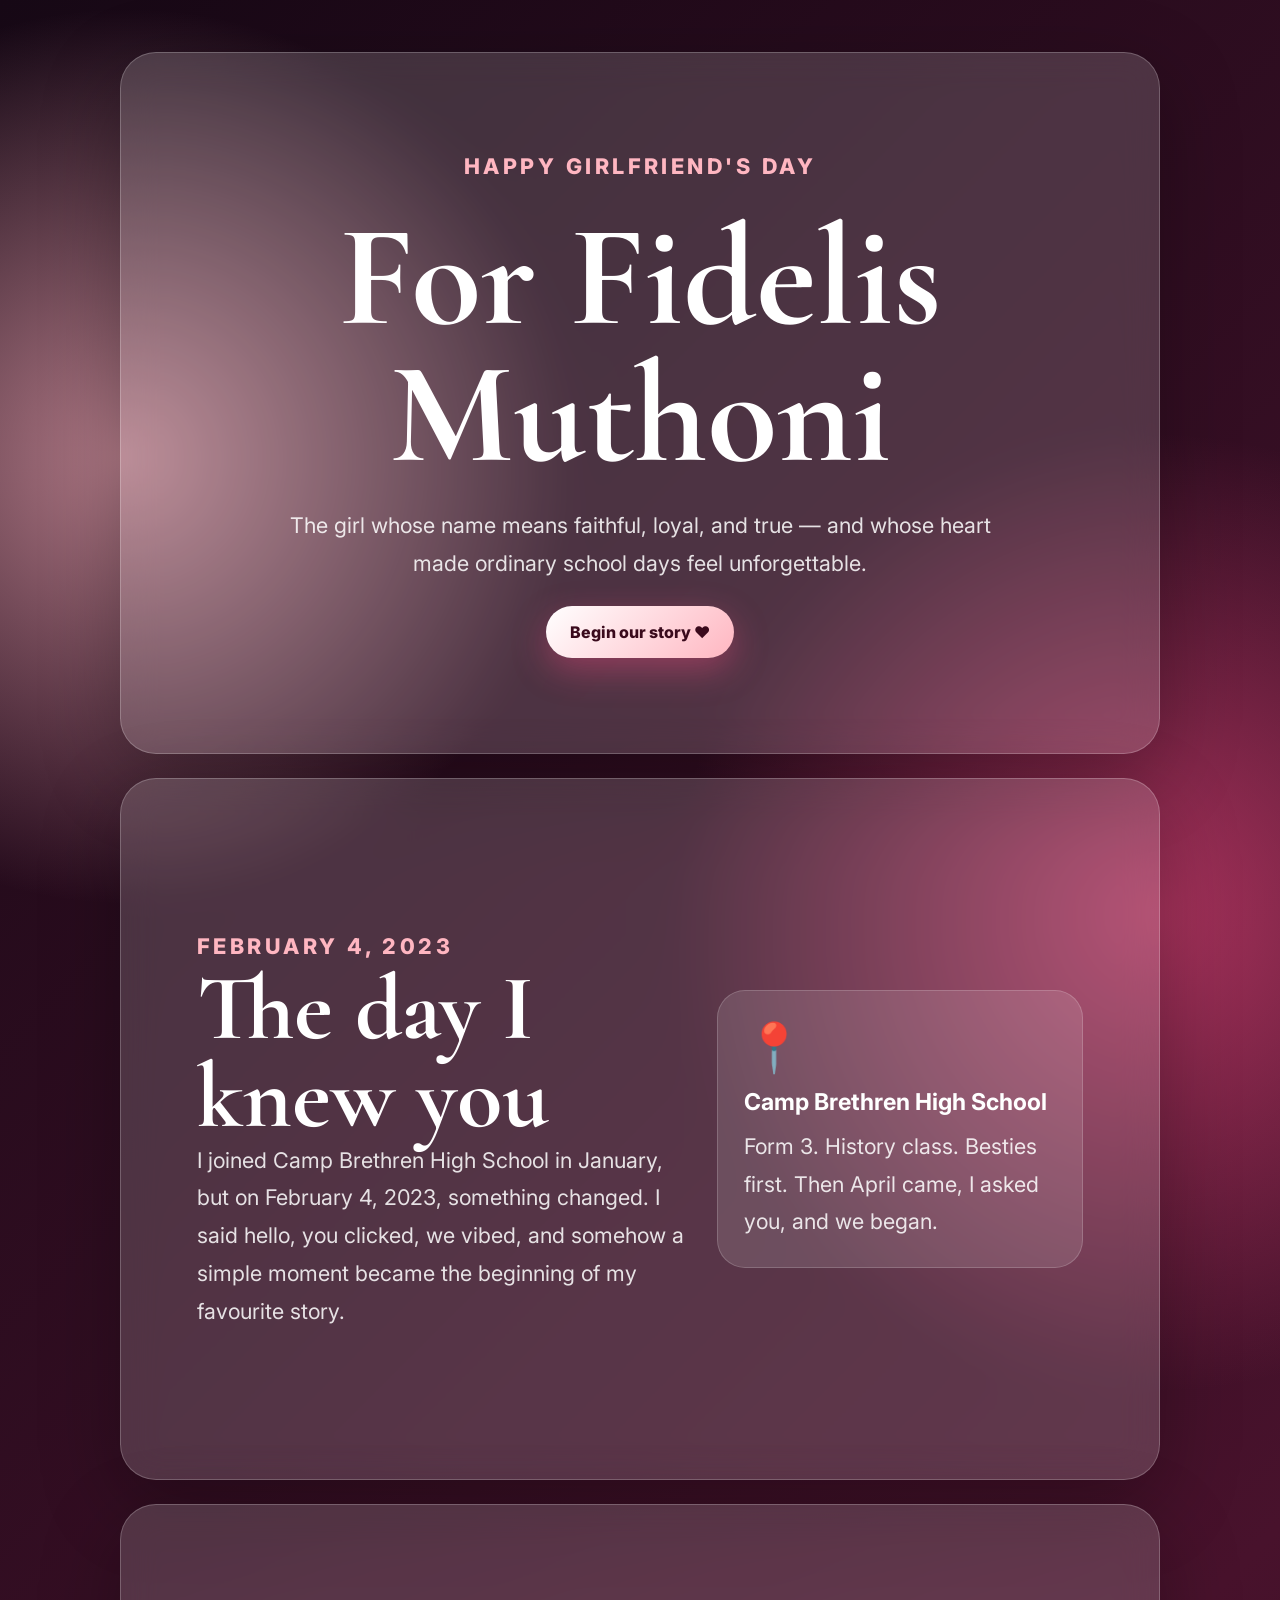
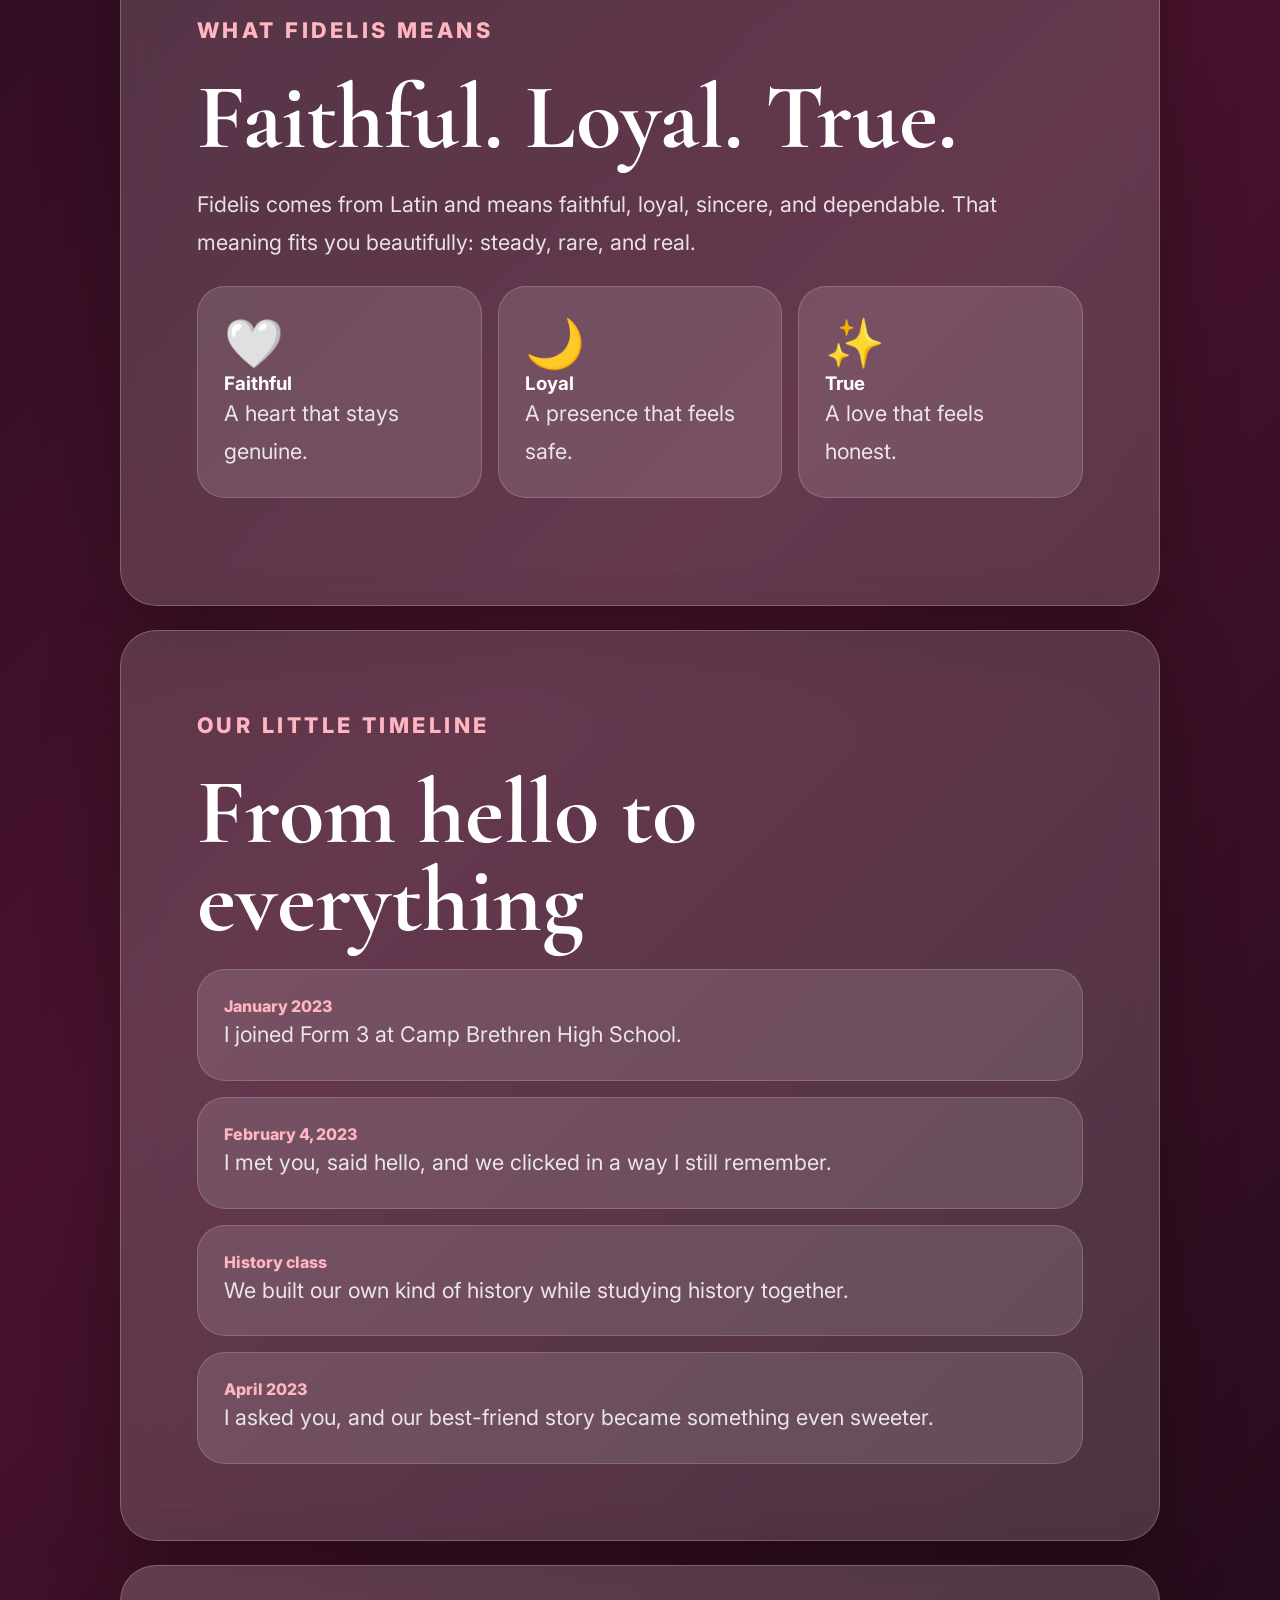
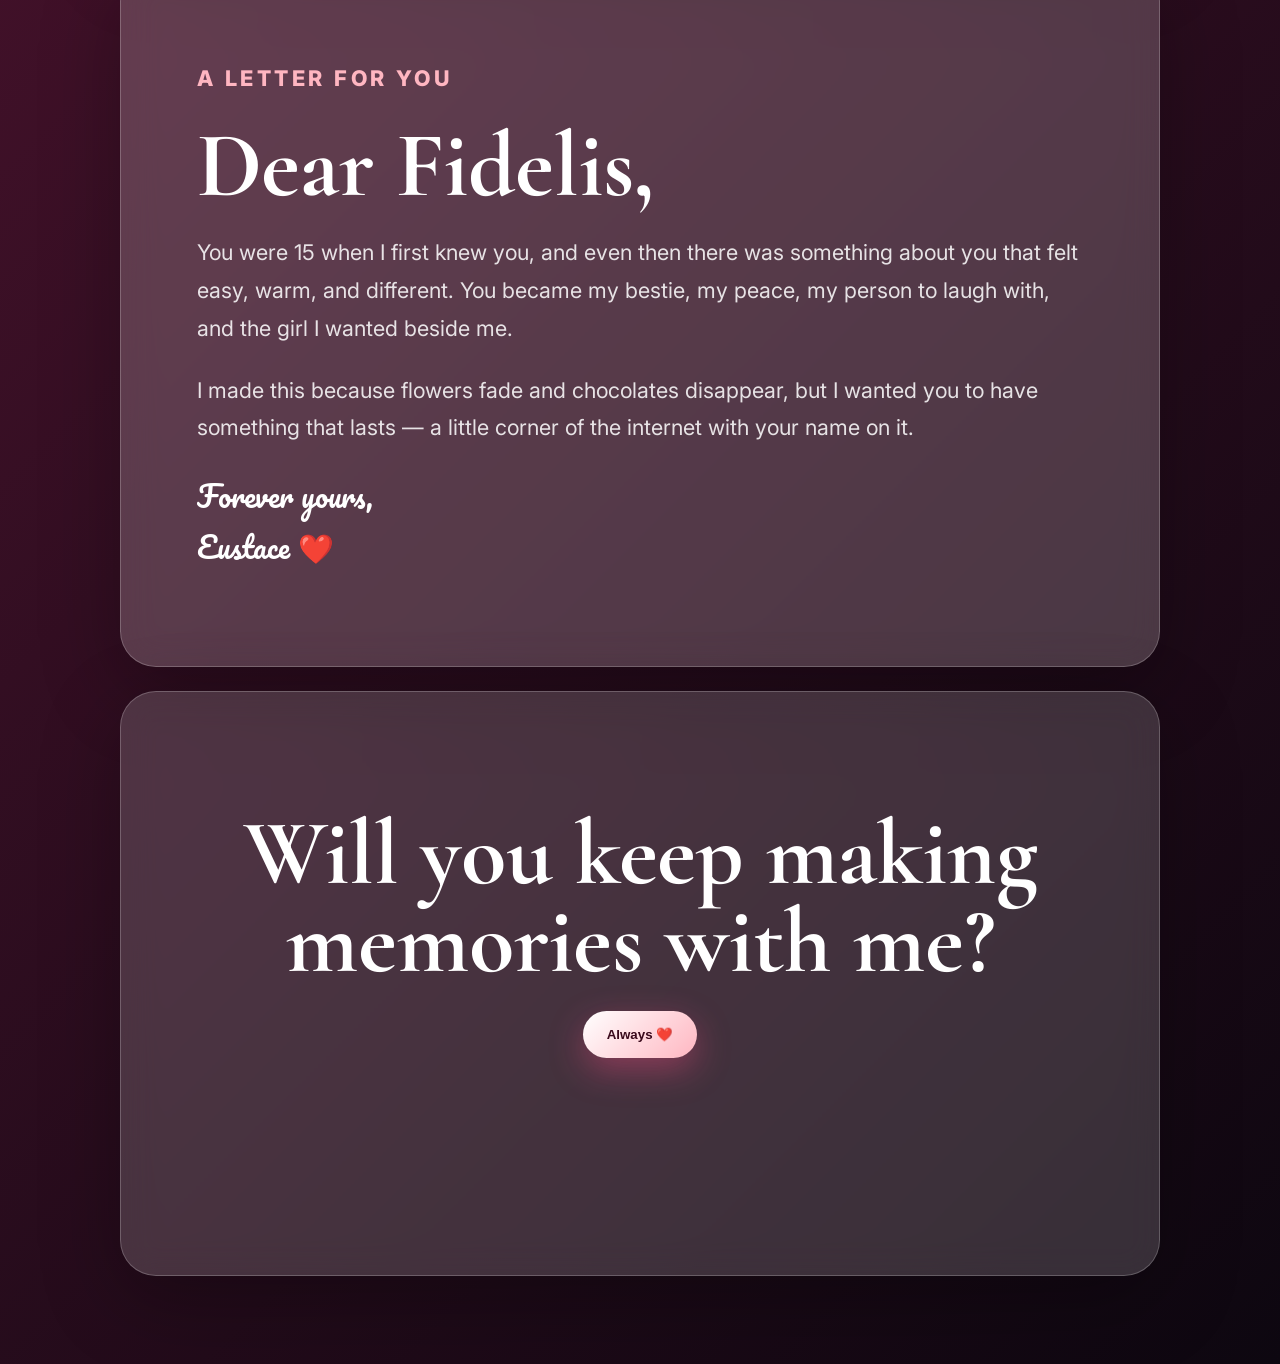
==== index.html @ 43a8127e "Merge branch 'main' into codex/generate-personalized-girlfriend-s-day-website-s1wvva" ====
<!DOCTYPE html>
<html lang="en">
<head>
  <meta charset="UTF-8" />
  <meta name="viewport" content="width=device-width, initial-scale=1.0" />
  <title>For Fidelis Muthoni ❤️</title>
  <link rel="preconnect" href="https://fonts.googleapis.com">
  <link rel="preconnect" href="https://fonts.gstatic.com" crossorigin>
  <link href="https://fonts.googleapis.com/css2?family=Cormorant+Garamond:wght@500;700&family=Inter:wght@400;600;800&family=Pacifico&display=swap" rel="stylesheet">
  <link rel="stylesheet" href="style.css" />
</head>
<body>
  <div class="hearts" aria-hidden="true"></div>

  <main>
    <section class="hero panel">
      <p class="eyebrow">Happy Girlfriend's Day</p>
      <h1>For Fidelis Muthoni</h1>
      <p class="subtitle">The girl whose name means faithful, loyal, and true — and whose heart made ordinary school days feel unforgettable.</p>
      <a class="button" href="#story">Begin our story ❤️</a>
    </section>

    <section id="story" class="panel split">
      <div>
        <p class="eyebrow">February 4, 2023</p>
        <h2>The day I knew you</h2>
        <p>I joined Camp Brethren High School in January, but on February 4, 2023, something changed. I said hello, you clicked, we vibed, and somehow a simple moment became the beginning of my favourite story.</p>
      </div>
      <div class="memory-card">
        <span>📍</span>
        <strong>Camp Brethren High School</strong>
        <p>Form 3. History class. Besties first. Then April came, I asked you, and we began.</p>
      </div>
    </section>

    <section class="panel">
      <p class="eyebrow">What Fidelis means</p>
      <h2>Faithful. Loyal. True.</h2>
      <p>Fidelis comes from Latin and means faithful, loyal, sincere, and dependable. That meaning fits you beautifully: steady, rare, and real.</p>
      <div class="meaning-grid">
        <article><span>🤍</span><h3>Faithful</h3><p>A heart that stays genuine.</p></article>
        <article><span>🌙</span><h3>Loyal</h3><p>A presence that feels safe.</p></article>
        <article><span>✨</span><h3>True</h3><p>A love that feels honest.</p></article>
      </div>
    </section>

    <section class="panel timeline">
      <p class="eyebrow">Our little timeline</p>
      <h2>From hello to everything</h2>
      <div class="timeline-list">
        <article><time>January 2023</time><p>I joined Form 3 at Camp Brethren High School.</p></article>
        <article><time>February 4, 2023</time><p>I met you, said hello, and we clicked in a way I still remember.</p></article>
        <article><time>History class</time><p>We built our own kind of history while studying history together.</p></article>
        <article><time>April 2023</time><p>I asked you, and our best-friend story became something even sweeter.</p></article>
      </div>
    </section>

    <section class="panel letter">
      <p class="eyebrow">A letter for you</p>
      <h2>Dear Fidelis,</h2>
      <p>You were 15 when I first knew you, and even then there was something about you that felt easy, warm, and different. You became my bestie, my peace, my person to laugh with, and the girl I wanted beside me.</p>
      <p>I made this because flowers fade and chocolates disappear, but I wanted you to have something that lasts — a little corner of the internet with your name on it.</p>
      <p class="signature">Forever yours,<br>Eustace ❤️</p>
    </section>

    <section class="panel final">
      <h2>Will you keep making memories with me?</h2>
      <button id="surprise" class="button">Always ❤️</button>
      <p id="surpriseText" class="hidden">Happy Girlfriend's Day, Fidelis. Thank you for being faithful, beautiful, funny, and unforgettable. I love you.</p>
    </section>
  </main>

  <script src="script.js"></script>
</body>
</html>
---- style.css ----
:root {
  --pink: #ff4f87;
  --blush: #ffb6c1;
  --cream: #fff0f5;
  --ink: #201018;
  --glass: rgba(255, 255, 255, 0.16);
}

* { box-sizing: border-box; }
html { scroll-behavior: smooth; }
body {
  margin: 0;
  min-height: 100vh;
  font-family: Inter, system-ui, sans-serif;
  color: white;
  background:
    radial-gradient(circle at 10% 10%, rgba(255, 182, 193, .65), transparent 28rem),
    radial-gradient(circle at 90% 20%, rgba(255, 79, 135, .55), transparent 30rem),
    linear-gradient(135deg, #160815, #48122c 48%, #0d0710);
  overflow-x: hidden;
}

main { width: min(1040px, calc(100% - 32px)); margin: auto; padding: 28px 0 64px; }
.panel {
  min-height: 78vh;
  display: grid;
  align-content: center;
  gap: 24px;
  margin: 24px 0;
  padding: clamp(28px, 7vw, 76px);
  border: 1px solid rgba(255,255,255,.22);
  border-radius: 36px;
  background: var(--glass);
  box-shadow: 0 24px 80px rgba(0,0,0,.28);
  backdrop-filter: blur(18px);
}

.hero { text-align: center; }
.eyebrow { color: var(--blush); font-weight: 800; text-transform: uppercase; letter-spacing: .16em; }
h1, h2 { font-family: "Cormorant Garamond", serif; line-height: .95; margin: 0; }
h1 { font-size: clamp(4rem, 13vw, 9rem); }
h2 { font-size: clamp(2.6rem, 8vw, 5.8rem); }
h3, p { margin: 0; }
p { font-size: clamp(1.05rem, 2.4vw, 1.35rem); line-height: 1.75; color: rgba(255,255,255,.86); }
.subtitle { max-width: 760px; margin: auto; }
.button {
  justify-self: center;
  border: 0;
  border-radius: 999px;
  padding: 16px 24px;
  color: #3a0a1c;
  background: linear-gradient(135deg, white, var(--blush));
  font-weight: 800;
  text-decoration: none;
  box-shadow: 0 12px 34px rgba(255,79,135,.38);
  cursor: pointer;
}
.split { grid-template-columns: 1.15fr .85fr; align-items: center; }
.memory-card, .meaning-grid article, .timeline-list article {
  padding: 26px;
  border-radius: 28px;
  background: rgba(255,255,255,.12);
  border: 1px solid rgba(255,255,255,.18);
}
.memory-card span, .meaning-grid span { font-size: 3rem; }
.memory-card strong { display: block; margin: 12px 0; font-size: 1.45rem; }
.meaning-grid { display: grid; grid-template-columns: repeat(3, 1fr); gap: 16px; }
.timeline-list { display: grid; gap: 16px; }
time { color: var(--blush); font-weight: 800; }
.letter { background: rgba(255,240,245,.2); }
.signature { font-family: Pacifico, cursive; font-size: 1.8rem; color: white; }
.final { text-align: center; min-height: 65vh; }
.hidden { opacity: 0; transform: translateY(18px); transition: .6s ease; }
.hidden.show { opacity: 1; transform: translateY(0); }
.heart {
  position: fixed;
  top: -40px;
  color: rgba(255,255,255,.75);
  animation: fall linear forwards;
  pointer-events: none;
}
@keyframes fall { to { transform: translateY(110vh) rotate(360deg); opacity: 0; } }
.confetti {
  position: fixed;
  width: 10px;
  height: 16px;
  top: -20px;
  animation: confetti 2.8s ease-out forwards;
}
@keyframes confetti { to { transform: translateY(105vh) rotate(720deg); opacity: 0; } }

@media (max-width: 760px) {
  main { width: min(100% - 20px, 1040px); padding-top: 10px; }
  .panel { border-radius: 26px; min-height: 84vh; }
  .split, .meaning-grid { grid-template-columns: 1fr; }
}
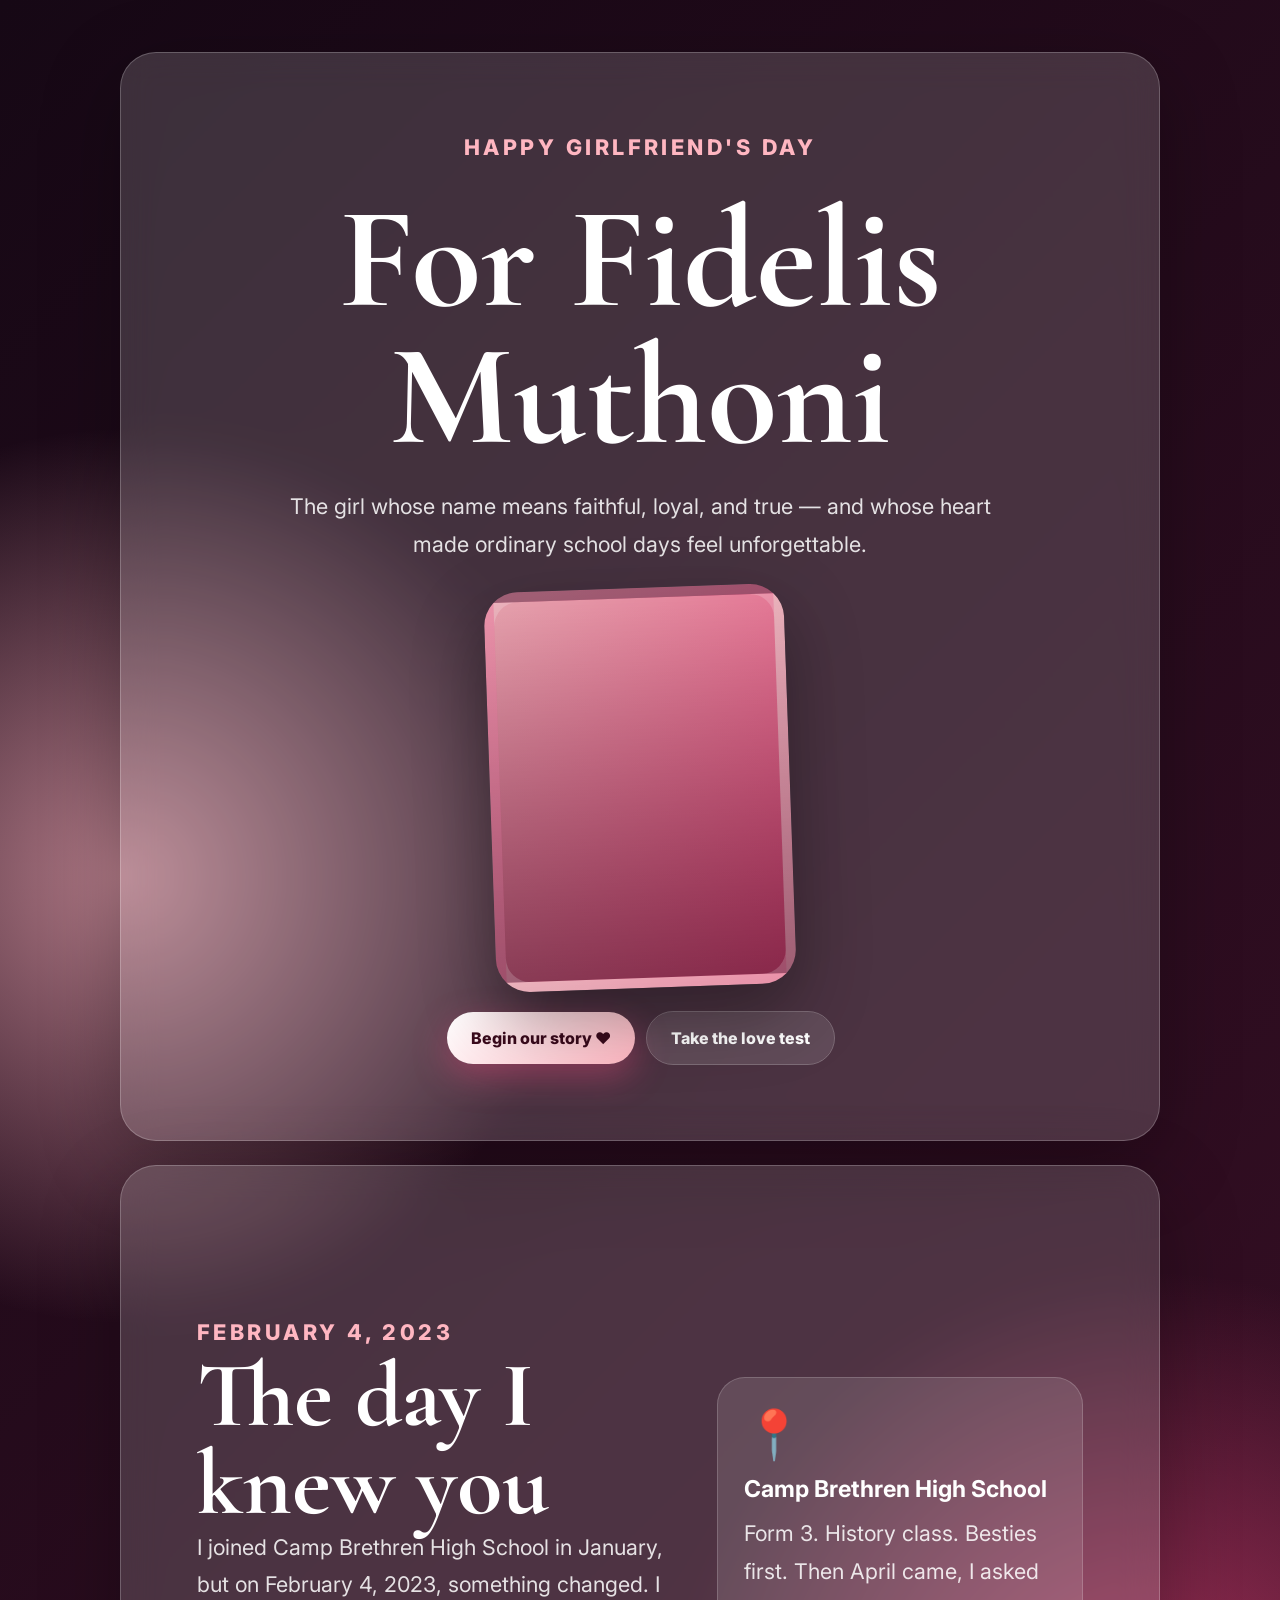
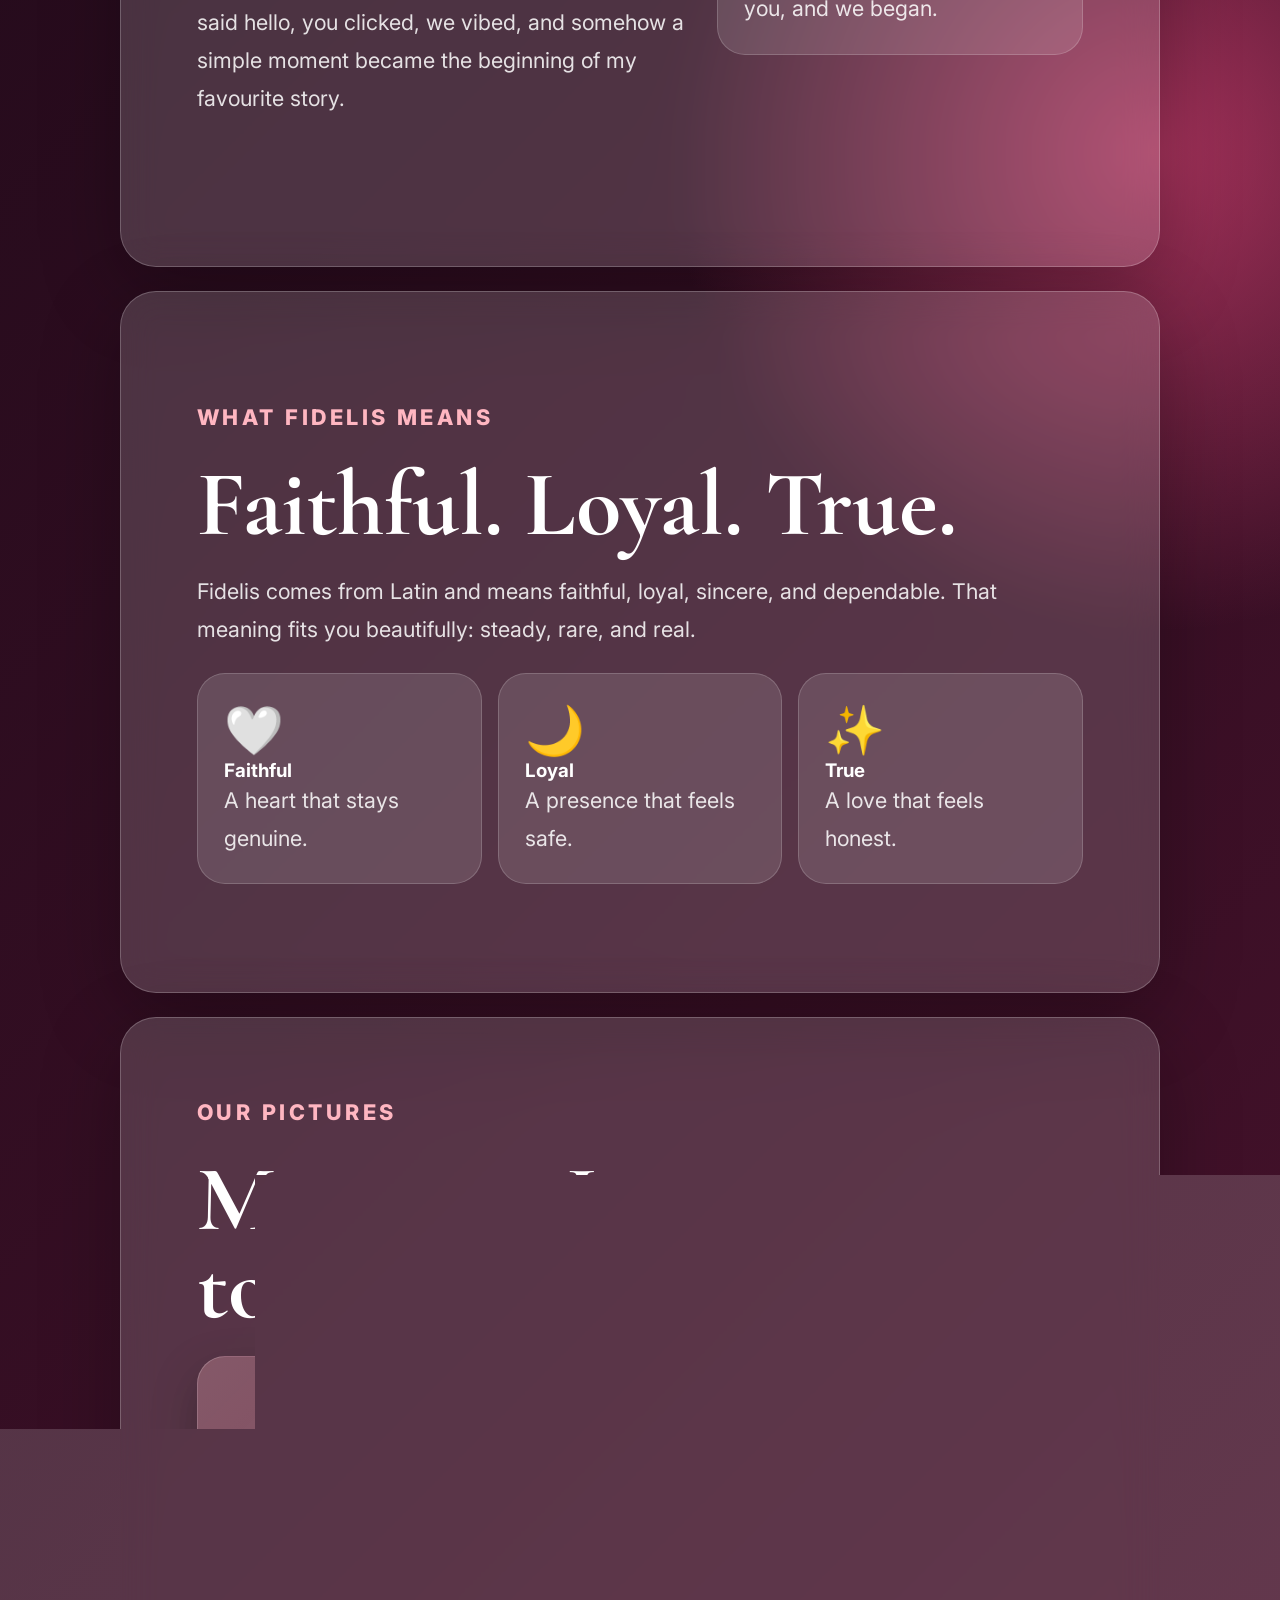
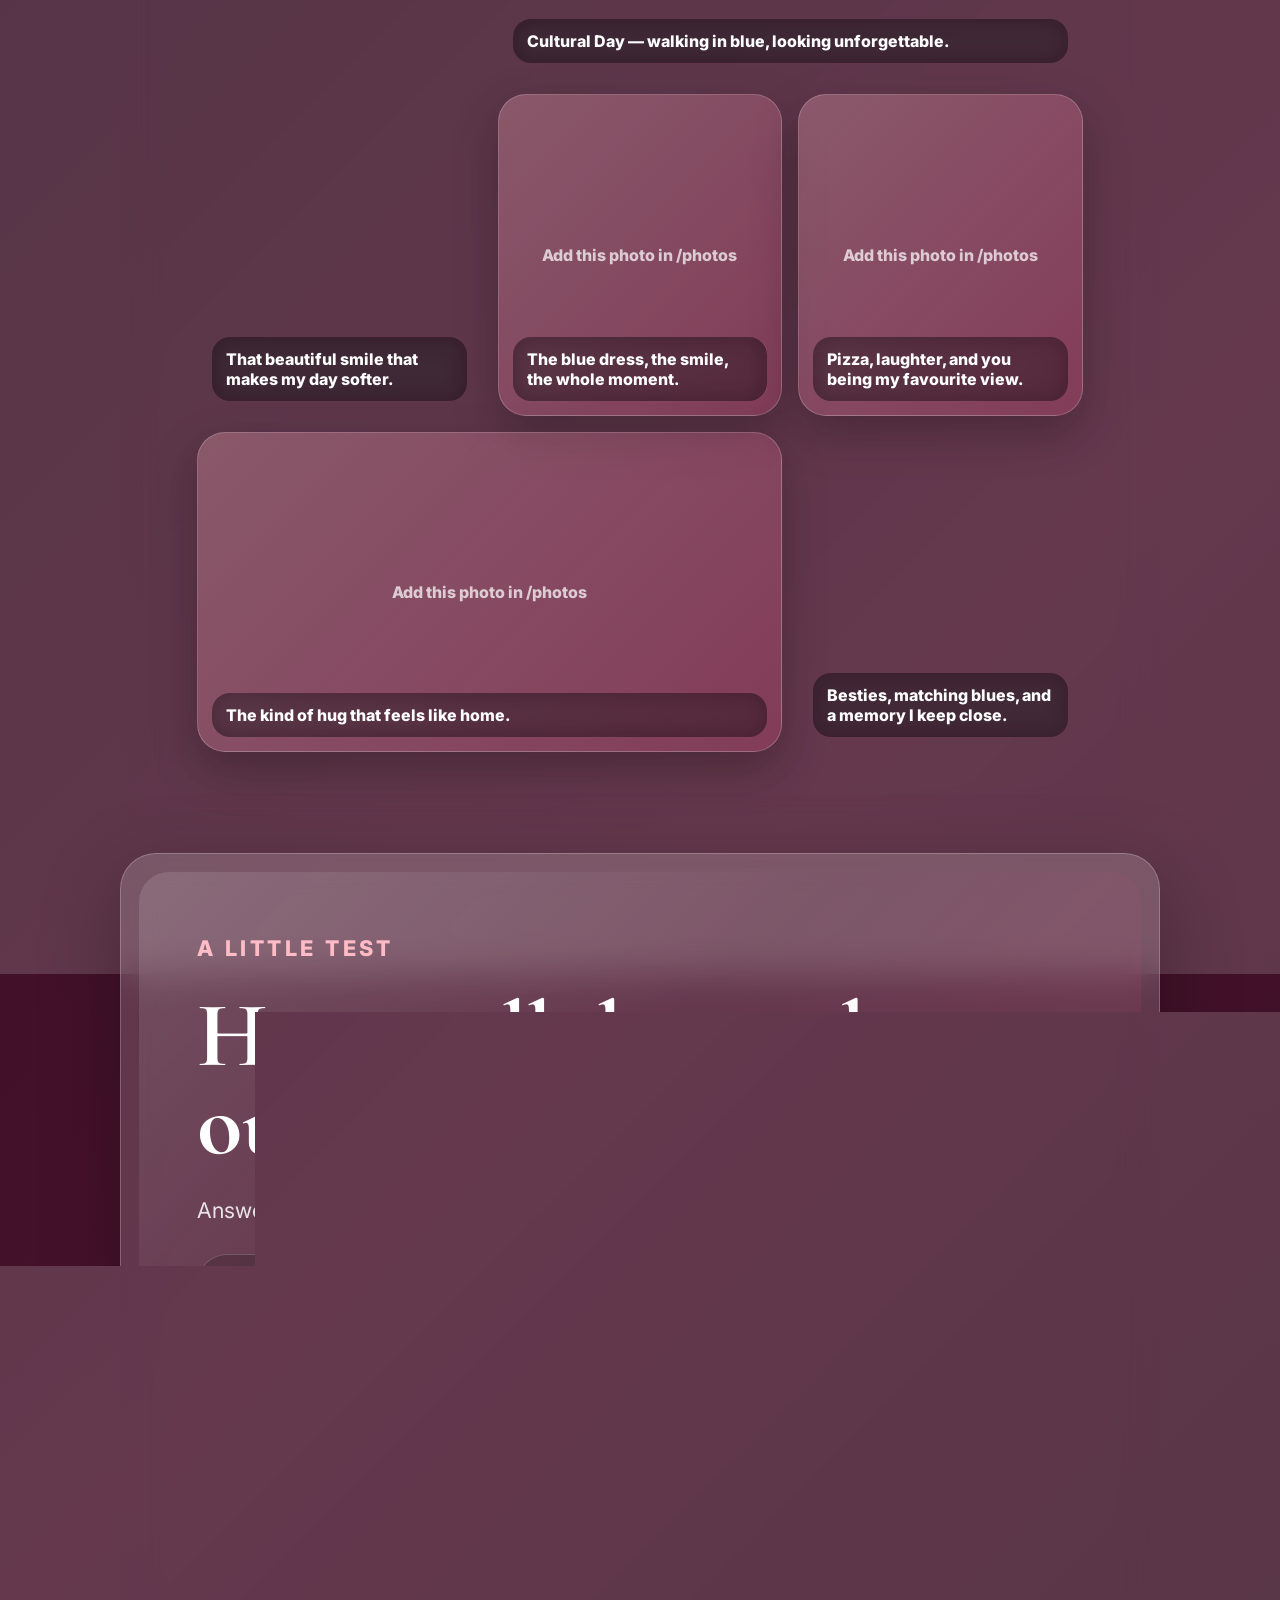
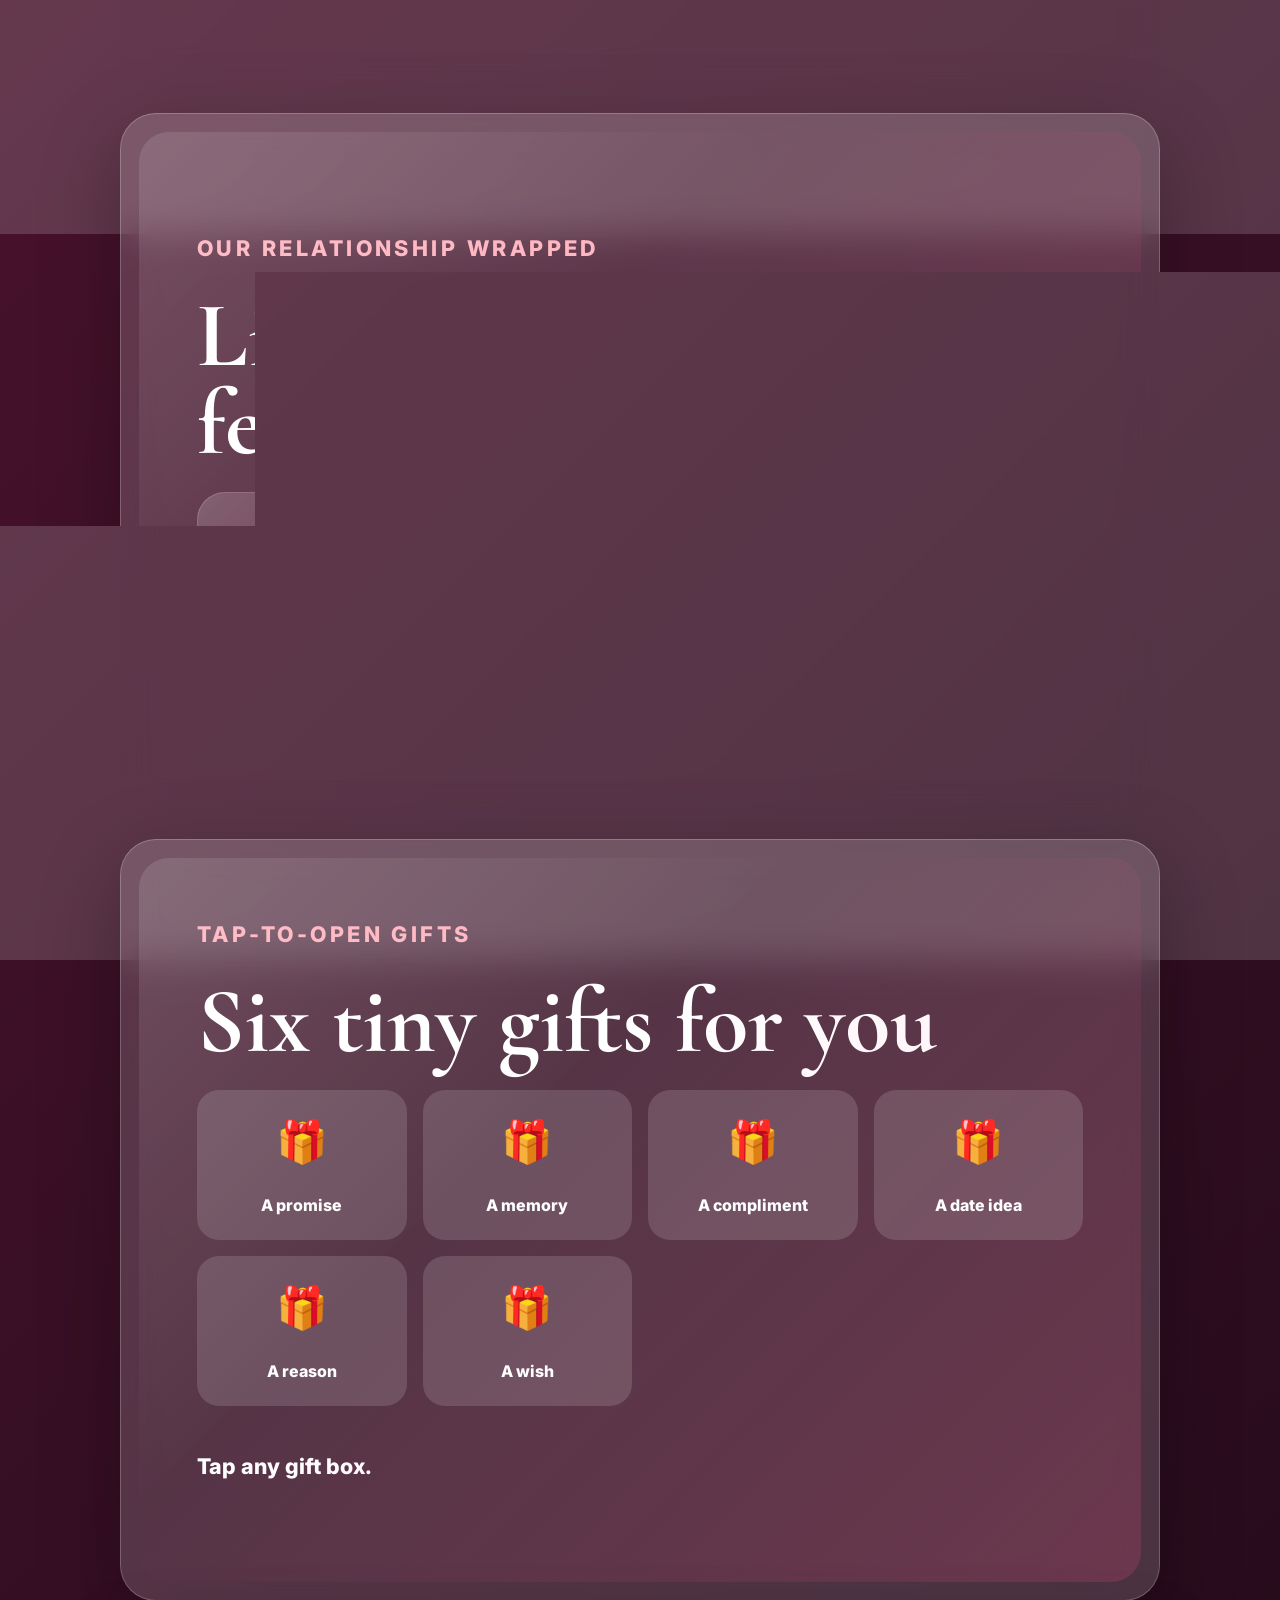
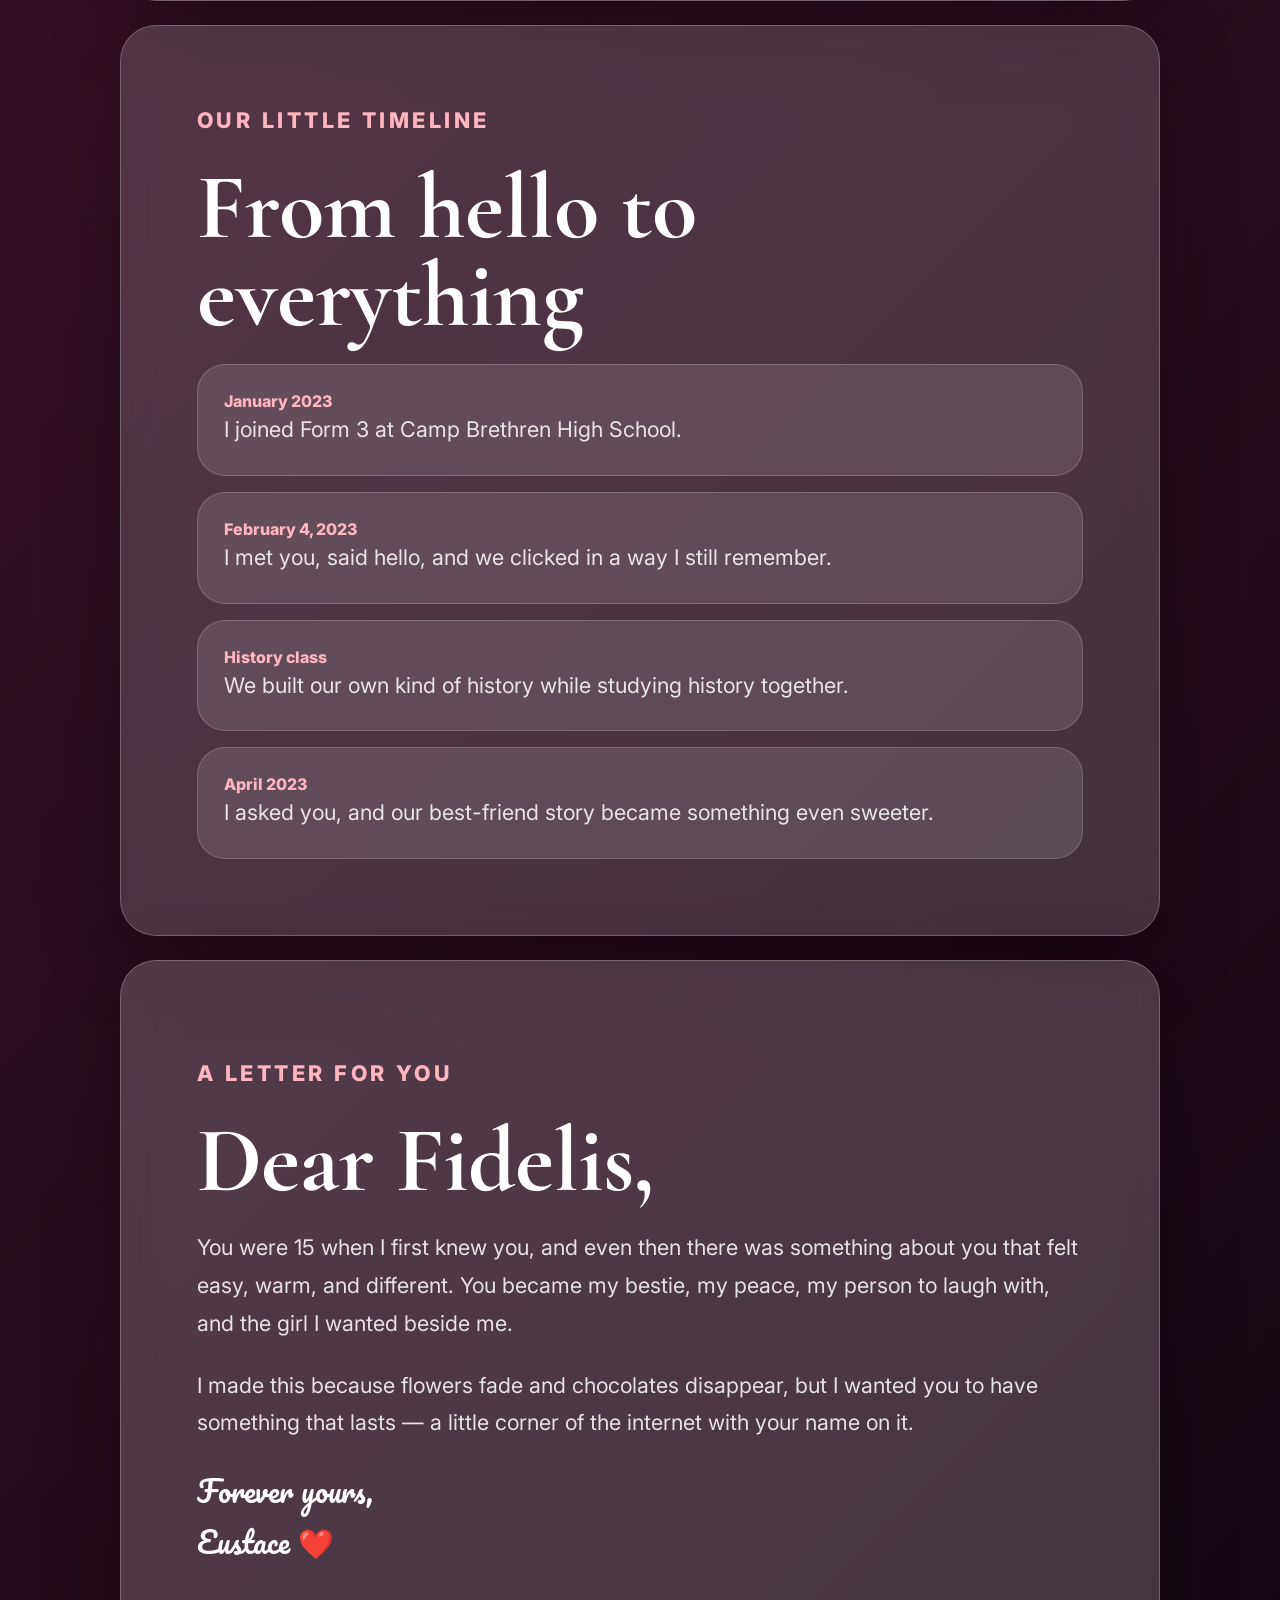
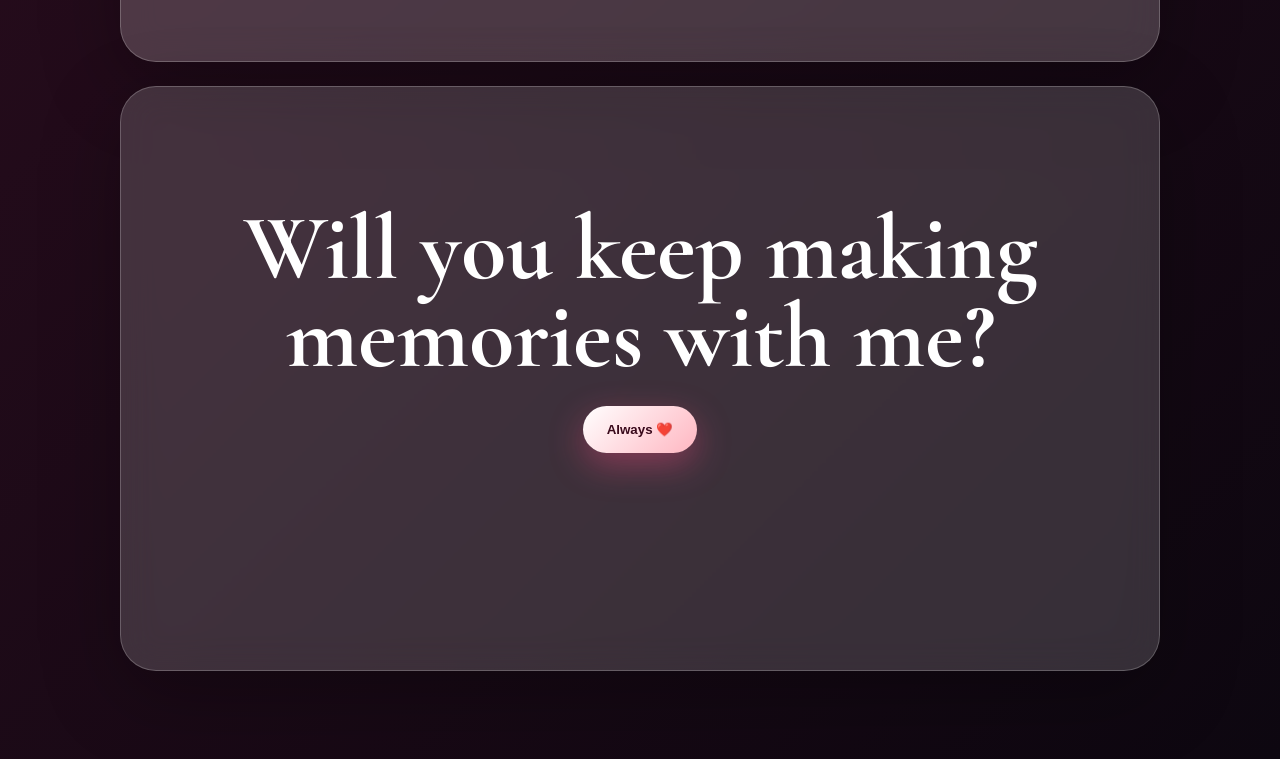
==== commit 818455e5: "Modernize tribute with love test and gifts" ====
--- a/index.html
+++ b/index.html
@@ -17,7 +17,11 @@
       <p class="eyebrow">Happy Girlfriend's Day</p>
       <h1>For Fidelis Muthoni</h1>
       <p class="subtitle">The girl whose name means faithful, loyal, and true — and whose heart made ordinary school days feel unforgettable.</p>
-      <a class="button" href="#story">Begin our story ❤️</a>
+      <div class="hero-photo" role="img" aria-label="A framed favourite photo of Fidelis"></div>
+      <div class="hero-actions">
+        <a class="button" href="#story">Begin our story ❤️</a>
+        <a class="button ghost" href="#love-test">Take the love test</a>
+      </div>
     </section>
 
     <section id="story" class="panel split">
@@ -42,6 +46,77 @@
         <article><span>🌙</span><h3>Loyal</h3><p>A presence that feels safe.</p></article>
         <article><span>✨</span><h3>True</h3><p>A love that feels honest.</p></article>
       </div>
+    </section>
+
+    <section class="panel gallery-panel">
+      <p class="eyebrow">Our pictures</p>
+      <h2>Moments I never want to forget</h2>
+      <div class="photo-gallery">
+        <figure class="photo-tile tall">
+          <img src="photos/fidelis-selfie.jpg" alt="Fidelis smiling in a soft selfie" loading="lazy" onerror="this.parentElement.classList.add('missing')" />
+          <figcaption>That beautiful smile that makes my day softer.</figcaption>
+        </figure>
+        <figure class="photo-tile wide">
+          <img src="photos/cultural-day-walk.jpg" alt="Fidelis walking during Cultural Day at school" loading="lazy" onerror="this.parentElement.classList.add('missing')" />
+          <figcaption>Cultural Day — walking in blue, looking unforgettable.</figcaption>
+        </figure>
+        <figure class="photo-tile">
+          <img src="photos/blue-dress-smile.jpg" alt="Fidelis in a blue dress smiling with a friend" loading="lazy" onerror="this.parentElement.classList.add('missing')" />
+          <figcaption>The blue dress, the smile, the whole moment.</figcaption>
+        </figure>
+        <figure class="photo-tile">
+          <img src="photos/pizza-date.jpg" alt="Fidelis smiling at a pizza date" loading="lazy" onerror="this.parentElement.classList.add('missing')" />
+          <figcaption>Pizza, laughter, and you being my favourite view.</figcaption>
+        </figure>
+        <figure class="photo-tile wide">
+          <img src="photos/school-hug.jpg" alt="A warm school hug" loading="lazy" onerror="this.parentElement.classList.add('missing')" />
+          <figcaption>The kind of hug that feels like home.</figcaption>
+        </figure>
+        <figure class="photo-tile">
+          <img src="photos/blue-uniforms.jpg" alt="Fidelis and Eustace smiling in blue school sweaters" loading="lazy" onerror="this.parentElement.classList.add('missing')" />
+          <figcaption>Besties, matching blues, and a memory I keep close.</figcaption>
+        </figure>
+      </div>
+    </section>
+
+    <section id="love-test" class="panel quiz-panel">
+      <p class="eyebrow">A little test</p>
+      <h2>How well do you know our story?</h2>
+      <p class="quiz-intro">Answer these tiny memories. Every correct answer unlocks a sweeter note.</p>
+      <div id="quiz" class="quiz-card" aria-live="polite">
+        <div class="quiz-topline">
+          <span id="quizStep">Question 1 of 5</span>
+          <span id="quizScore">0 memories unlocked</span>
+        </div>
+        <h3 id="questionText"></h3>
+        <div id="answerButtons" class="answer-grid"></div>
+        <p id="quizFeedback" class="quiz-feedback"></p>
+      </div>
+    </section>
+
+    <section class="panel wrapped-panel">
+      <p class="eyebrow">Our relationship wrapped</p>
+      <h2>Little numbers, big feelings</h2>
+      <div class="wrapped-grid">
+        <article><strong>February 4, 2023</strong><span>The day I knew you</span></article>
+        <article><strong>April 2023</strong><span>The month we began</span></article>
+        <article><strong>History</strong><span>The class where we made our own</span></article>
+        <article><strong>Always</strong><span>The answer I hope you choose</span></article>
+      </div>
+    </section>
+
+    <section class="panel gift-panel">
+      <p class="eyebrow">Tap-to-open gifts</p>
+      <h2>Six tiny gifts for you</h2>
+      <div class="gift-grid">
+        <button class="gift" data-message="Gift 1: A promise — I will keep choosing you with patience, honesty, and love.">🎁<span>A promise</span></button>
+        <button class="gift" data-message="Gift 2: A memory — the first hello at Camp Brethren still means everything to me.">🎁<span>A memory</span></button>
+        <button class="gift" data-message="Gift 3: A compliment — your smile can change my whole day.">🎁<span>A compliment</span></button>
+        <button class="gift" data-message="Gift 4: A date idea — pizza, soft music, and a walk where we talk about our future.">🎁<span>A date idea</span></button>
+        <button class="gift" data-message="Gift 5: A reason — you make love feel like friendship, peace, and home.">🎁<span>A reason</span></button>
+        <button class="gift" data-message="Gift 6: A wish — may we keep growing, laughing, and building our story one memory at a time.">🎁<span>A wish</span></button>
+      </div>
+      <p id="giftMessage" class="gift-message">Tap any gift box.</p>
     </section>
 
     <section class="panel timeline">
--- a/style.css
+++ b/style.css
@@ -94,3 +94,178 @@
   .panel { border-radius: 26px; min-height: 84vh; }
   .split, .meaning-grid { grid-template-columns: 1fr; }
 }
+
+.hero-photo {
+  width: min(300px, 72vw);
+  aspect-ratio: 3 / 4;
+  justify-self: center;
+  border-radius: 34px;
+  border: 10px solid rgba(255,255,255,.18);
+  background:
+    linear-gradient(rgba(40, 8, 24, .12), rgba(40, 8, 24, .55)),
+    url("photos/fidelis-selfie.jpg") center / cover,
+    linear-gradient(135deg, var(--blush), var(--pink));
+  box-shadow: 0 28px 70px rgba(0,0,0,.35);
+  transform: rotate(-2deg);
+}
+
+.gallery-panel { min-height: auto; }
+.photo-gallery {
+  display: grid;
+  grid-template-columns: repeat(3, 1fr);
+  grid-auto-flow: dense;
+  gap: 16px;
+}
+.photo-tile {
+  position: relative;
+  min-height: 320px;
+  margin: 0;
+  overflow: hidden;
+  border-radius: 28px;
+  border: 1px solid rgba(255,255,255,.2);
+  background: linear-gradient(135deg, rgba(255,182,193,.28), rgba(255,79,135,.2));
+  box-shadow: 0 18px 45px rgba(0,0,0,.25);
+}
+.photo-tile.tall { grid-row: span 2; min-height: 660px; }
+.photo-tile.wide { grid-column: span 2; }
+.photo-tile img {
+  width: 100%;
+  height: 100%;
+  object-fit: cover;
+  display: block;
+  transition: transform .7s ease, filter .7s ease;
+}
+.photo-tile:hover img { transform: scale(1.06); filter: saturate(1.12); }
+.photo-tile figcaption {
+  position: absolute;
+  inset: auto 14px 14px;
+  padding: 12px 14px;
+  border-radius: 18px;
+  color: white;
+  font-weight: 800;
+  background: rgba(20, 6, 16, .56);
+  backdrop-filter: blur(12px);
+}
+.photo-tile.missing::before {
+  content: "Add this photo in /photos";
+  position: absolute;
+  inset: 0;
+  display: grid;
+  place-items: center;
+  padding: 24px;
+  text-align: center;
+  color: rgba(255,255,255,.72);
+  font-weight: 800;
+}
+.photo-tile.missing img { opacity: 0; }
+
+@media (max-width: 760px) {
+  .photo-gallery { grid-template-columns: 1fr; }
+  .photo-tile, .photo-tile.tall { min-height: 420px; }
+  .photo-tile.wide { grid-column: auto; }
+}
+
+.hero-actions {
+  display: flex;
+  flex-wrap: wrap;
+  justify-content: center;
+  gap: 12px;
+}
+.button.ghost {
+  color: white;
+  background: rgba(255,255,255,.12);
+  outline: 1px solid rgba(255,255,255,.28);
+  box-shadow: none;
+}
+.quiz-panel, .wrapped-panel, .gift-panel {
+  position: relative;
+  overflow: hidden;
+}
+.quiz-panel::before, .wrapped-panel::before, .gift-panel::before {
+  content: "";
+  position: absolute;
+  inset: 18px;
+  border-radius: 30px;
+  pointer-events: none;
+  background: linear-gradient(135deg, rgba(255,255,255,.12), transparent 38%, rgba(255,79,135,.18));
+}
+.quiz-card {
+  position: relative;
+  z-index: 1;
+  padding: clamp(20px, 4vw, 34px);
+  border-radius: 30px;
+  background: rgba(0,0,0,.18);
+  border: 1px solid rgba(255,255,255,.18);
+}
+.quiz-topline {
+  display: flex;
+  justify-content: space-between;
+  gap: 12px;
+  color: var(--blush);
+  font-weight: 800;
+  margin-bottom: 18px;
+}
+.answer-grid {
+  display: grid;
+  grid-template-columns: repeat(2, 1fr);
+  gap: 12px;
+  margin-top: 18px;
+}
+.answer-grid button, .gift {
+  border: 0;
+  border-radius: 22px;
+  padding: 16px;
+  color: white;
+  background: rgba(255,255,255,.14);
+  font: inherit;
+  font-weight: 800;
+  cursor: pointer;
+  transition: transform .25s ease, background .25s ease;
+}
+.answer-grid button:hover, .gift:hover { transform: translateY(-3px); background: rgba(255,255,255,.22); }
+.answer-grid button.correct { background: rgba(93, 214, 143, .45); }
+.answer-grid button.wrong { background: rgba(255, 99, 132, .48); }
+.quiz-feedback, .gift-message {
+  margin-top: 18px;
+  min-height: 2lh;
+  font-weight: 800;
+  color: white;
+}
+.wrapped-grid, .gift-grid {
+  display: grid;
+  grid-template-columns: repeat(4, 1fr);
+  gap: 16px;
+  position: relative;
+  z-index: 1;
+}
+.wrapped-grid article {
+  padding: 24px;
+  border-radius: 28px;
+  min-height: 170px;
+  background: linear-gradient(135deg, rgba(255,255,255,.18), rgba(255,79,135,.15));
+  border: 1px solid rgba(255,255,255,.18);
+}
+.wrapped-grid strong {
+  display: block;
+  font-family: "Cormorant Garamond", serif;
+  font-size: clamp(2rem, 4vw, 3.4rem);
+  line-height: 1;
+}
+.wrapped-grid span { display: block; margin-top: 14px; color: rgba(255,255,255,.8); }
+.gift {
+  min-height: 150px;
+  display: grid;
+  place-items: center;
+  gap: 10px;
+  font-size: 2.6rem;
+}
+.gift span { font-size: 1rem; }
+.gift.opened { background: linear-gradient(135deg, rgba(255,182,193,.5), rgba(255,79,135,.35)); }
+
+@media (max-width: 900px) {
+  .wrapped-grid, .gift-grid { grid-template-columns: repeat(2, 1fr); }
+}
+@media (max-width: 760px) {
+  .answer-grid, .wrapped-grid, .gift-grid { grid-template-columns: 1fr; }
+  .quiz-topline { flex-direction: column; }
+}
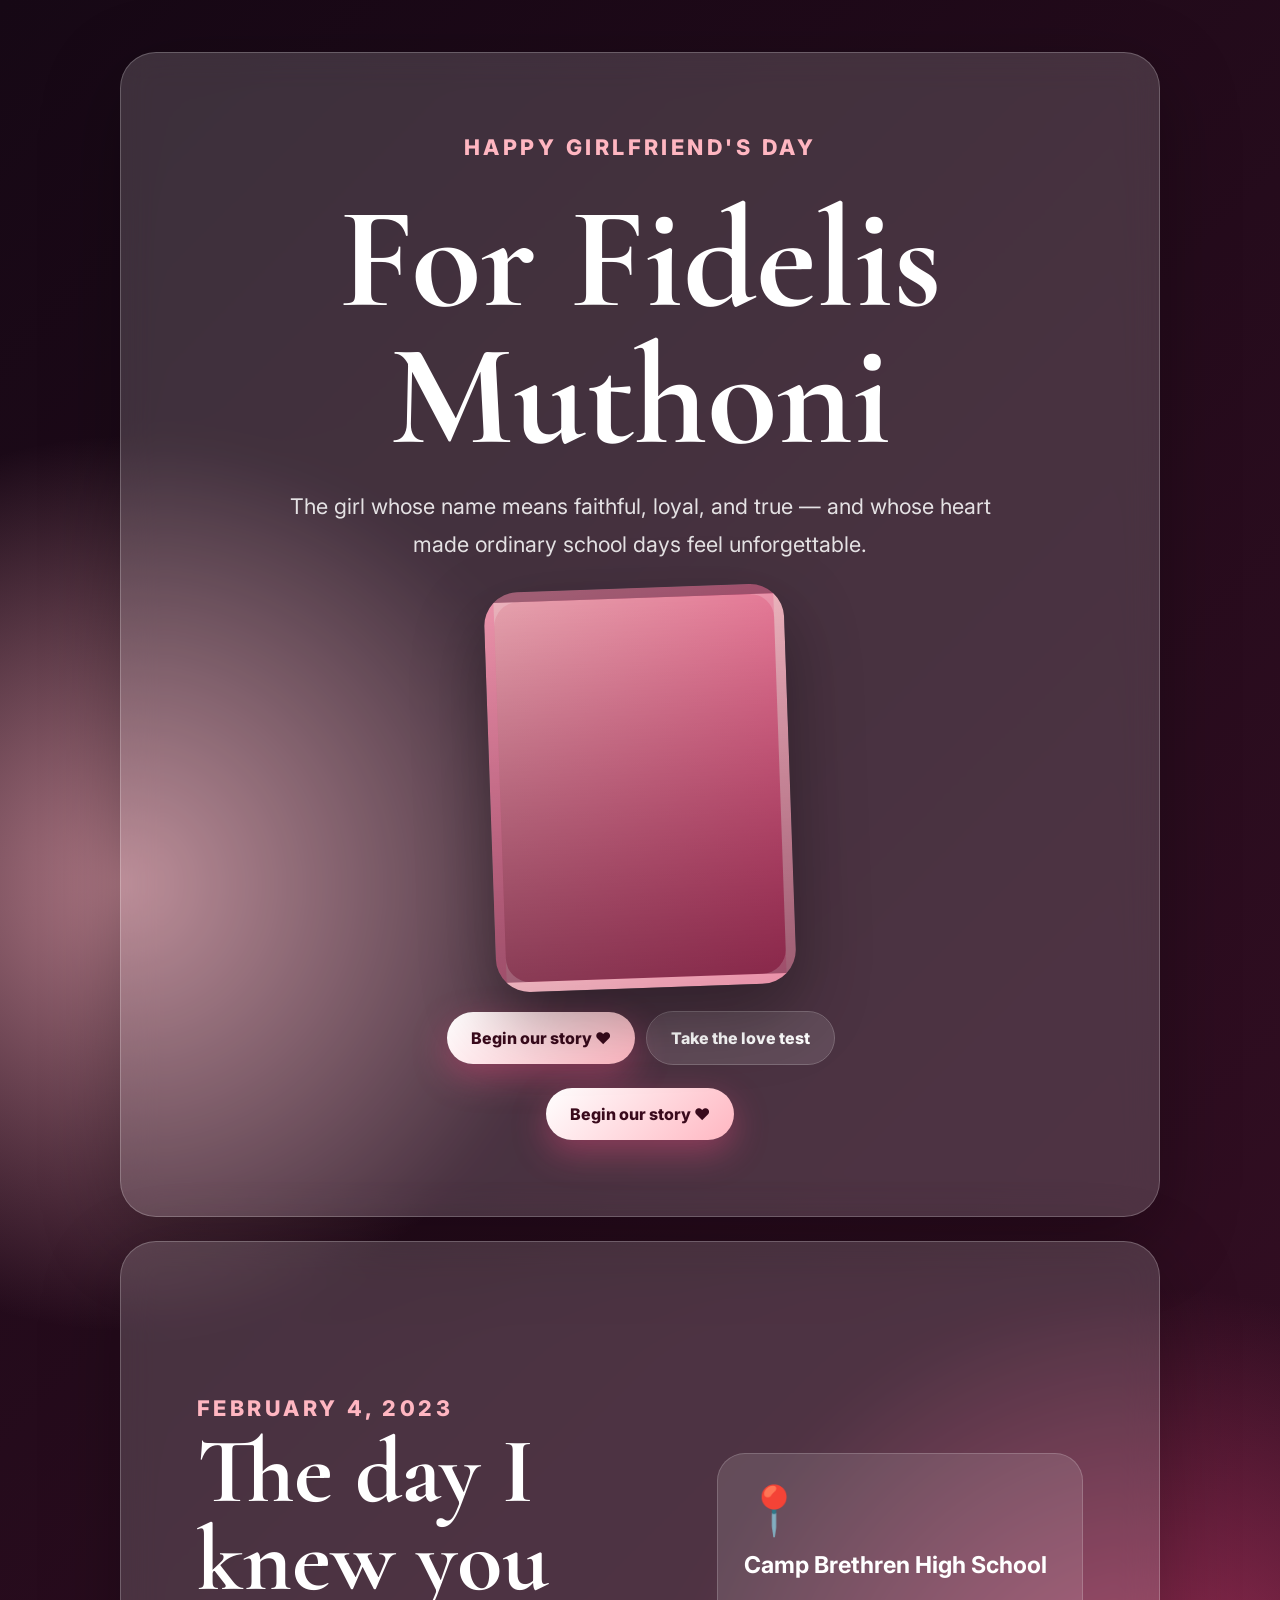
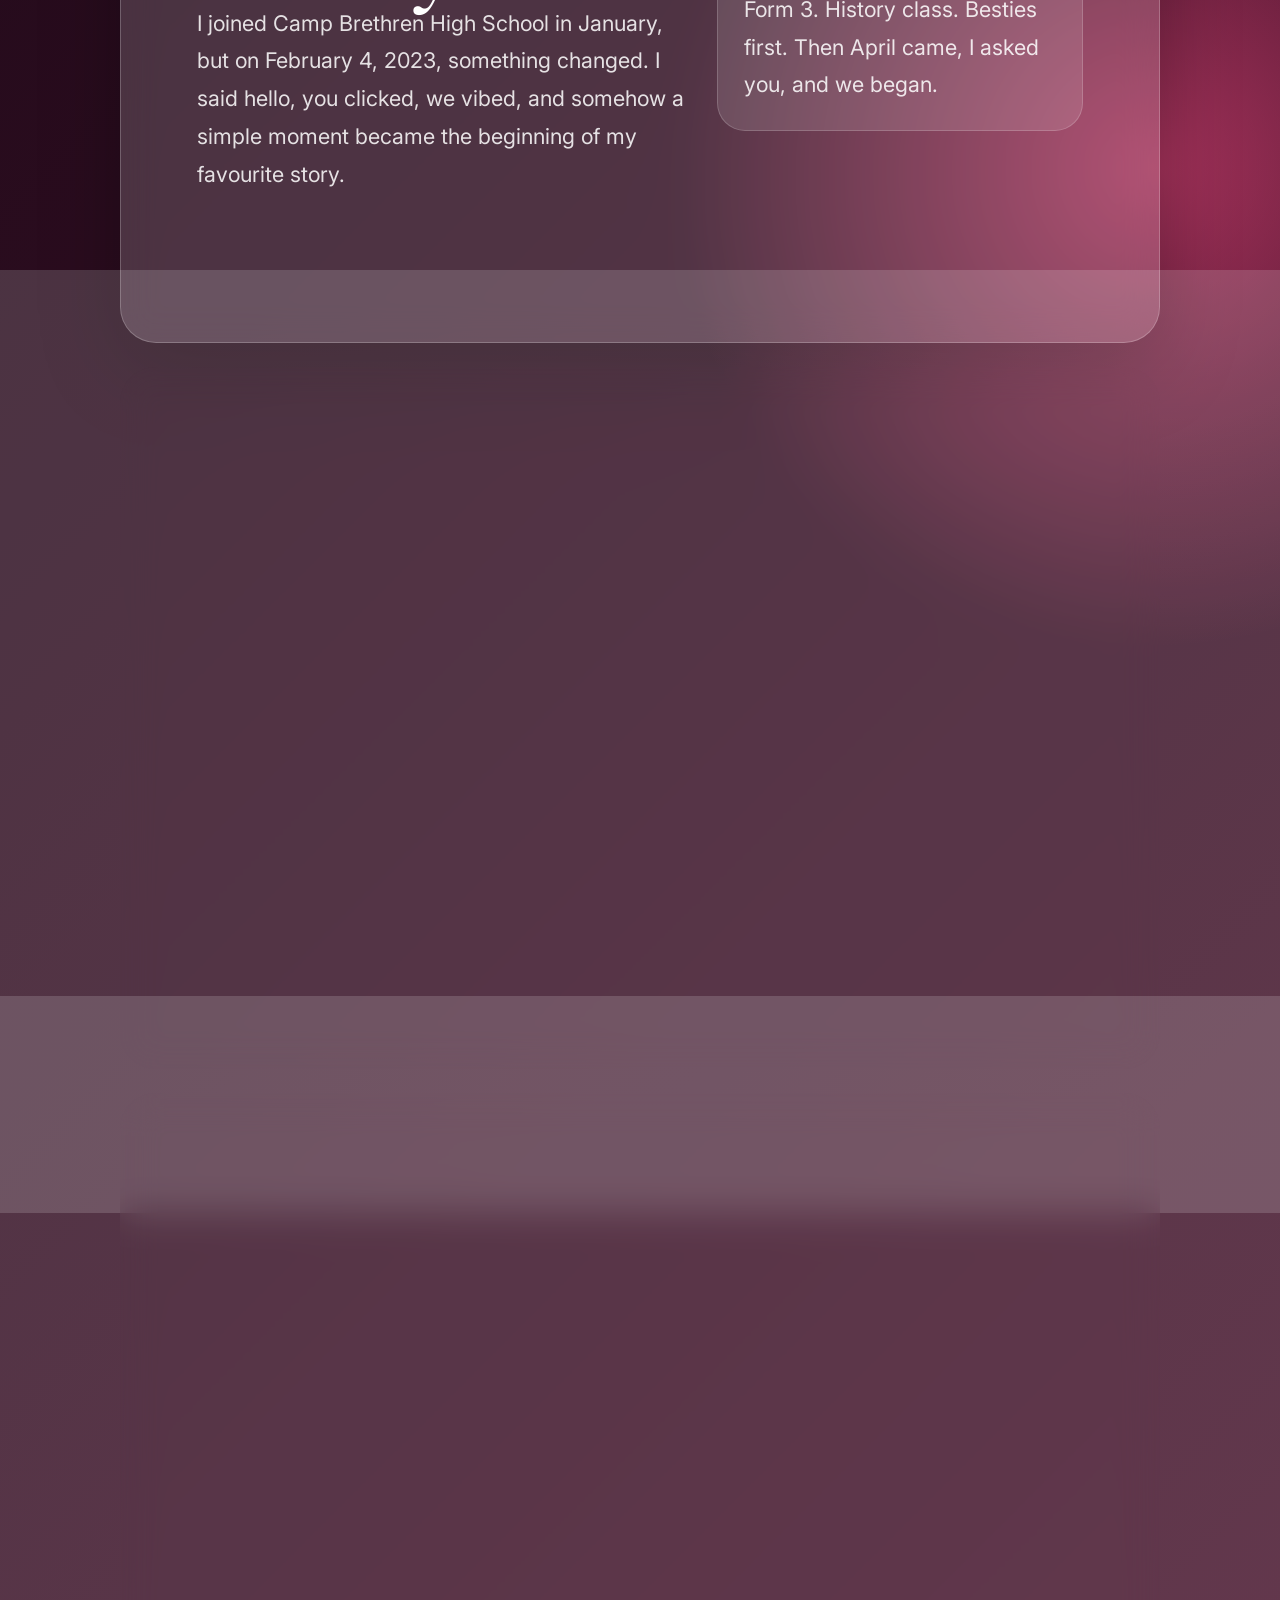
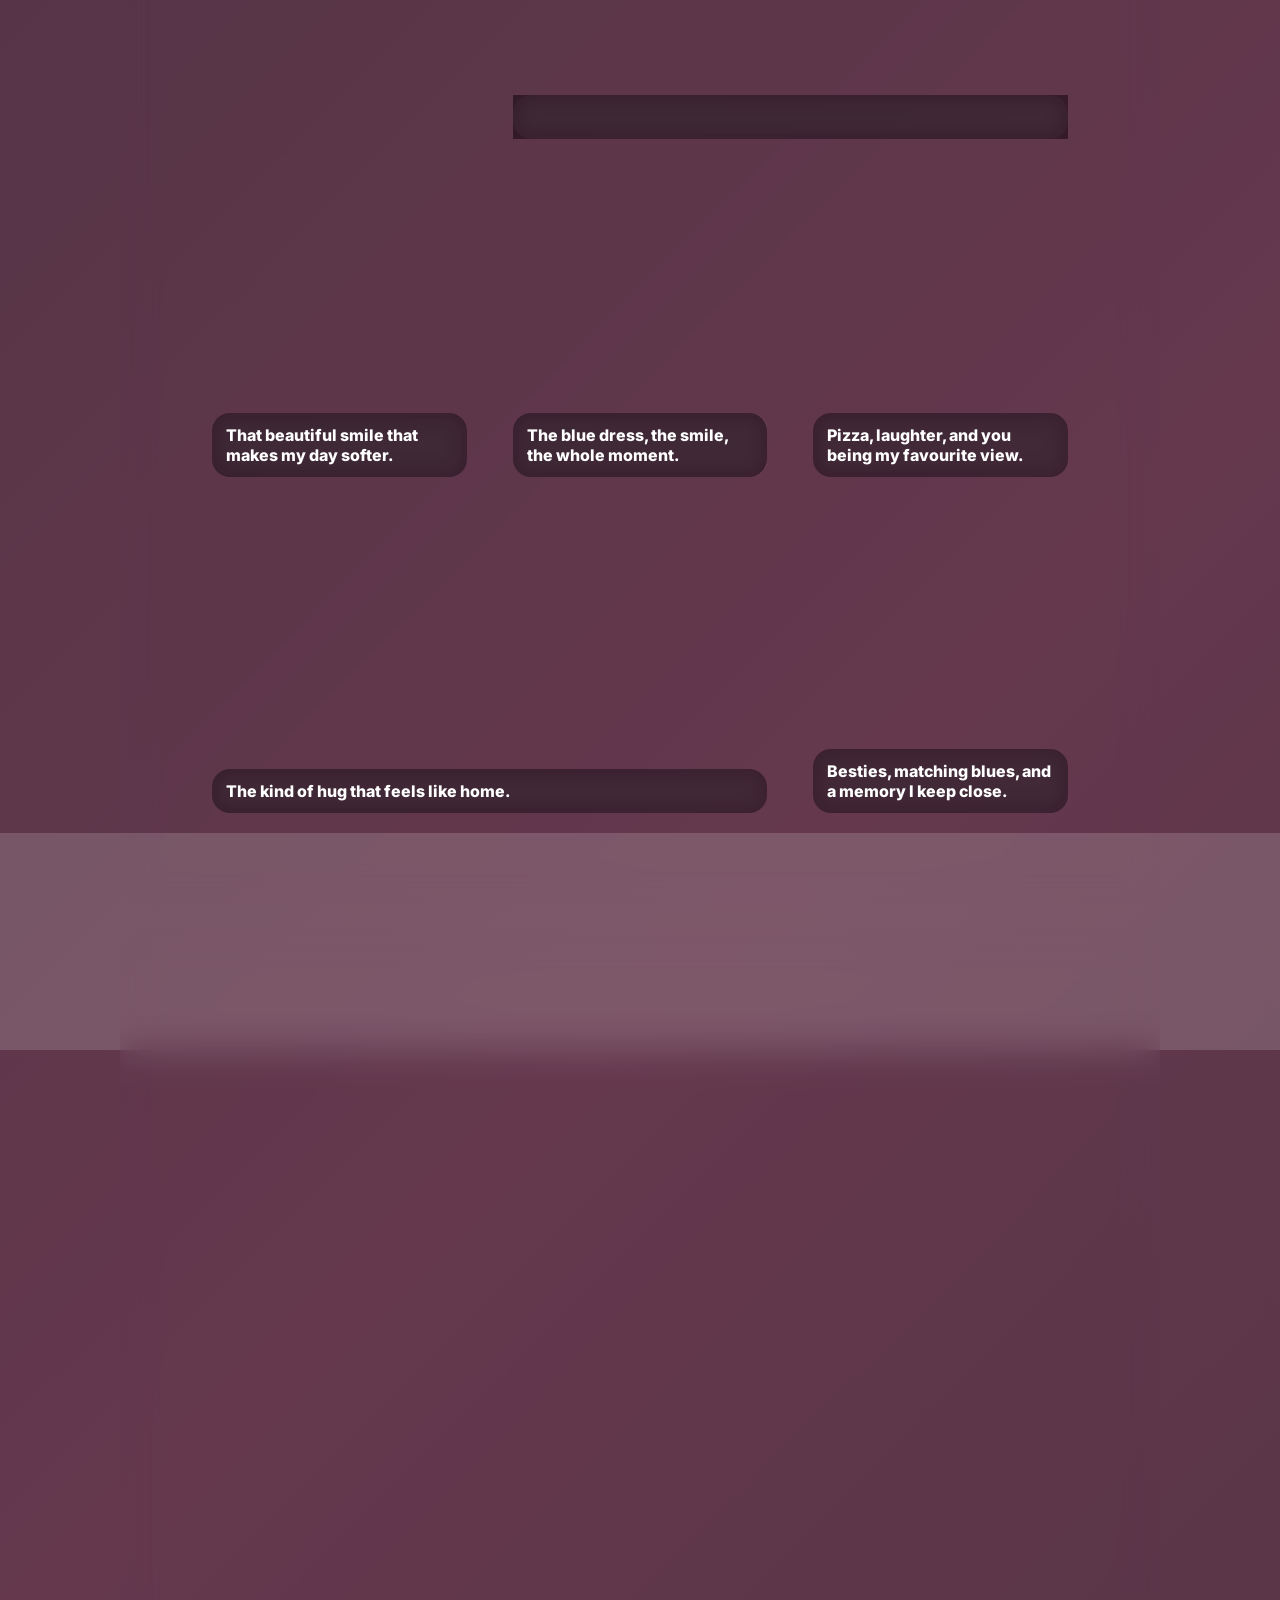
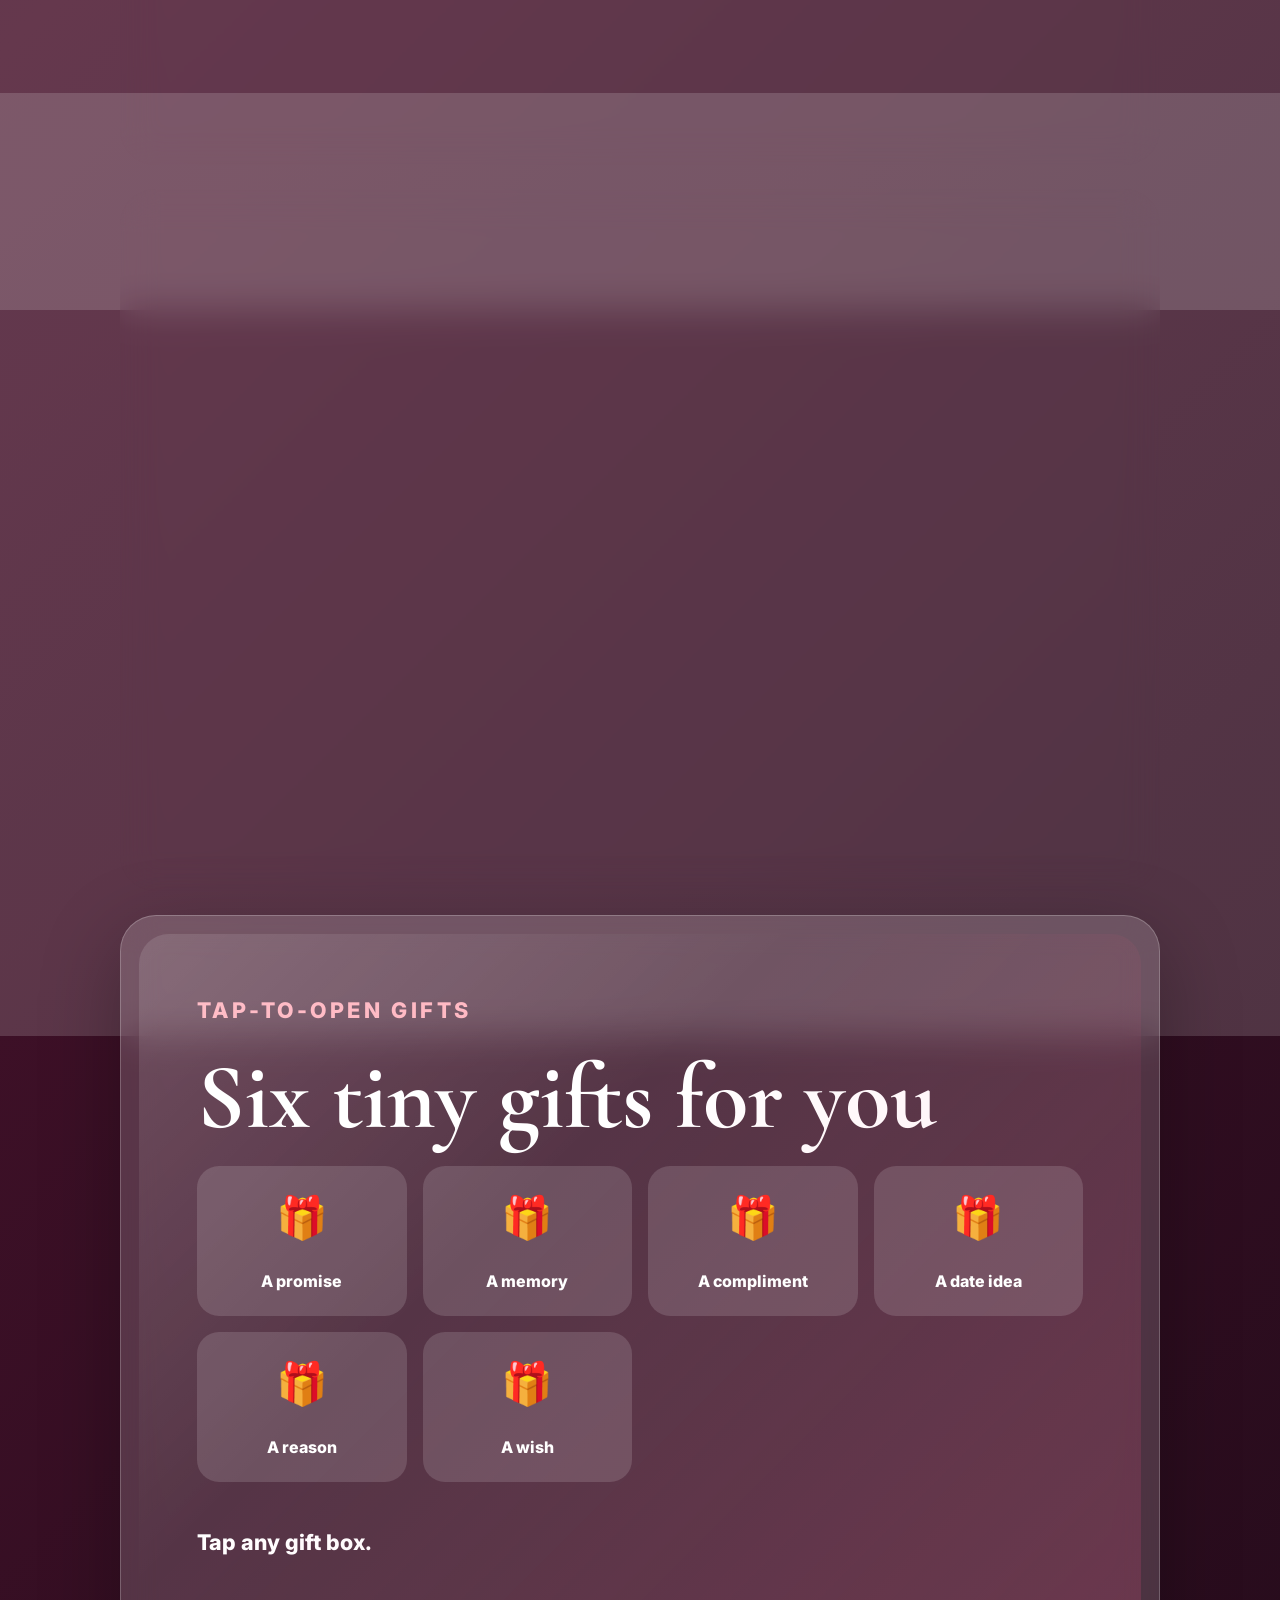
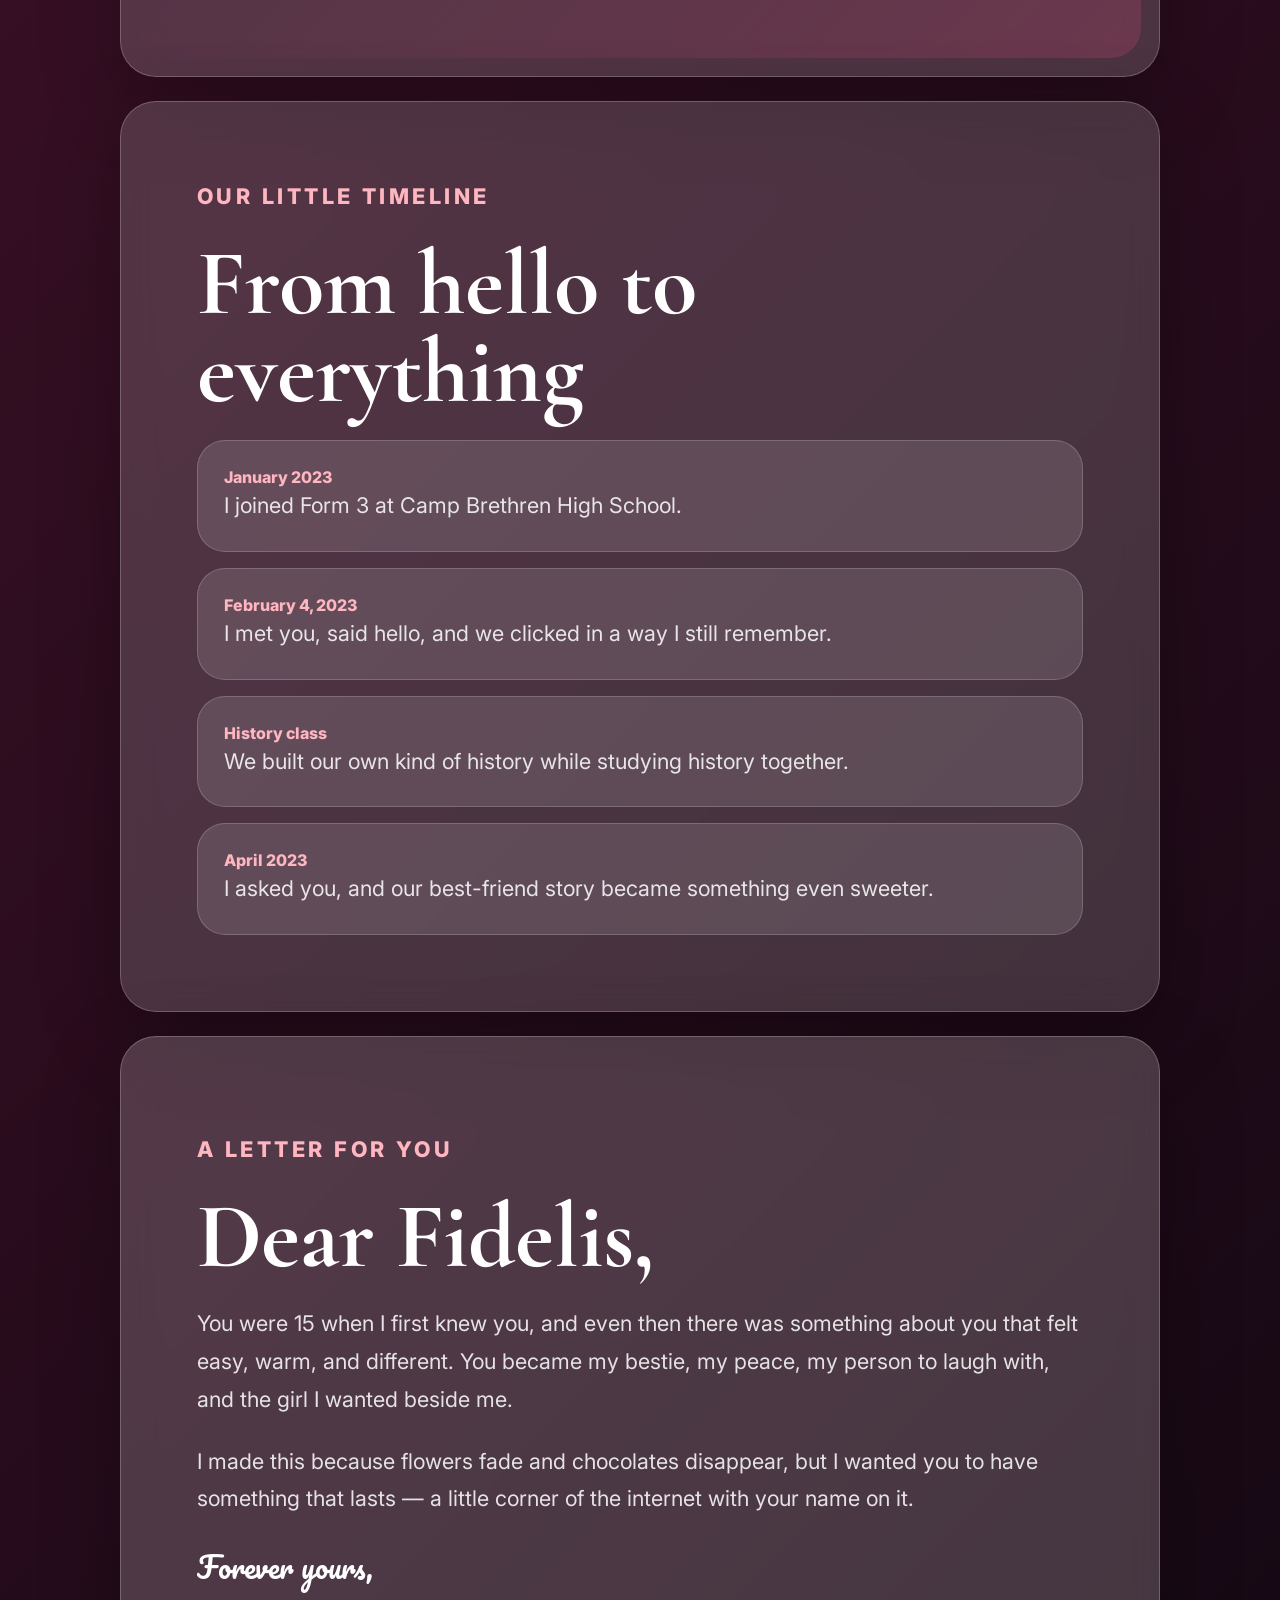
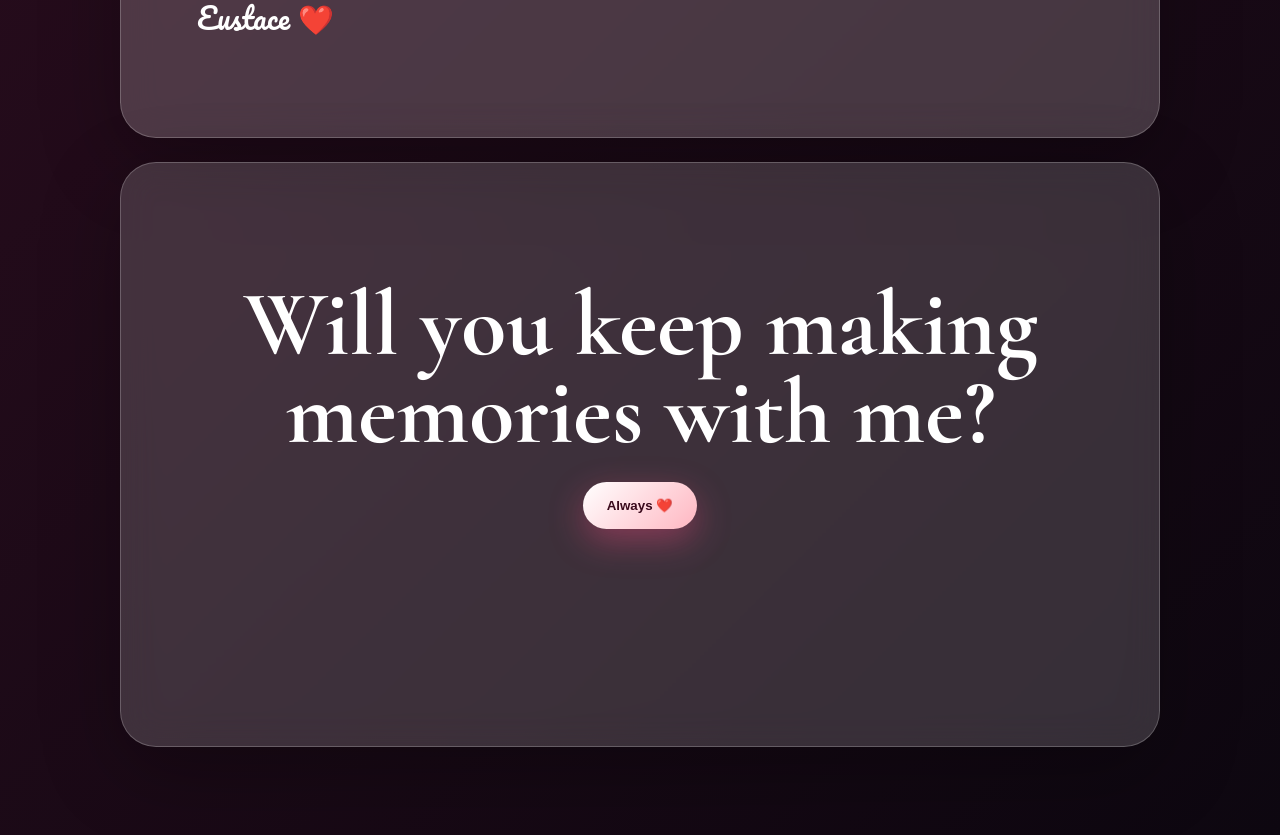
==== commit b542545a: "Merge branch 'main' into codex/generate-personalized-girlfriend-s-day-website-mdhihs" ====
--- a/index.html
+++ b/index.html
@@ -22,6 +22,7 @@
         <a class="button" href="#story">Begin our story ❤️</a>
         <a class="button ghost" href="#love-test">Take the love test</a>
       </div>
+      <a class="button" href="#story">Begin our story ❤️</a>
     </section>
 
     <section id="story" class="panel split">
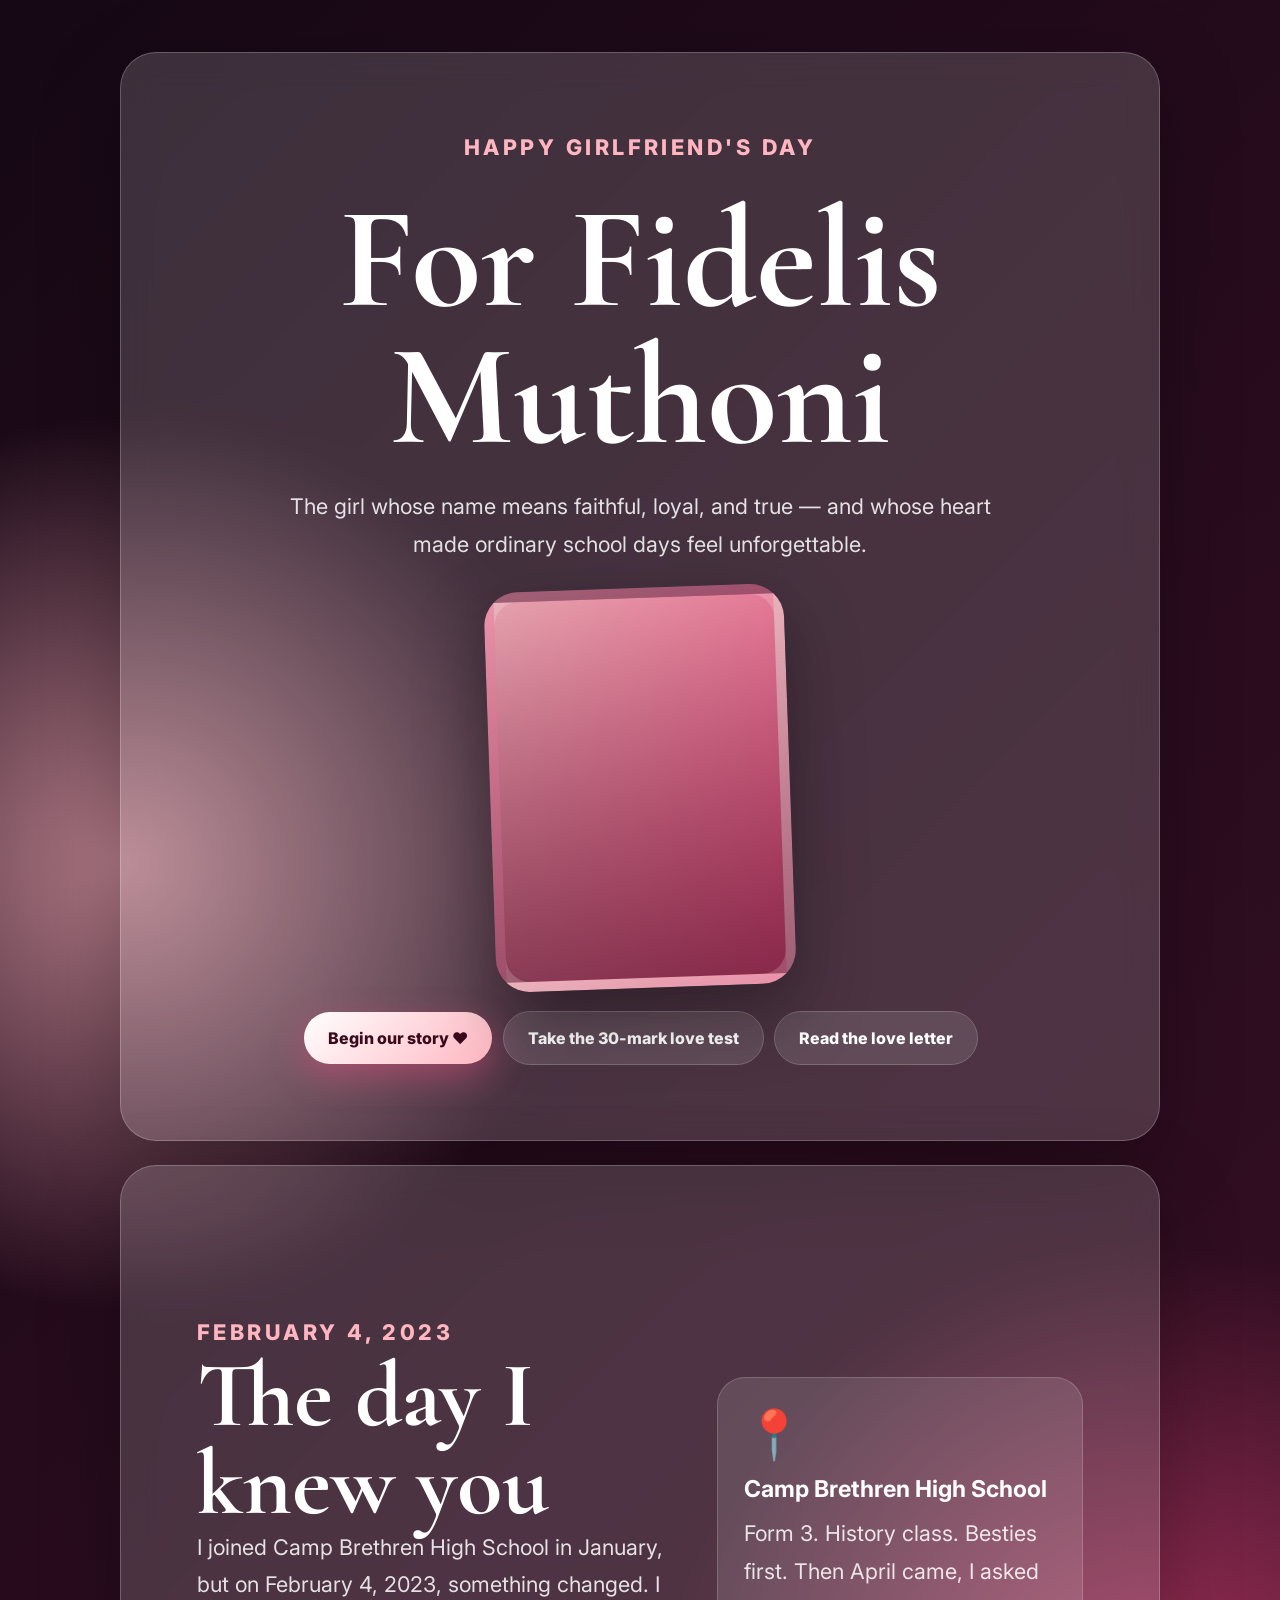
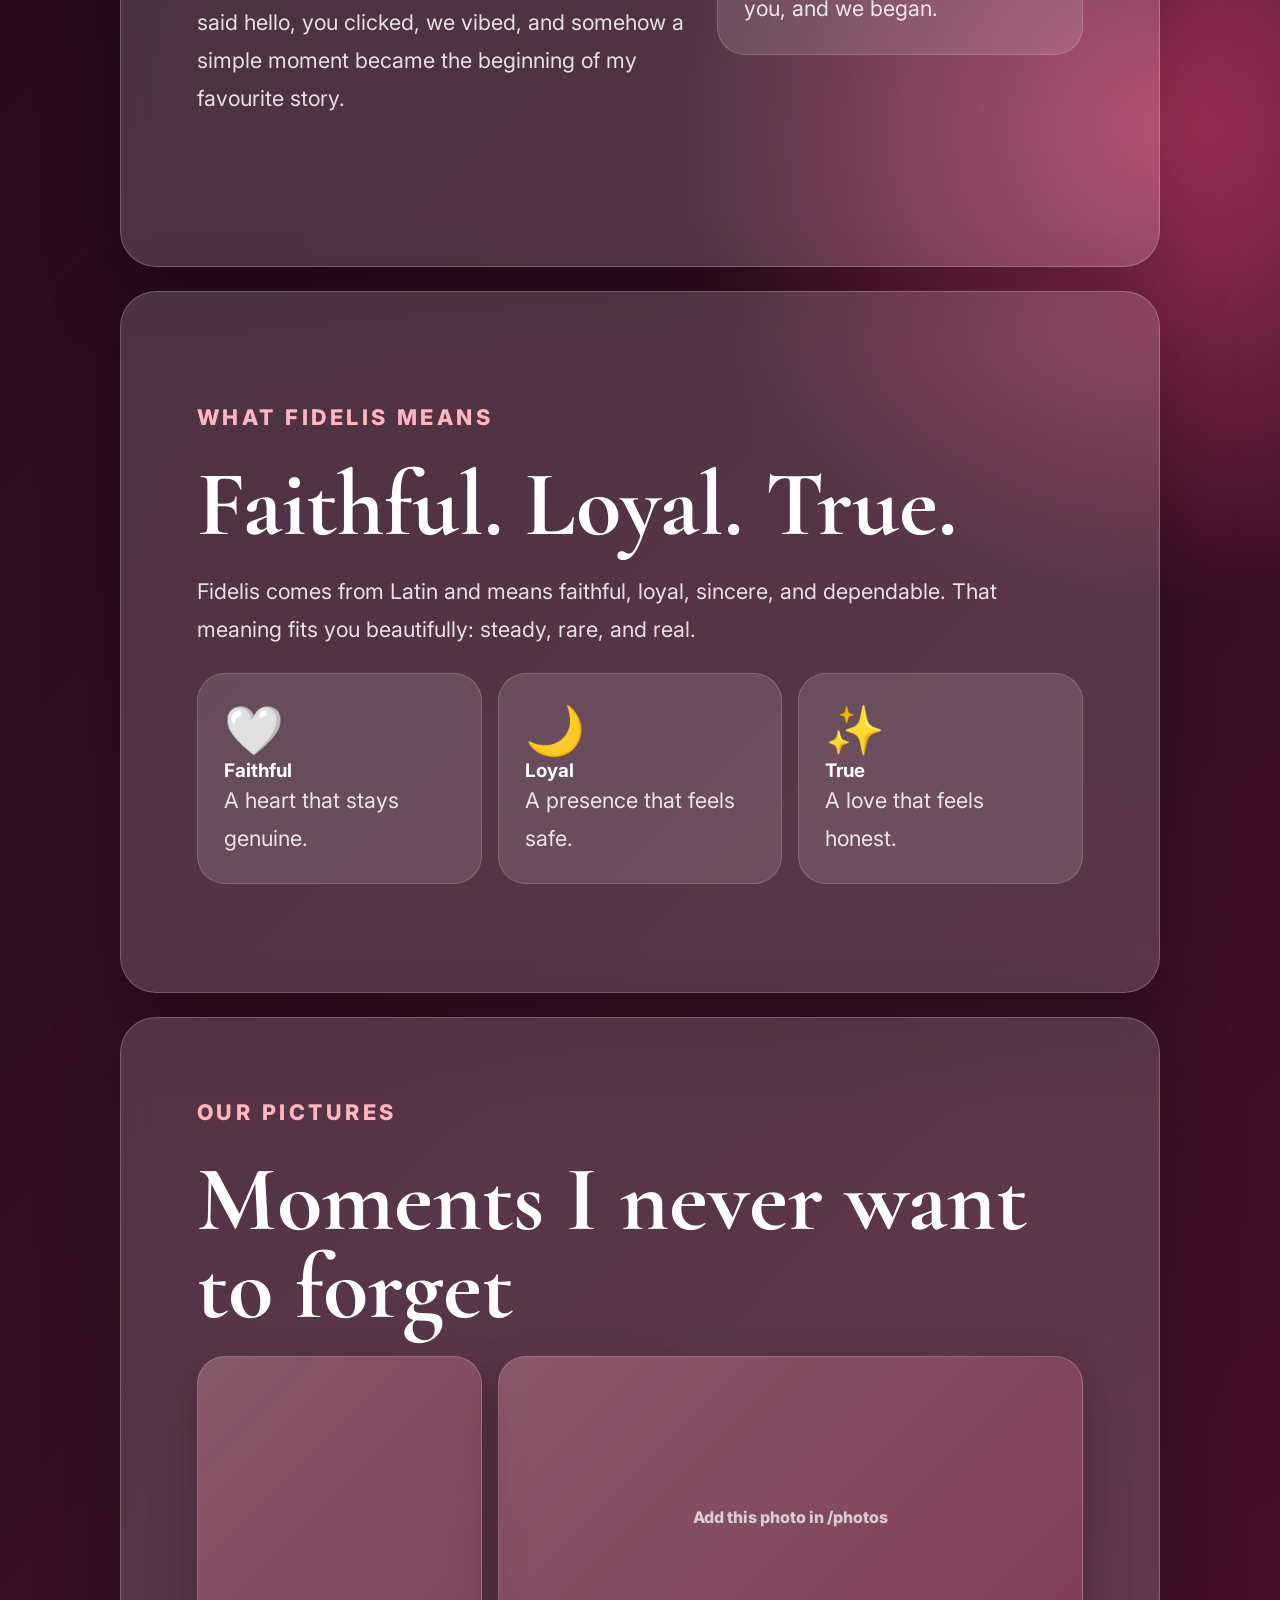
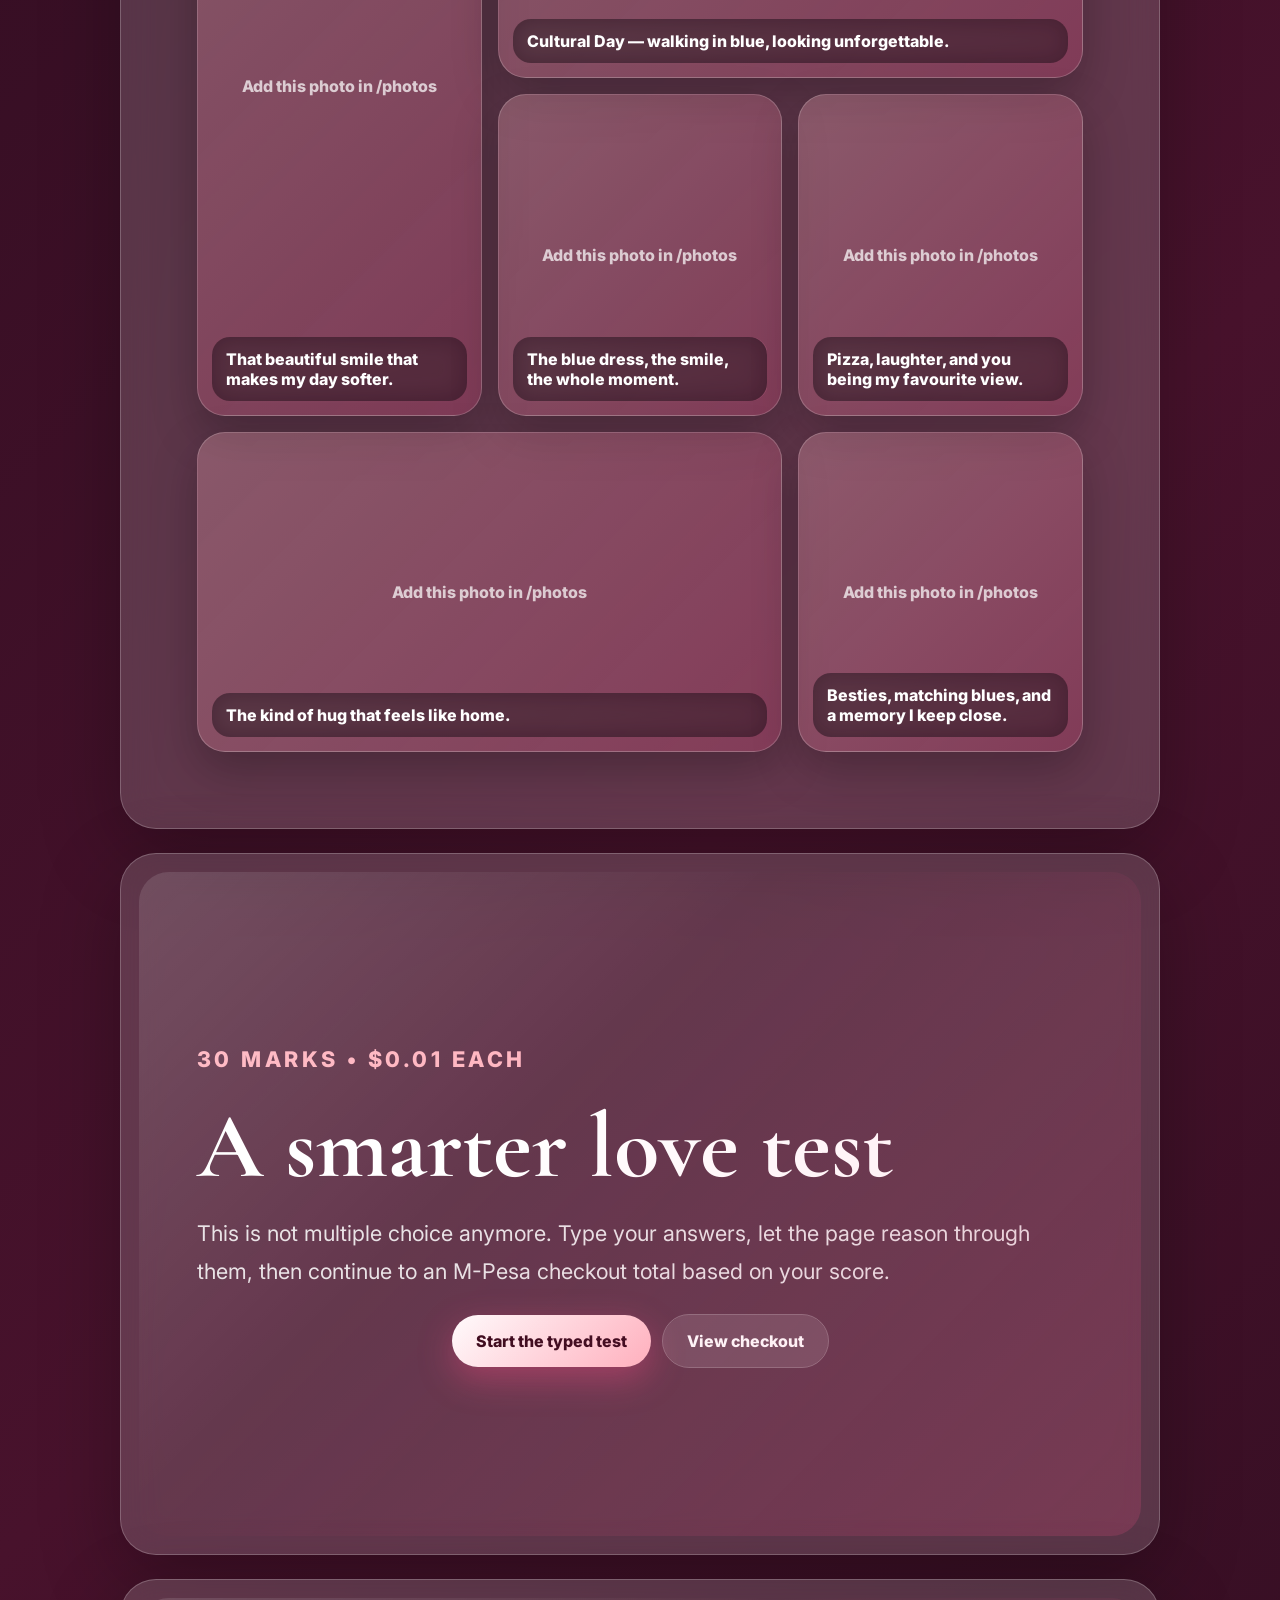
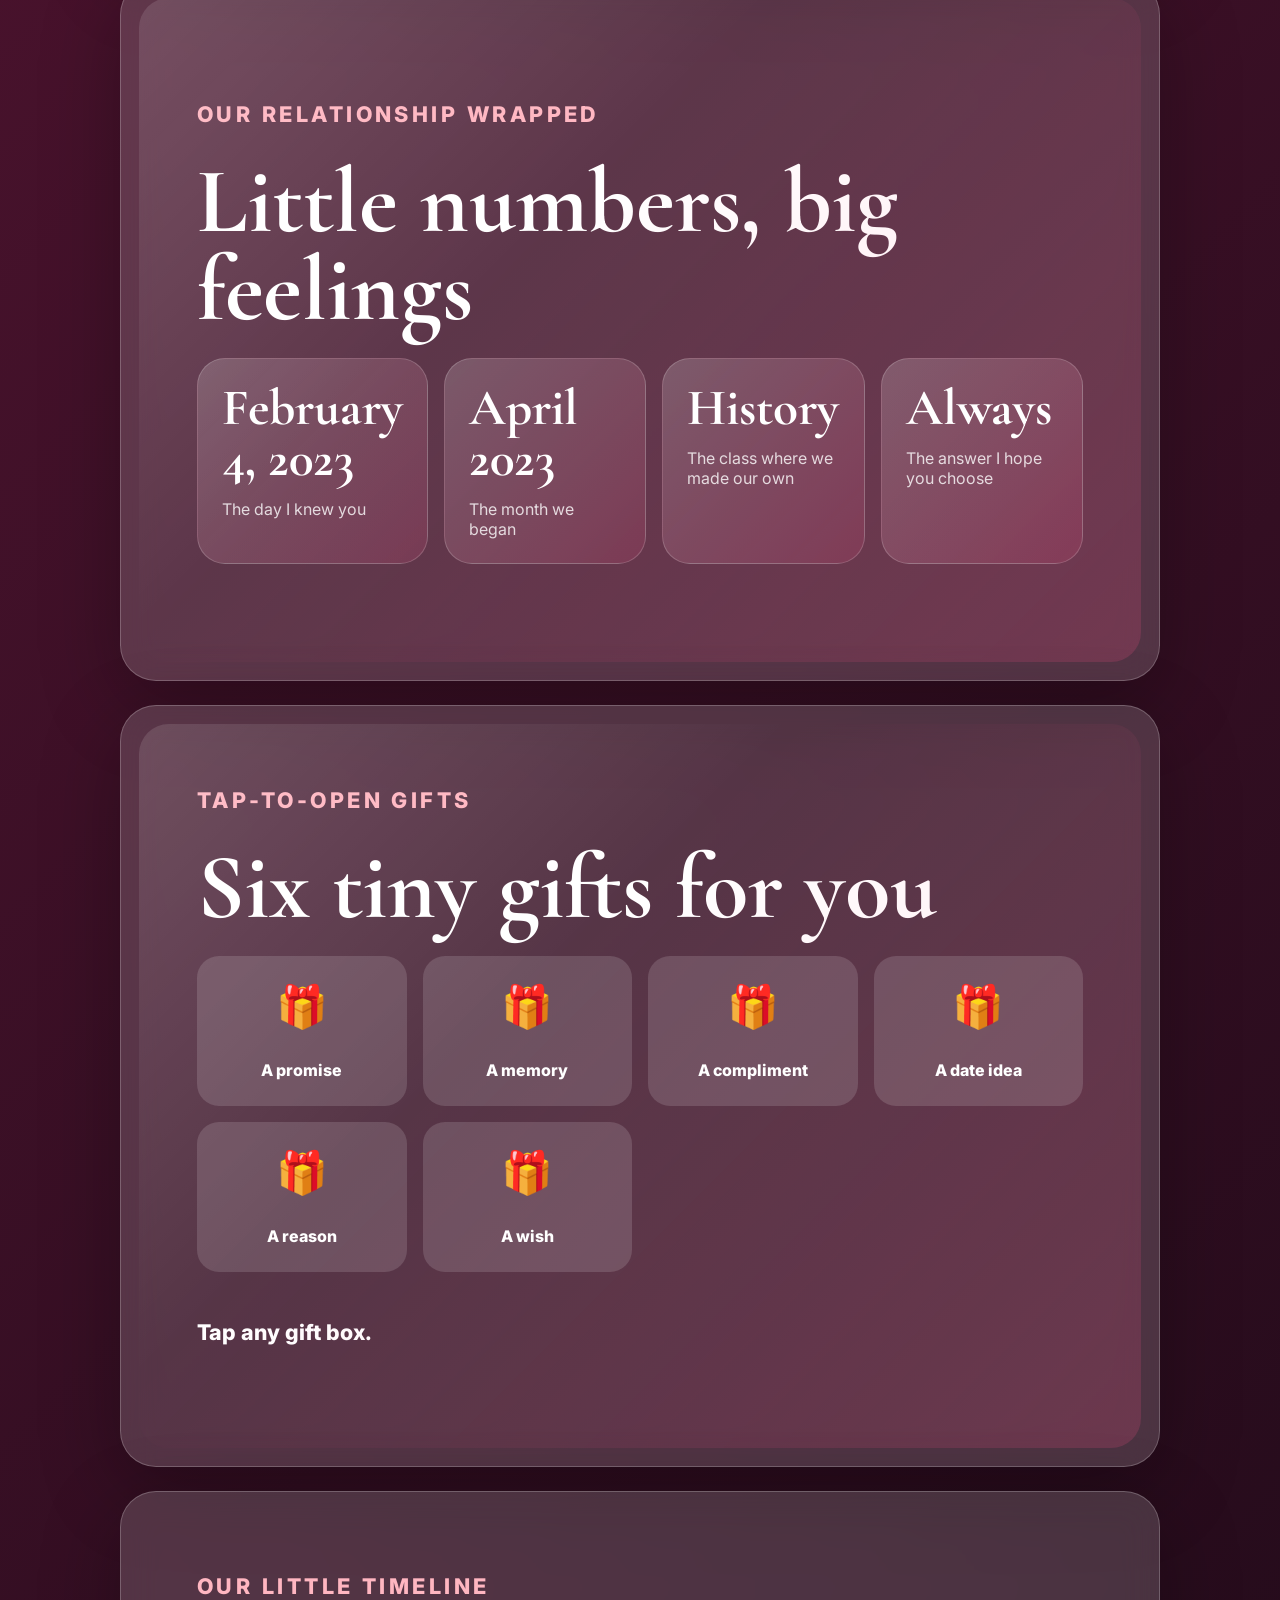
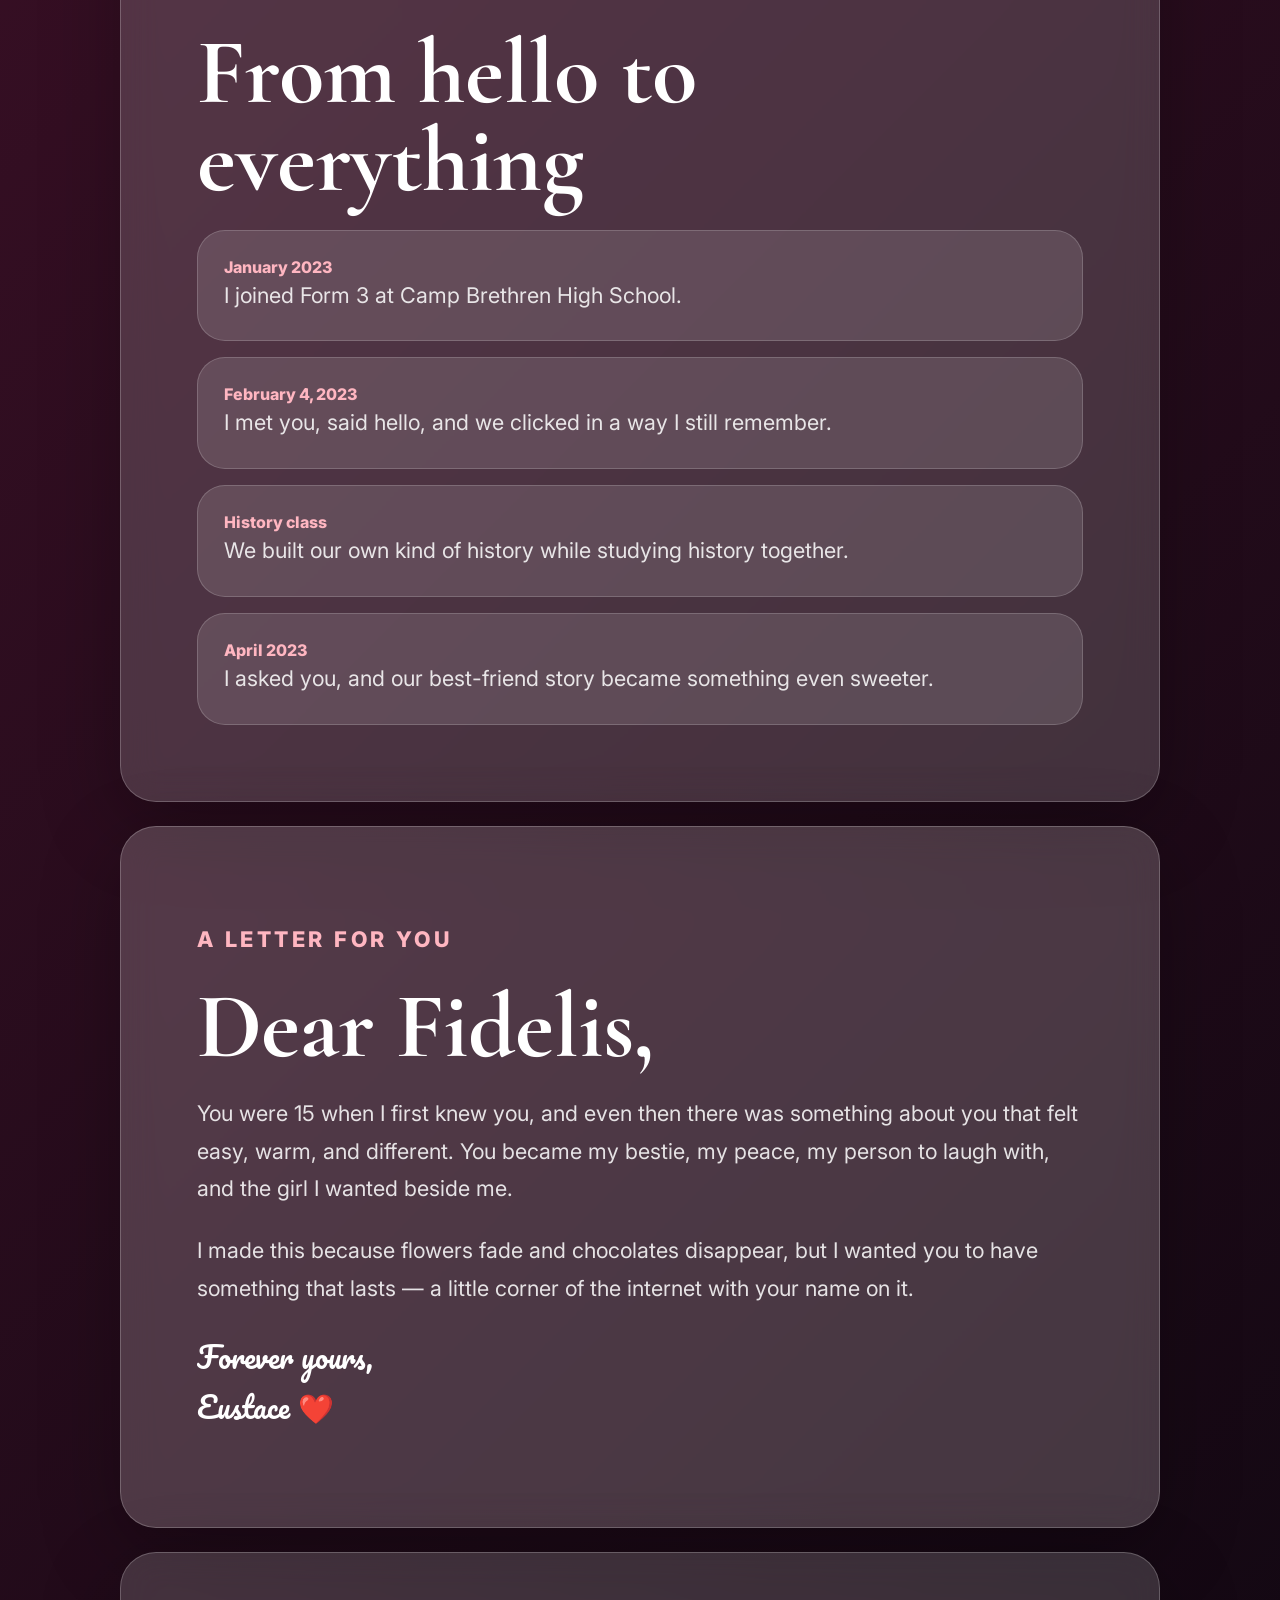
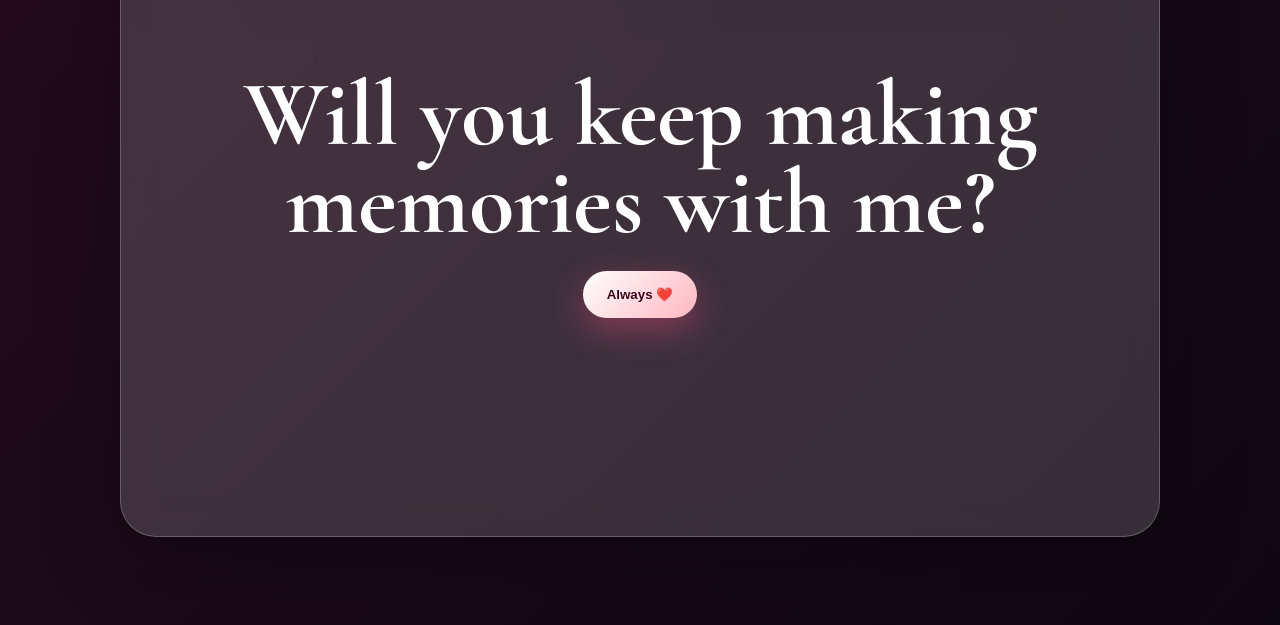
==== commit 456b131f: "Add typed love test and M-Pesa checkout" ====
--- a/index.html
+++ b/index.html
@@ -20,9 +20,9 @@
       <div class="hero-photo" role="img" aria-label="A framed favourite photo of Fidelis"></div>
       <div class="hero-actions">
         <a class="button" href="#story">Begin our story ❤️</a>
-        <a class="button ghost" href="#love-test">Take the love test</a>
+        <a class="button ghost" href="test.html">Take the 30-mark love test</a>
+        <a class="button ghost" href="letter.html">Read the love letter</a>
       </div>
-      <a class="button" href="#story">Begin our story ❤️</a>
     </section>
 
     <section id="story" class="panel split">
@@ -81,17 +81,12 @@
     </section>
 
     <section id="love-test" class="panel quiz-panel">
-      <p class="eyebrow">A little test</p>
-      <h2>How well do you know our story?</h2>
-      <p class="quiz-intro">Answer these tiny memories. Every correct answer unlocks a sweeter note.</p>
-      <div id="quiz" class="quiz-card" aria-live="polite">
-        <div class="quiz-topline">
-          <span id="quizStep">Question 1 of 5</span>
-          <span id="quizScore">0 memories unlocked</span>
-        </div>
-        <h3 id="questionText"></h3>
-        <div id="answerButtons" class="answer-grid"></div>
-        <p id="quizFeedback" class="quiz-feedback"></p>
+      <p class="eyebrow">30 marks • $0.01 each</p>
+      <h2>A smarter love test</h2>
+      <p class="quiz-intro">This is not multiple choice anymore. Type your answers, let the page reason through them, then continue to an M-Pesa checkout total based on your score.</p>
+      <div class="hero-actions">
+        <a class="button" href="test.html">Start the typed test</a>
+        <a class="button ghost" href="checkout.html">View checkout</a>
       </div>
     </section>
 
--- a/style.css
+++ b/style.css
@@ -269,3 +269,84 @@
   .answer-grid, .wrapped-grid, .gift-grid { grid-template-columns: 1fr; }
   .quiz-topline { flex-direction: column; }
 }
+
+.top-nav.mini-panel {
+  min-height: auto;
+  display: flex;
+  flex-wrap: wrap;
+  justify-content: center;
+  gap: 12px;
+  padding: 16px;
+  border-radius: 999px;
+}
+.top-nav a {
+  color: white;
+  font-weight: 800;
+  text-decoration: none;
+  padding: 10px 14px;
+  border-radius: 999px;
+  background: rgba(255,255,255,.1);
+}
+.top-nav a[aria-current="page"], .top-nav a:hover { background: rgba(255,255,255,.24); }
+.typed-answer, .mpesa-card {
+  display: grid;
+  gap: 14px;
+  margin-top: 22px;
+}
+.typed-answer label, .mpesa-card label {
+  color: var(--blush);
+  font-weight: 800;
+  letter-spacing: .04em;
+}
+.typed-answer input, .mpesa-card input {
+  width: 100%;
+  border: 1px solid rgba(255,255,255,.28);
+  border-radius: 22px;
+  padding: 18px 20px;
+  color: white;
+  background: rgba(0,0,0,.22);
+  font: inherit;
+  outline: none;
+}
+.typed-answer input:focus, .mpesa-card input:focus {
+  border-color: var(--blush);
+  box-shadow: 0 0 0 4px rgba(255,182,193,.16);
+}
+.checkout-preview, .checkout-panel { min-height: auto; }
+.price-card {
+  display: flex;
+  align-items: center;
+  justify-content: space-between;
+  gap: 16px;
+  padding: 24px;
+  border-radius: 28px;
+  background: rgba(255,255,255,.14);
+  border: 1px solid rgba(255,255,255,.18);
+}
+.price-card strong, .price-card span {
+  font-family: "Cormorant Garamond", serif;
+  font-size: clamp(2.4rem, 7vw, 5rem);
+  line-height: 1;
+  color: white;
+}
+.reasoning-list {
+  display: grid;
+  gap: 12px;
+  max-height: 360px;
+  overflow: auto;
+  padding-left: 24px;
+}
+.reasoning-list li {
+  padding: 14px 16px;
+  border-radius: 18px;
+  background: rgba(255,255,255,.1);
+  color: rgba(255,255,255,.86);
+  line-height: 1.6;
+}
+.full-letter { min-height: auto; }
+.disabled { pointer-events: none; opacity: .62; }
+
+@media (max-width: 760px) {
+  .top-nav.mini-panel { border-radius: 24px; }
+  .price-card { align-items: flex-start; flex-direction: column; }
+}
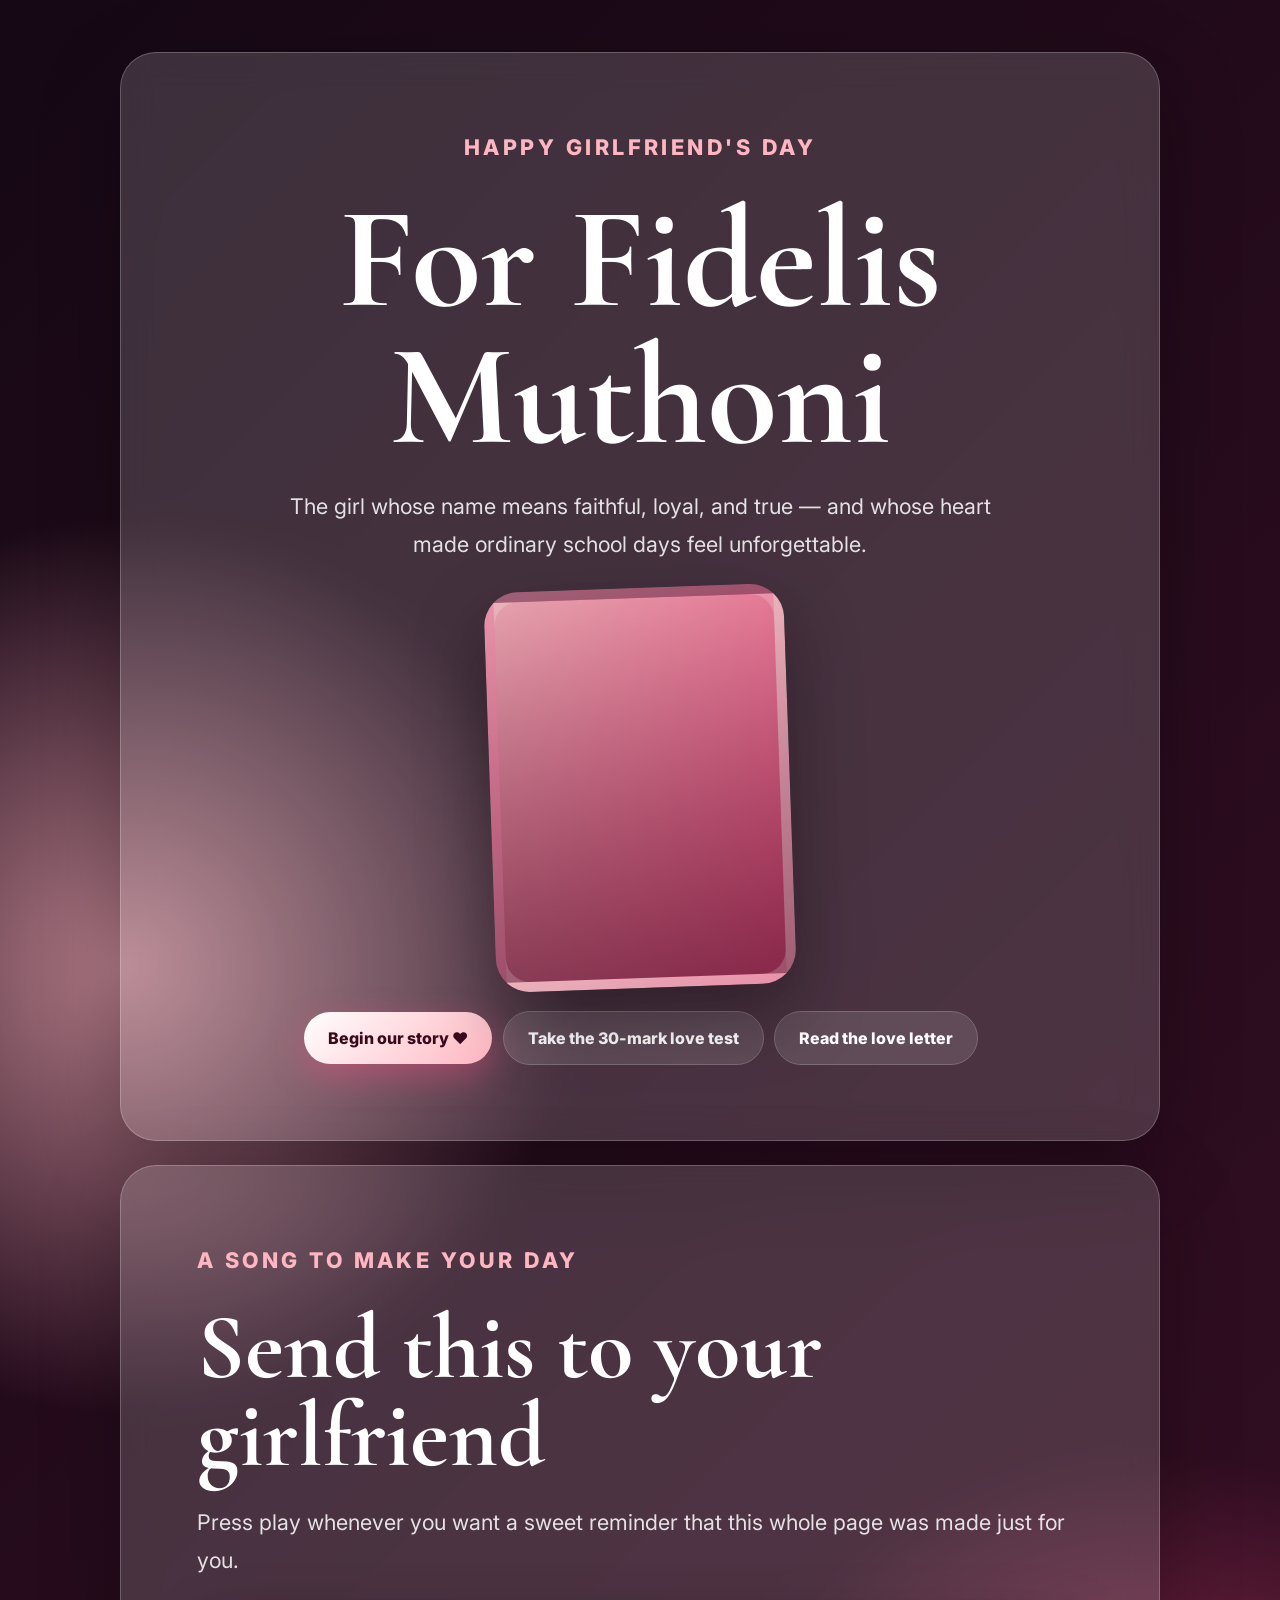
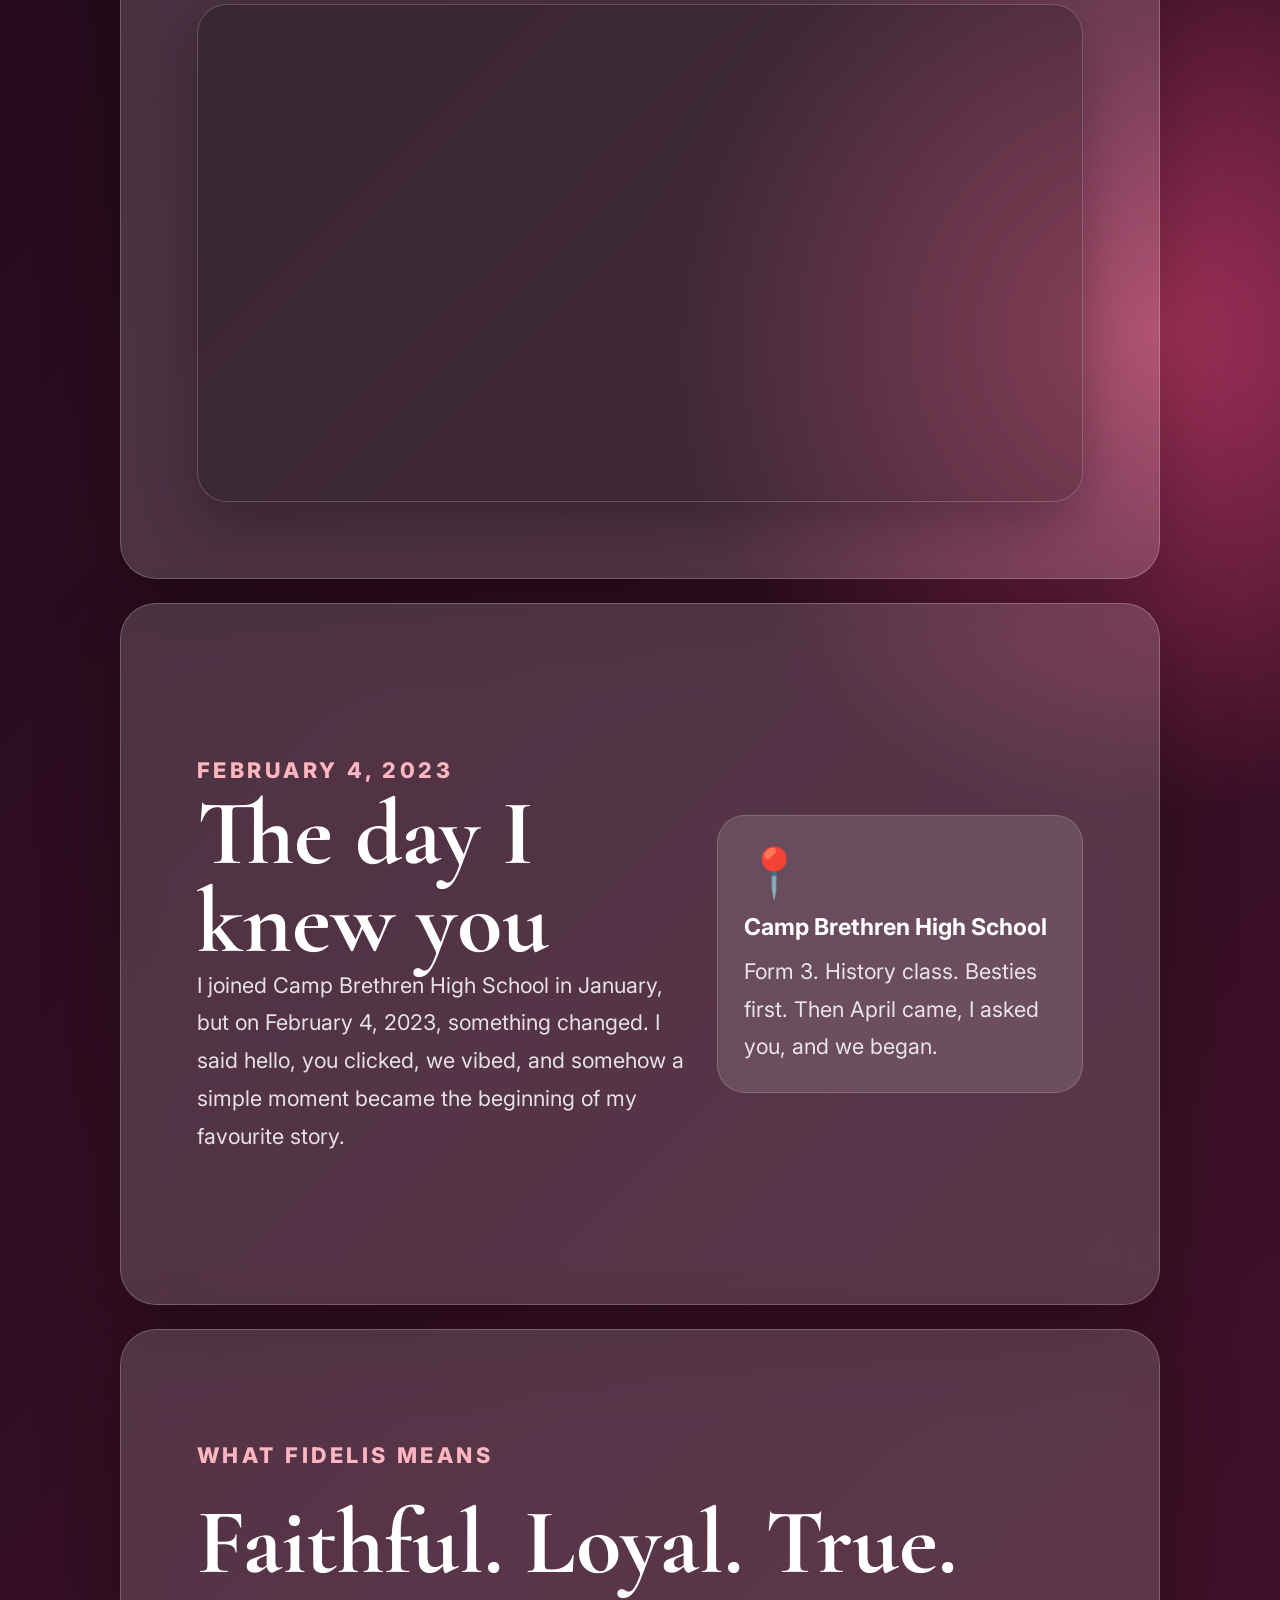
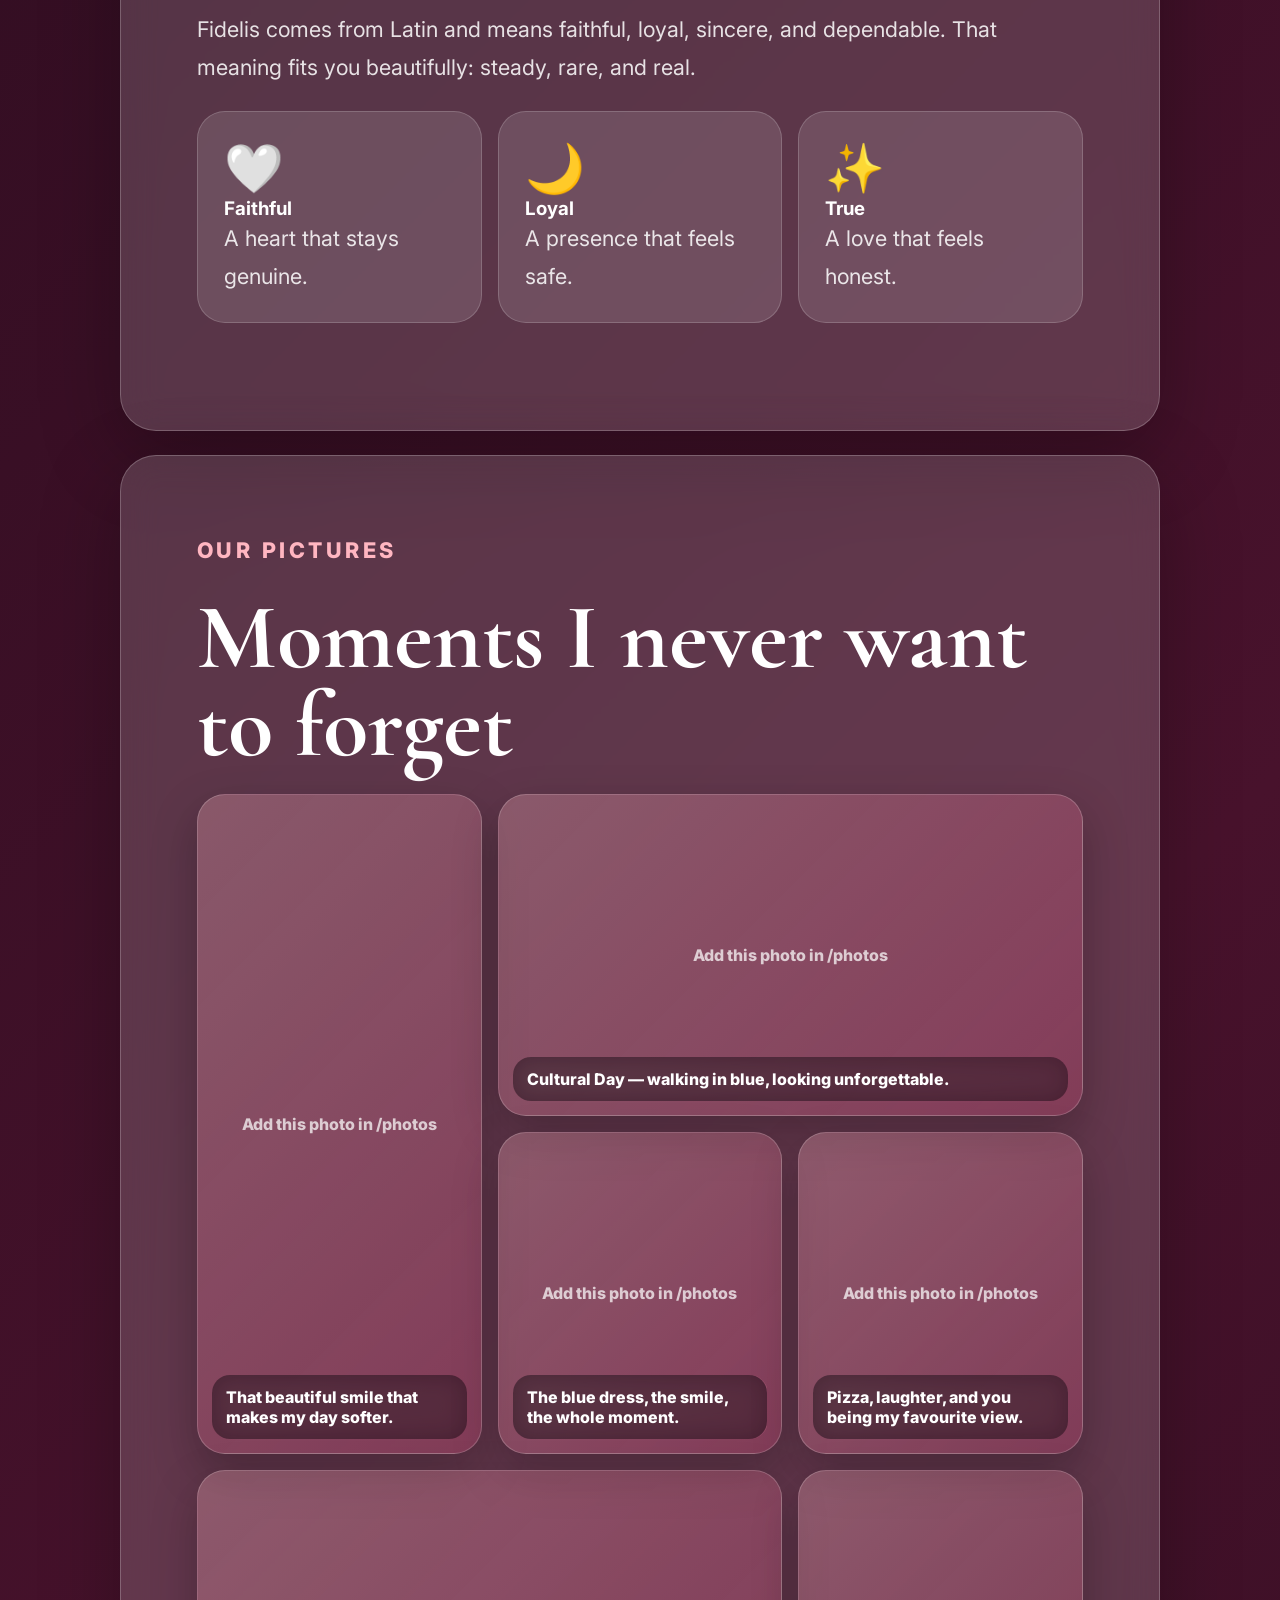
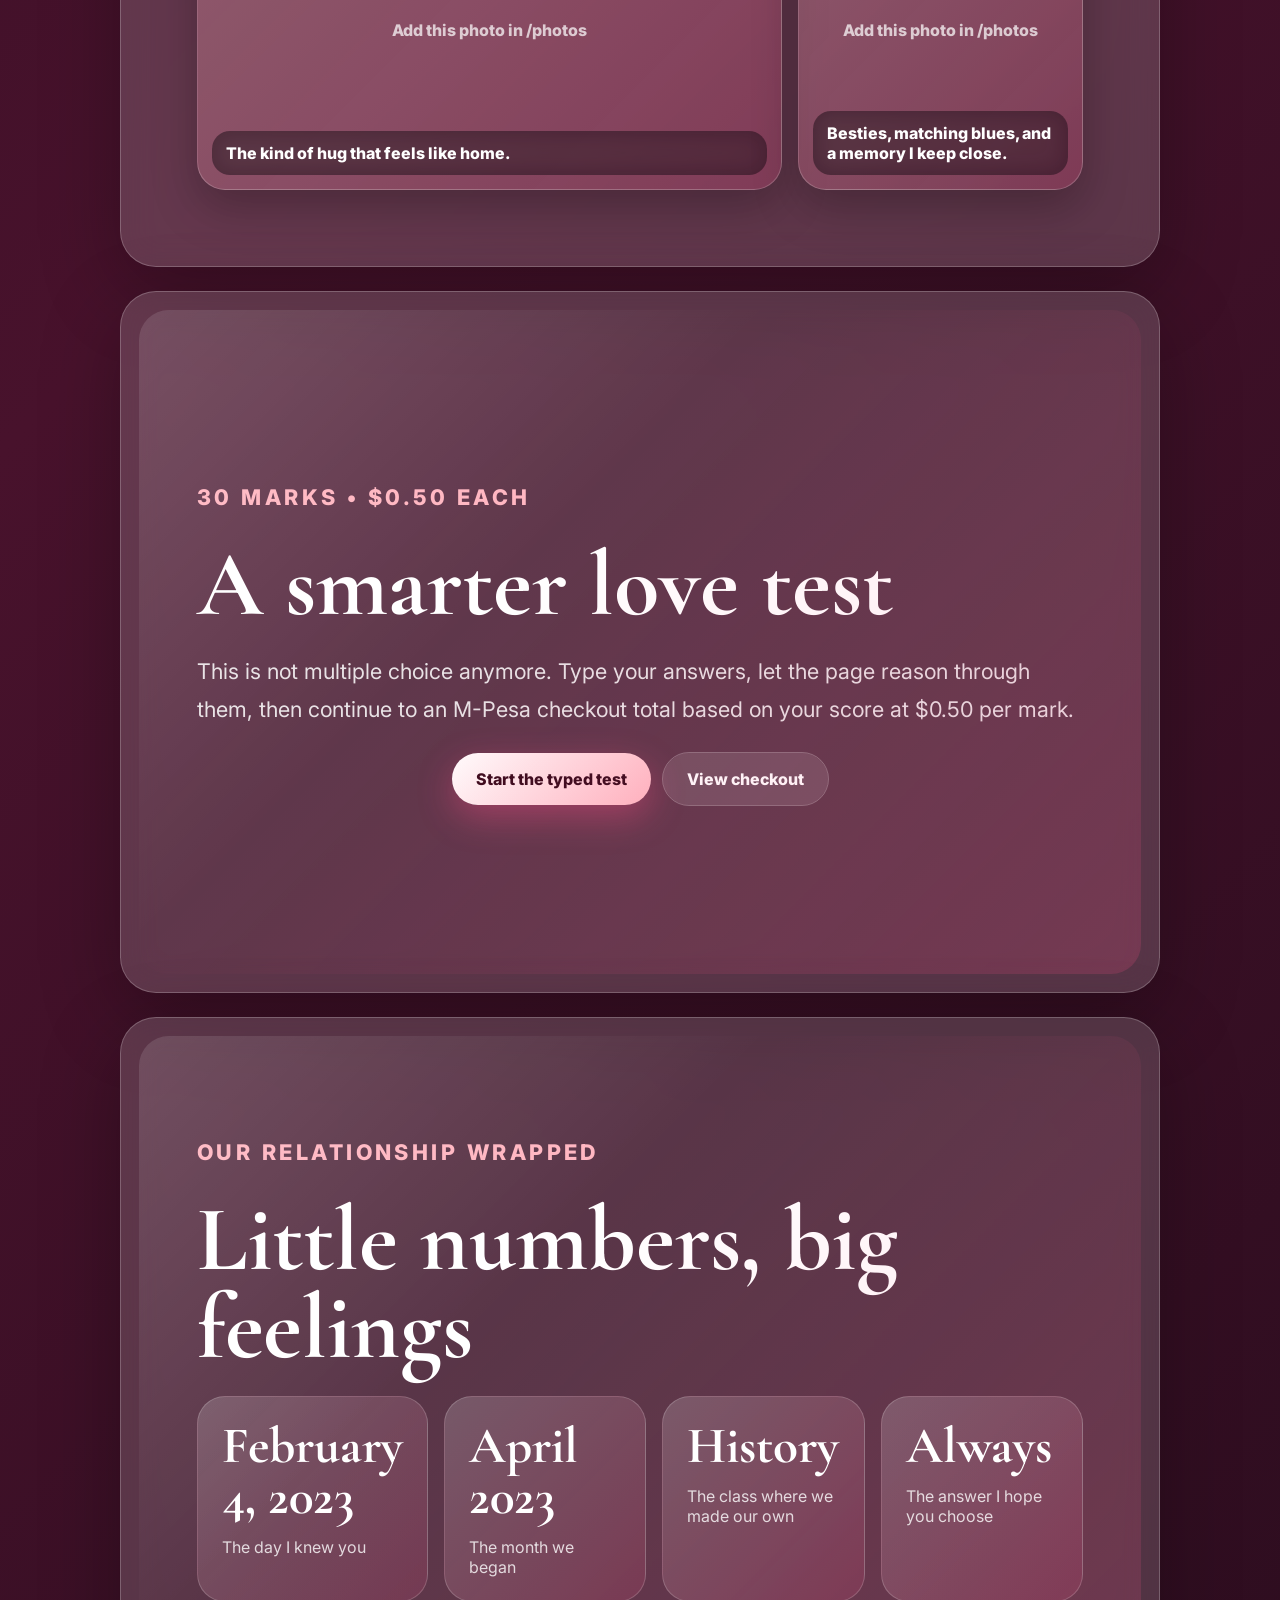
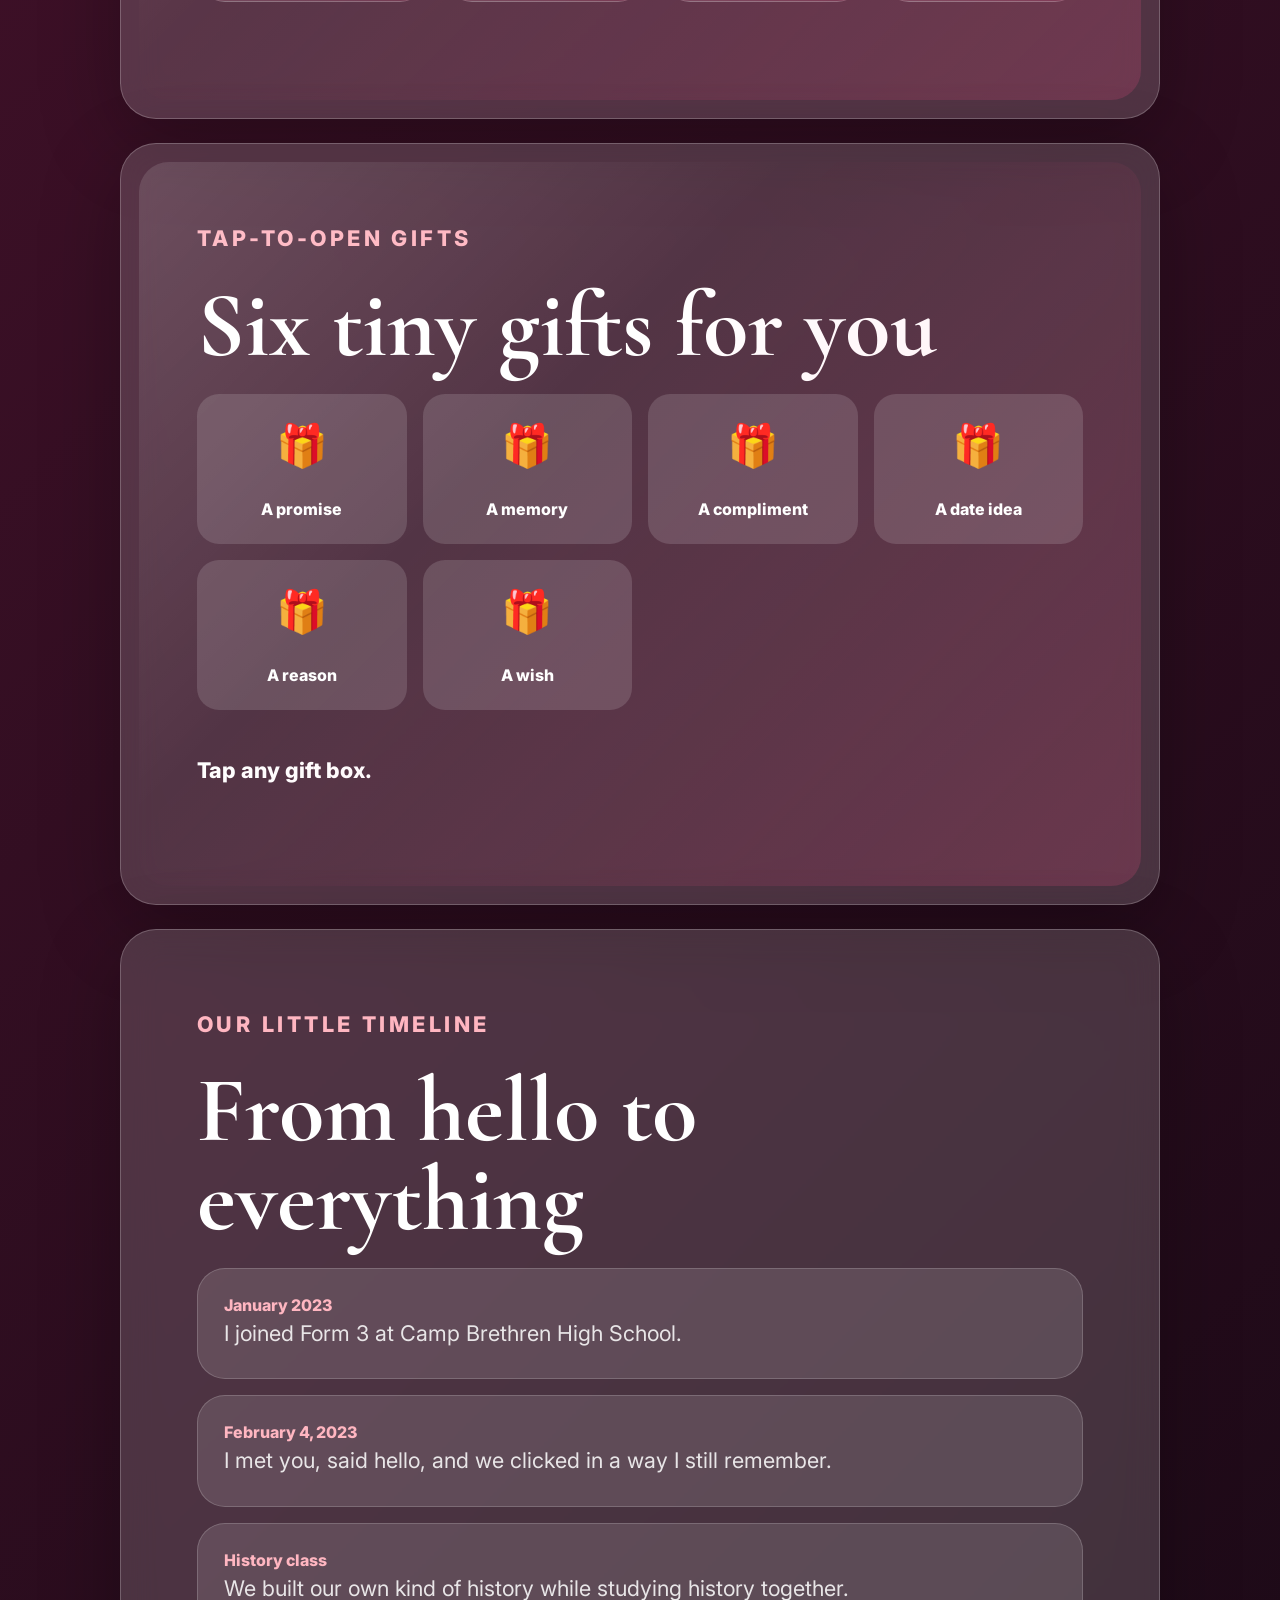
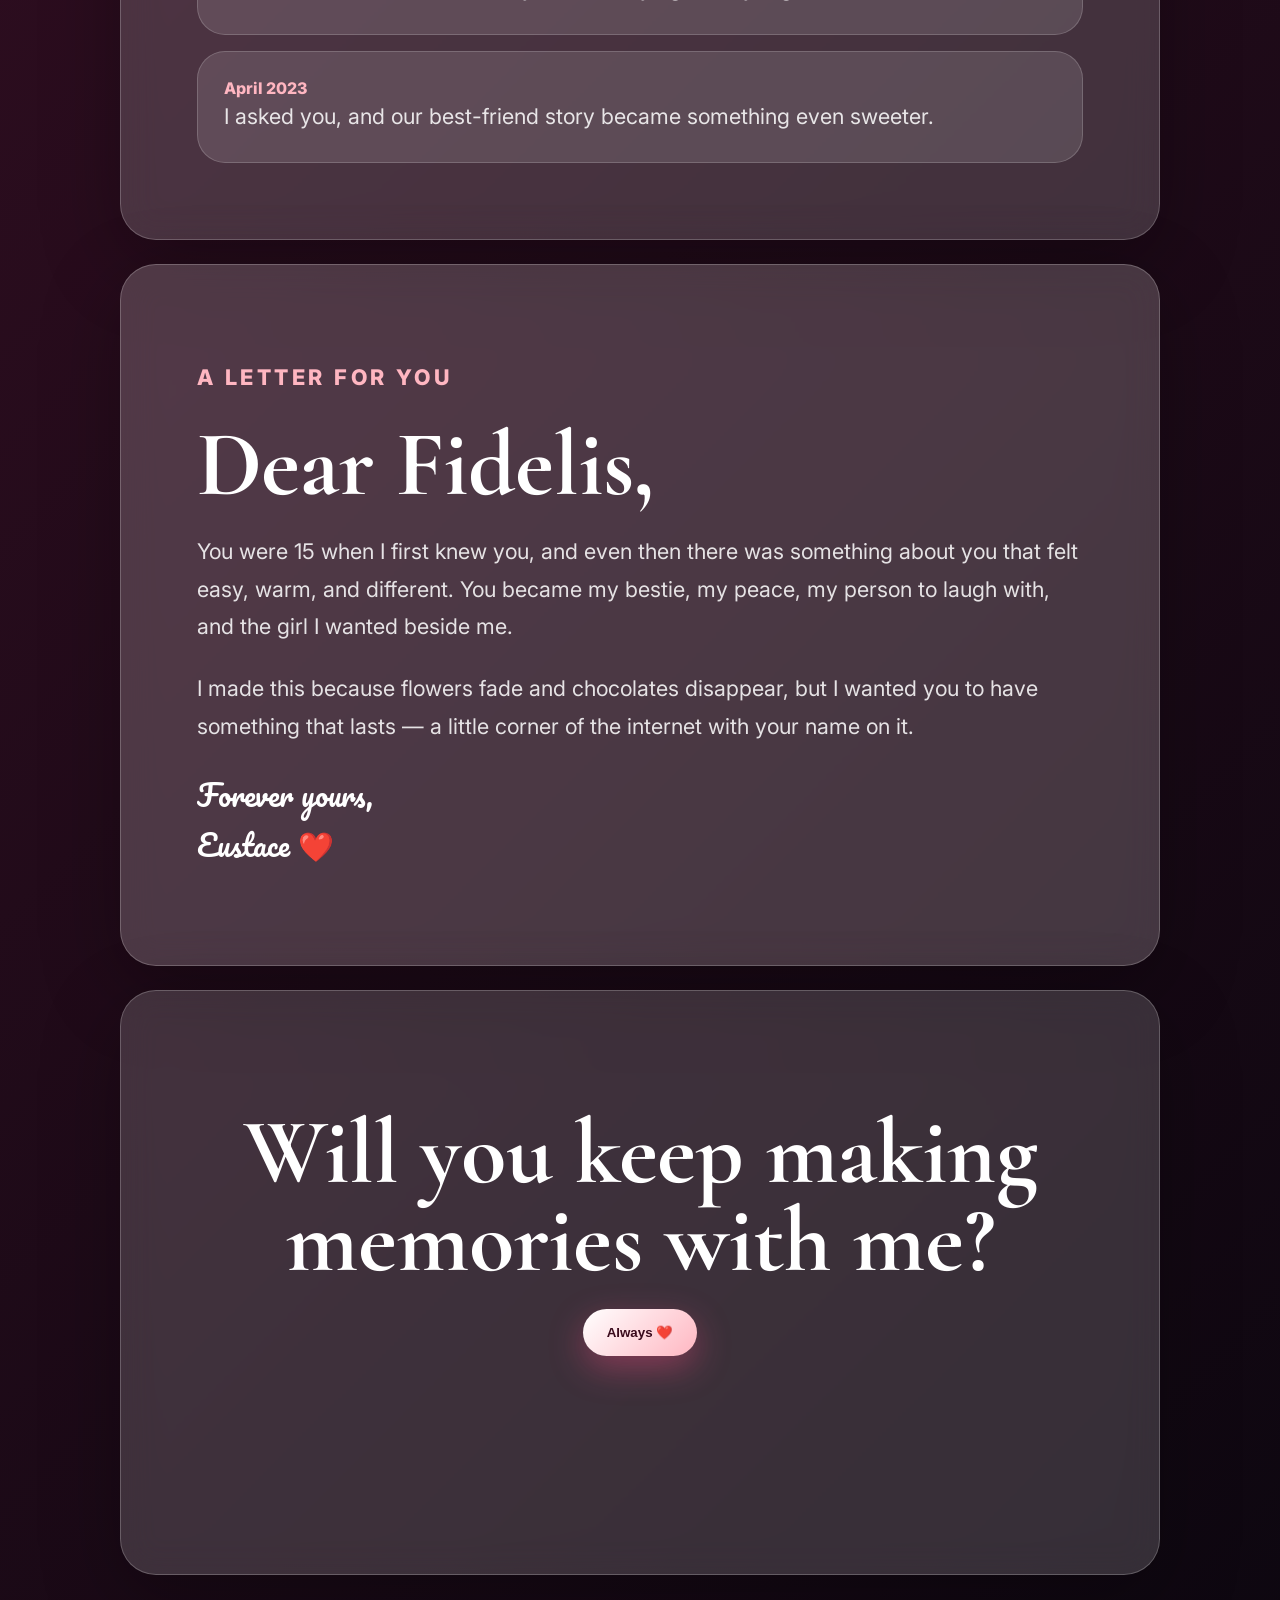
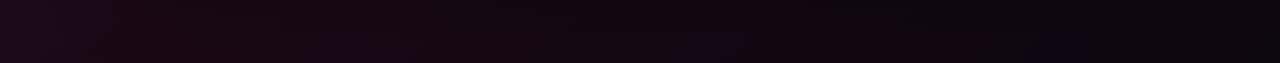
==== commit 1abaa356: "Add love test video and update pricing" ====
--- a/index.html
+++ b/index.html
@@ -22,6 +22,15 @@
         <a class="button" href="#story">Begin our story ❤️</a>
         <a class="button ghost" href="test.html">Take the 30-mark love test</a>
         <a class="button ghost" href="letter.html">Read the love letter</a>
+      </div>
+    </section>
+
+    <section class="panel video-panel">
+      <p class="eyebrow">A song to make your day</p>
+      <h2>Send this to your girlfriend</h2>
+      <p>Press play whenever you want a sweet reminder that this whole page was made just for you.</p>
+      <div class="video-frame">
+        <iframe src="https://www.youtube.com/embed/xZ2QHpz_gtk" title="Send this to your girlfriend to make her day" allow="accelerometer; autoplay; clipboard-write; encrypted-media; gyroscope; picture-in-picture; web-share" allowfullscreen></iframe>
       </div>
     </section>
 
@@ -81,9 +90,9 @@
     </section>
 
     <section id="love-test" class="panel quiz-panel">
-      <p class="eyebrow">30 marks • $0.01 each</p>
+      <p class="eyebrow">30 marks • $0.50 each</p>
       <h2>A smarter love test</h2>
-      <p class="quiz-intro">This is not multiple choice anymore. Type your answers, let the page reason through them, then continue to an M-Pesa checkout total based on your score.</p>
+      <p class="quiz-intro">This is not multiple choice anymore. Type your answers, let the page reason through them, then continue to an M-Pesa checkout total based on your score at $0.50 per mark.</p>
       <div class="hero-actions">
         <a class="button" href="test.html">Start the typed test</a>
         <a class="button ghost" href="checkout.html">View checkout</a>
--- a/style.css
+++ b/style.css
@@ -350,3 +350,22 @@
   .top-nav.mini-panel { border-radius: 24px; }
   .price-card { align-items: flex-start; flex-direction: column; }
 }
+
+.video-panel { min-height: auto; }
+.video-frame {
+  position: relative;
+  overflow: hidden;
+  width: 100%;
+  aspect-ratio: 16 / 9;
+  border-radius: 30px;
+  border: 1px solid rgba(255,255,255,.2);
+  background: rgba(0,0,0,.22);
+  box-shadow: 0 22px 60px rgba(0,0,0,.3);
+}
+.video-frame iframe {
+  position: absolute;
+  inset: 0;
+  width: 100%;
+  height: 100%;
+  border: 0;
+}
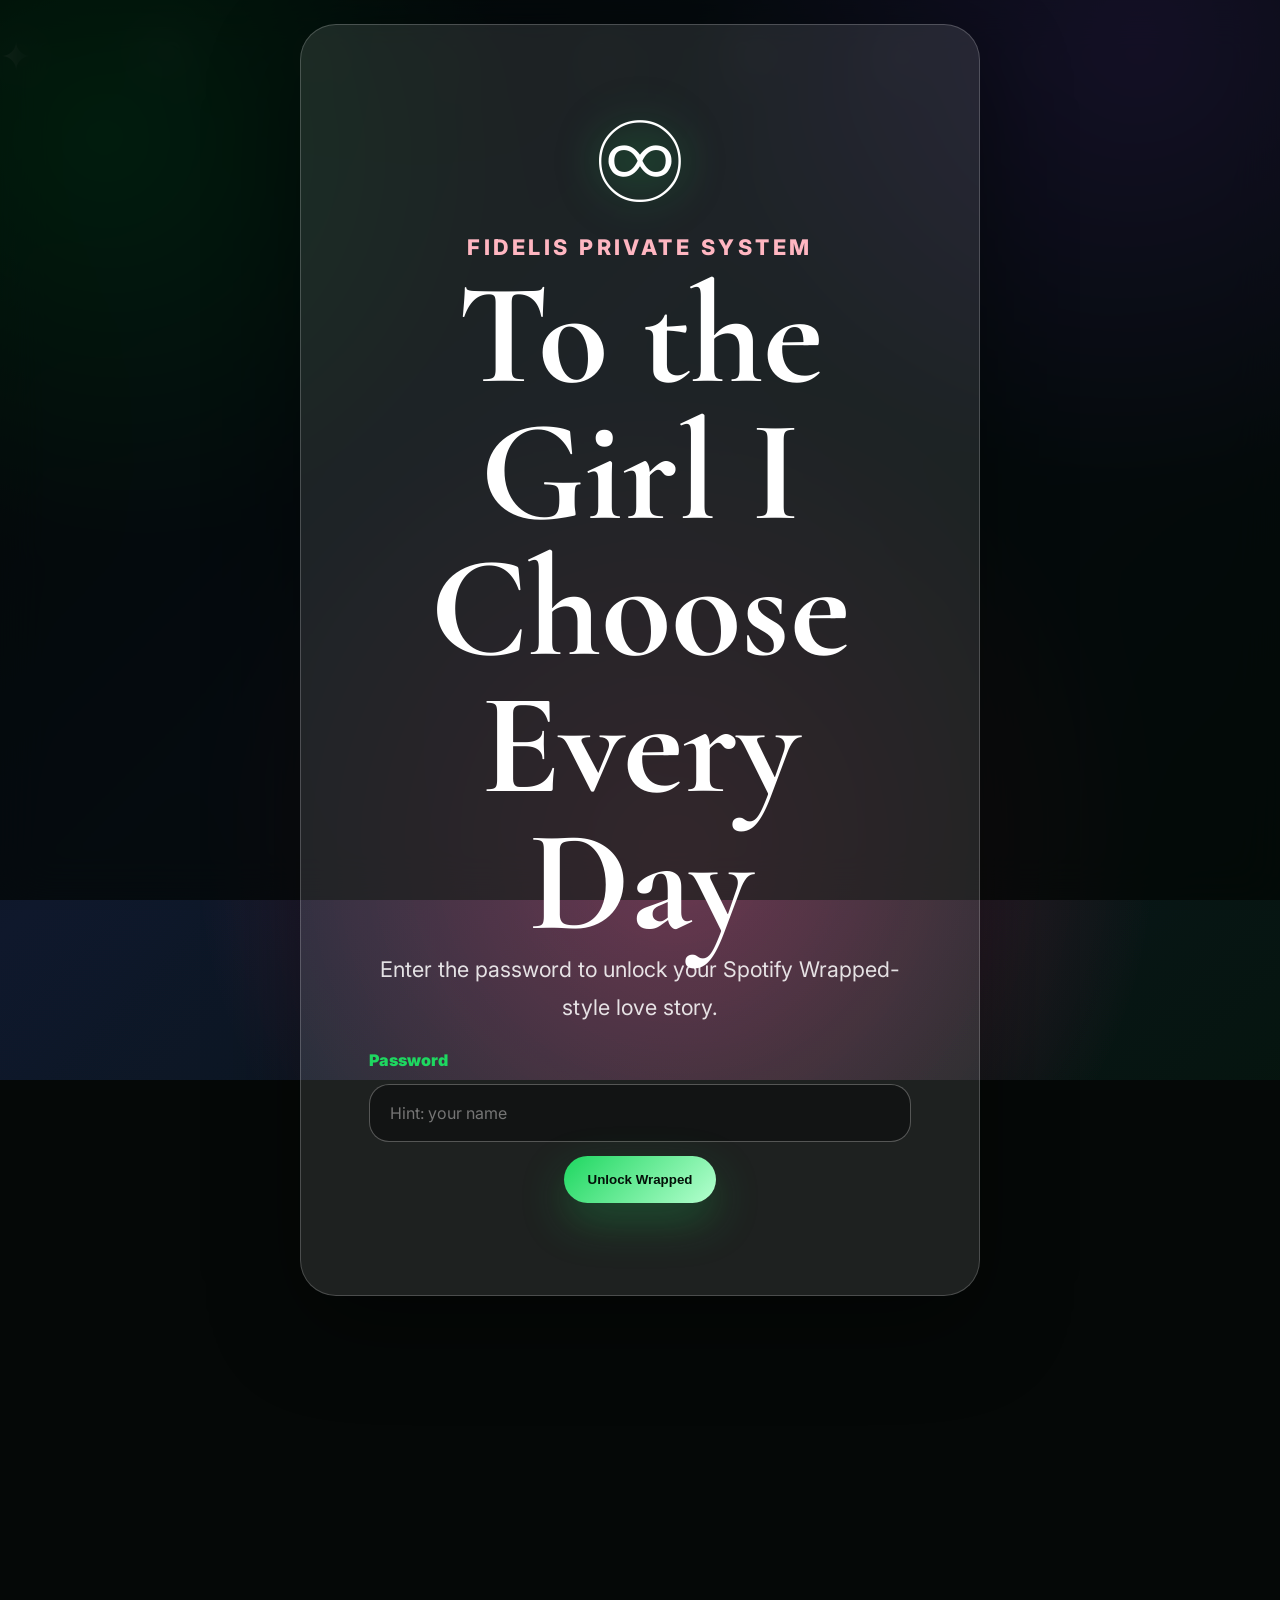
==== commit e44d9c60: "Build wrapped login experience for Fidelis" ====
--- a/index.html
+++ b/index.html
@@ -3,150 +3,169 @@
 <head>
   <meta charset="UTF-8" />
   <meta name="viewport" content="width=device-width, initial-scale=1.0" />
-  <title>For Fidelis Muthoni ❤️</title>
+  <title>♾️ To the Girl I Choose Every Day</title>
   <link rel="preconnect" href="https://fonts.googleapis.com">
   <link rel="preconnect" href="https://fonts.gstatic.com" crossorigin>
-  <link href="https://fonts.googleapis.com/css2?family=Cormorant+Garamond:wght@500;700&family=Inter:wght@400;600;800&family=Pacifico&display=swap" rel="stylesheet">
+  <link href="https://fonts.googleapis.com/css2?family=Cormorant+Garamond:wght@500;700&family=Inter:wght@400;600;800;900&family=Pacifico&display=swap" rel="stylesheet">
   <link rel="stylesheet" href="style.css" />
 </head>
-<body>
+<body class="wrapped-body locked">
+  <div class="aurora" aria-hidden="true"></div>
+  <div class="particles" aria-hidden="true"></div>
   <div class="hearts" aria-hidden="true"></div>
+  <div id="cursorGlow" class="cursor-glow" aria-hidden="true"></div>
 
-  <main>
-    <section class="hero panel">
-      <p class="eyebrow">Happy Girlfriend's Day</p>
-      <h1>For Fidelis Muthoni</h1>
-      <p class="subtitle">The girl whose name means faithful, loyal, and true — and whose heart made ordinary school days feel unforgettable.</p>
-      <div class="hero-photo" role="img" aria-label="A framed favourite photo of Fidelis"></div>
-      <div class="hero-actions">
-        <a class="button" href="#story">Begin our story ❤️</a>
-        <a class="button ghost" href="test.html">Take the 30-mark love test</a>
-        <a class="button ghost" href="letter.html">Read the love letter</a>
+  <section id="loginScreen" class="login-screen" aria-labelledby="loginTitle">
+    <div class="login-card">
+      <span class="infinity-mark">♾️</span>
+      <p class="eyebrow">Fidelis private system</p>
+      <h1 id="loginTitle">To the Girl I Choose Every Day</h1>
+      <p>Enter the password to unlock your Spotify Wrapped-style love story.</p>
+      <form id="loginForm" class="login-form">
+        <label for="passwordInput">Password</label>
+        <input id="passwordInput" type="password" autocomplete="current-password" placeholder="Hint: your name" required />
+        <button class="button spotify-button" type="submit">Unlock Wrapped</button>
+      </form>
+      <p id="loginError" class="login-error" role="alert"></p>
+    </div>
+  </section>
+
+  <section id="loadingScreen" class="loading-screen hidden-screen" aria-live="polite">
+    <div class="loader-card">
+      <span class="infinity-mark">♾️</span>
+      <h2>Loading your Wrapped...</h2>
+      <div class="loading-bar"><span id="loadingProgressBar"></span></div>
+      <strong id="loadingPercent">0%</strong>
+      <p>Preparing memories, stars, and one forever playlist.</p>
+    </div>
+  </section>
+
+  <main id="wrappedExperience" class="wrapped-experience hidden-screen">
+    <nav class="top-nav panel mini-panel wrapped-nav" aria-label="Site pages">
+      <a href="index.html" aria-current="page">Wrapped</a><a href="test.html">Love test</a><a href="letter.html">Love letter</a><a href="checkout.html">Checkout</a>
+    </nav>
+
+    <section class="wrapped-slide landing-slide active-slide">
+      <div class="vinyl" aria-hidden="true"><span></span></div>
+      <span class="infinity-mark">♾️</span>
+      <p class="eyebrow">Fidelis ❤️</p>
+      <h1>To the Girl I Choose Every Day</h1>
+      <p class="tagline">Not because I have to. Not because it's easy. Simply because, every single day, I'd choose you again.</p>
+      <button class="button spotify-button next-slide" type="button">Swipe to begin →</button>
+    </section>
+
+    <section class="wrapped-slide">
+      <p class="eyebrow">Your 2026 Wrapped</p>
+      <h2>Dear Fidelis,</h2>
+      <p>Spotify Wrapped celebrates the music people couldn't stop listening to.</p>
+      <p>This one celebrates the person I couldn't stop choosing.</p>
+      <strong class="heartbeat">You.</strong>
+    </section>
+
+    <section class="wrapped-slide stat-slide">
+      <p class="eyebrow">Days</p>
+      <strong class="mega-number">365</strong>
+      <h2>I would still choose you all over again.</h2>
+      <p>No skips. No shuffle. Only you.</p>
+    </section>
+
+    <section class="wrapped-slide">
+      <p class="eyebrow">Top Artist</p>
+      <h2>❤️ Fidelis</h2>
+      <div class="spotify-card">
+        <p>Listeners: <strong>1</strong></p>
+        <p>Top listener: <strong>0.0001%</strong></p>
+        <p>Longest streak: <strong>Every day.</strong></p>
+        <div class="equalizer" aria-hidden="true"><span></span><span></span><span></span><span></span><span></span></div>
       </div>
     </section>
 
-    <section class="panel video-panel">
-      <p class="eyebrow">A song to make your day</p>
-      <h2>Send this to your girlfriend</h2>
-      <p>Press play whenever you want a sweet reminder that this whole page was made just for you.</p>
-      <div class="video-frame">
-        <iframe src="https://www.youtube.com/embed/xZ2QHpz_gtk" title="Send this to your girlfriend to make her day" allow="accelerometer; autoplay; clipboard-write; encrypted-media; gyroscope; picture-in-picture; web-share" allowfullscreen></iframe>
+    <section class="wrapped-slide music-slide">
+      <p class="eyebrow">Top Song</p>
+      <h2>Perfect</h2>
+      <p>Artist: Us</p>
+      <div class="album-art hero-photo" role="img" aria-label="Favourite photo album art"></div>
+      <div class="progress-line"><span></span></div>
+      <p>03:56 • Currently playing: Our Story</p>
+    </section>
+
+    <section class="wrapped-slide habits-slide">
+      <p class="eyebrow">Listening Habits</p>
+      <h2>All day, every day</h2>
+      <div class="habit-grid">
+        <article><strong>Morning</strong><span>Thinking about you</span></article>
+        <article><strong>Afternoon</strong><span>Wondering if you've eaten.</span></article>
+        <article><strong>Night</strong><span>Missing you.</span></article>
+        <article><strong>Late Night</strong><span>Dreaming about our future.</span></article>
       </div>
     </section>
 
-    <section id="story" class="panel split">
-      <div>
-        <p class="eyebrow">February 4, 2023</p>
-        <h2>The day I knew you</h2>
-        <p>I joined Camp Brethren High School in January, but on February 4, 2023, something changed. I said hello, you clicked, we vibed, and somehow a simple moment became the beginning of my favourite story.</p>
-      </div>
-      <div class="memory-card">
-        <span>📍</span>
-        <strong>Camp Brethren High School</strong>
-        <p>Form 3. History class. Besties first. Then April came, I asked you, and we began.</p>
+    <section class="wrapped-slide memories-slide">
+      <p class="eyebrow">Most Played Memories</p>
+      <h2>The moments on repeat</h2>
+      <div class="memory-flips">
+        <article>❤️<span>First Conversation</span></article>
+        <article>❤️<span>First Laugh</span></article>
+        <article>❤️<span>First Time I Missed You</span></article>
+        <article>❤️<span>Every Little Moment</span></article>
       </div>
     </section>
 
-    <section class="panel">
-      <p class="eyebrow">What Fidelis means</p>
-      <h2>Faithful. Loyal. True.</h2>
-      <p>Fidelis comes from Latin and means faithful, loyal, sincere, and dependable. That meaning fits you beautifully: steady, rare, and real.</p>
-      <div class="meaning-grid">
-        <article><span>🤍</span><h3>Faithful</h3><p>A heart that stays genuine.</p></article>
-        <article><span>🌙</span><h3>Loyal</h3><p>A presence that feels safe.</p></article>
-        <article><span>✨</span><h3>True</h3><p>A love that feels honest.</p></article>
+    <section class="wrapped-slide emotions-slide">
+      <p class="eyebrow">Top Emotions</p>
+      <h2>How my heart played 2026</h2>
+      <div class="emotion-bars">
+        <label>Love <span style="--w:98%"></span><b>98%</b></label>
+        <label>Joy <span style="--w:86%"></span><b>86%</b></label>
+        <label>Excitement <span style="--w:78%"></span><b>78%</b></label>
+        <label>Missing You <span style="--w:72%"></span><b>72%</b></label>
+        <label>Butterflies <span style="--w:92%"></span><b>92%</b></label>
       </div>
     </section>
 
-    <section class="panel gallery-panel">
-      <p class="eyebrow">Our pictures</p>
-      <h2>Moments I never want to forget</h2>
-      <div class="photo-gallery">
-        <figure class="photo-tile tall">
-          <img src="photos/fidelis-selfie.jpg" alt="Fidelis smiling in a soft selfie" loading="lazy" onerror="this.parentElement.classList.add('missing')" />
-          <figcaption>That beautiful smile that makes my day softer.</figcaption>
-        </figure>
-        <figure class="photo-tile wide">
-          <img src="photos/cultural-day-walk.jpg" alt="Fidelis walking during Cultural Day at school" loading="lazy" onerror="this.parentElement.classList.add('missing')" />
-          <figcaption>Cultural Day — walking in blue, looking unforgettable.</figcaption>
-        </figure>
-        <figure class="photo-tile">
-          <img src="photos/blue-dress-smile.jpg" alt="Fidelis in a blue dress smiling with a friend" loading="lazy" onerror="this.parentElement.classList.add('missing')" />
-          <figcaption>The blue dress, the smile, the whole moment.</figcaption>
-        </figure>
-        <figure class="photo-tile">
-          <img src="photos/pizza-date.jpg" alt="Fidelis smiling at a pizza date" loading="lazy" onerror="this.parentElement.classList.add('missing')" />
-          <figcaption>Pizza, laughter, and you being my favourite view.</figcaption>
-        </figure>
-        <figure class="photo-tile wide">
-          <img src="photos/school-hug.jpg" alt="A warm school hug" loading="lazy" onerror="this.parentElement.classList.add('missing')" />
-          <figcaption>The kind of hug that feels like home.</figcaption>
-        </figure>
-        <figure class="photo-tile">
-          <img src="photos/blue-uniforms.jpg" alt="Fidelis and Eustace smiling in blue school sweaters" loading="lazy" onerror="this.parentElement.classList.add('missing')" />
-          <figcaption>Besties, matching blues, and a memory I keep close.</figcaption>
-        </figure>
+    <section class="wrapped-slide achievements-slide">
+      <p class="eyebrow">Achievements</p>
+      <h2>Unlocked by Fidelis</h2>
+      <div class="achievement-grid">
+        <span>🏆 Best Smile</span><span>🏆 Safest Place</span><span>🏆 Favorite Human</span><span>🏆 Forever Playlist</span><span>🏆 Home</span>
       </div>
     </section>
 
-    <section id="love-test" class="panel quiz-panel">
-      <p class="eyebrow">30 marks • $0.50 each</p>
-      <h2>A smarter love test</h2>
-      <p class="quiz-intro">This is not multiple choice anymore. Type your answers, let the page reason through them, then continue to an M-Pesa checkout total based on your score at $0.50 per mark.</p>
-      <div class="hero-actions">
-        <a class="button" href="test.html">Start the typed test</a>
-        <a class="button ghost" href="checkout.html">View checkout</a>
+    <section class="wrapped-slide streak-slide">
+      <p class="eyebrow">Listening Streak</p>
+      <strong class="flame">🔥</strong>
+      <h2>Current Streak: ∞ Days</h2>
+      <p>Broken? Never.</p>
+    </section>
+
+    <section class="wrapped-slide quote-slide">
+      <p class="eyebrow">Favorite Quote</p>
+      <blockquote>“If life gave me another beginning, I'd still find my way back to you.”</blockquote>
+    </section>
+
+    <section class="wrapped-slide playlist-slide">
+      <p class="eyebrow">Playlist</p>
+      <h2>♾️ To the Girl I Choose Every Day</h2>
+      <p>The song is here now — the other video was a message, this one is the soundtrack.</p>
+      <div class="video-frame spotify-frame">
+        <iframe src="https://www.youtube.com/embed/UjnDpcgJXvA" title="4 Feet Apart song for Fidelis" allow="accelerometer; autoplay; clipboard-write; encrypted-media; gyroscope; picture-in-picture; web-share" allowfullscreen></iframe>
       </div>
     </section>
 
-    <section class="panel wrapped-panel">
-      <p class="eyebrow">Our relationship wrapped</p>
-      <h2>Little numbers, big feelings</h2>
-      <div class="wrapped-grid">
-        <article><strong>February 4, 2023</strong><span>The day I knew you</span></article>
-        <article><strong>April 2023</strong><span>The month we began</span></article>
-        <article><strong>History</strong><span>The class where we made our own</span></article>
-        <article><strong>Always</strong><span>The answer I hope you choose</span></article>
-      </div>
+    <section class="wrapped-slide secret-slide">
+      <p class="eyebrow">Secret Message</p>
+      <h2>Tap to reveal</h2>
+      <button id="secretReveal" class="button spotify-button" type="button">Reveal message</button>
+      <p id="secretMessage" class="hidden">Every playlist eventually ends. Every song fades. But choosing you isn't a playlist. It's a decision I'll happily make every single day.</p>
     </section>
 
-    <section class="panel gift-panel">
-      <p class="eyebrow">Tap-to-open gifts</p>
-      <h2>Six tiny gifts for you</h2>
-      <div class="gift-grid">
-        <button class="gift" data-message="Gift 1: A promise — I will keep choosing you with patience, honesty, and love.">🎁<span>A promise</span></button>
-        <button class="gift" data-message="Gift 2: A memory — the first hello at Camp Brethren still means everything to me.">🎁<span>A memory</span></button>
-        <button class="gift" data-message="Gift 3: A compliment — your smile can change my whole day.">🎁<span>A compliment</span></button>
-        <button class="gift" data-message="Gift 4: A date idea — pizza, soft music, and a walk where we talk about our future.">🎁<span>A date idea</span></button>
-        <button class="gift" data-message="Gift 5: A reason — you make love feel like friendship, peace, and home.">🎁<span>A reason</span></button>
-        <button class="gift" data-message="Gift 6: A wish — may we keep growing, laughing, and building our story one memory at a time.">🎁<span>A wish</span></button>
-      </div>
-      <p id="giftMessage" class="gift-message">Tap any gift box.</p>
-    </section>
-
-    <section class="panel timeline">
-      <p class="eyebrow">Our little timeline</p>
-      <h2>From hello to everything</h2>
-      <div class="timeline-list">
-        <article><time>January 2023</time><p>I joined Form 3 at Camp Brethren High School.</p></article>
-        <article><time>February 4, 2023</time><p>I met you, said hello, and we clicked in a way I still remember.</p></article>
-        <article><time>History class</time><p>We built our own kind of history while studying history together.</p></article>
-        <article><time>April 2023</time><p>I asked you, and our best-friend story became something even sweeter.</p></article>
-      </div>
-    </section>
-
-    <section class="panel letter">
-      <p class="eyebrow">A letter for you</p>
-      <h2>Dear Fidelis,</h2>
-      <p>You were 15 when I first knew you, and even then there was something about you that felt easy, warm, and different. You became my bestie, my peace, my person to laugh with, and the girl I wanted beside me.</p>
-      <p>I made this because flowers fade and chocolates disappear, but I wanted you to have something that lasts — a little corner of the internet with your name on it.</p>
-      <p class="signature">Forever yours,<br>Eustace ❤️</p>
-    </section>
-
-    <section class="panel final">
-      <h2>Will you keep making memories with me?</h2>
-      <button id="surprise" class="button">Always ❤️</button>
-      <p id="surpriseText" class="hidden">Happy Girlfriend's Day, Fidelis. Thank you for being faithful, beautiful, funny, and unforgettable. I love you.</p>
+    <section class="wrapped-slide final-wrapped-slide">
+      <p class="eyebrow">The Ending</p>
+      <h2>Thanks for being my favorite song.</h2>
+      <p>Happy Girlfriend's Day</p>
+      <strong>❤️ Fidelis</strong>
+      <button id="surprise" class="button spotify-button" type="button">Final fireworks</button>
+      <p id="surpriseText" class="hidden">I choose you today, tomorrow, and every day after.</p>
     </section>
   </main>
 
--- a/style.css
+++ b/style.css
@@ -369,3 +369,160 @@
   height: 100%;
   border: 0;
 }
+
+.wrapped-body {
+  background: #050807;
+  color: #fff;
+  overflow-x: hidden;
+}
+.wrapped-body.locked { overflow: hidden; }
+.aurora {
+  position: fixed;
+  inset: -20%;
+  z-index: -3;
+  background:
+    radial-gradient(circle at 20% 25%, rgba(29, 185, 84, .38), transparent 26rem),
+    radial-gradient(circle at 78% 18%, rgba(162, 89, 255, .3), transparent 28rem),
+    radial-gradient(circle at 52% 82%, rgba(255, 79, 135, .28), transparent 30rem),
+    linear-gradient(135deg, #030504, #111827 45%, #07130b);
+  filter: saturate(1.35);
+  animation: auroraShift 14s ease-in-out infinite alternate;
+}
+@keyframes auroraShift { to { transform: translate3d(4%, -3%, 0) scale(1.08); filter: hue-rotate(18deg) saturate(1.45); } }
+.particles::before, .particles::after {
+  content: "✦ ♡ ✧ ◌ ♫ ♡ ✦ ◌";
+  position: fixed;
+  inset: 0;
+  z-index: -2;
+  color: rgba(255,255,255,.28);
+  font-size: clamp(1.4rem, 3vw, 2.6rem);
+  letter-spacing: 3.2rem;
+  line-height: 7rem;
+  animation: floatParticles 24s linear infinite;
+  pointer-events: none;
+}
+.particles::after { animation-duration: 34s; animation-direction: reverse; opacity: .45; }
+@keyframes floatParticles { to { transform: translateY(-18rem) translateX(4rem); } }
+.cursor-glow {
+  position: fixed;
+  width: 260px;
+  height: 260px;
+  border-radius: 999px;
+  pointer-events: none;
+  z-index: 50;
+  background: radial-gradient(circle, rgba(29,185,84,.2), transparent 65%);
+  transform: translate(-50%, -50%);
+  opacity: 0;
+  transition: opacity .25s ease;
+}
+.login-screen, .loading-screen {
+  position: fixed;
+  inset: 0;
+  z-index: 40;
+  display: grid;
+  place-items: center;
+  padding: 24px;
+  background: rgba(2, 6, 4, .7);
+  backdrop-filter: blur(22px);
+}
+.login-card, .loader-card {
+  width: min(680px, 100%);
+  padding: clamp(28px, 7vw, 68px);
+  border-radius: 36px;
+  text-align: center;
+  background: rgba(255,255,255,.1);
+  border: 1px solid rgba(255,255,255,.2);
+  box-shadow: 0 30px 90px rgba(0,0,0,.42);
+}
+.infinity-mark { display: inline-block; font-size: clamp(3rem, 9vw, 7rem); filter: drop-shadow(0 0 20px rgba(29,185,84,.65)); }
+.login-form { display: grid; gap: 14px; margin-top: 24px; text-align: left; }
+.login-form label { color: #1ed760; font-weight: 900; }
+.login-form input {
+  width: 100%;
+  border: 1px solid rgba(255,255,255,.28);
+  border-radius: 20px;
+  padding: 18px 20px;
+  color: white;
+  background: rgba(0,0,0,.35);
+  font: inherit;
+}
+.spotify-button { background: linear-gradient(135deg, #1ed760, #b5ffcf); color: #031008; box-shadow: 0 18px 46px rgba(29,185,84,.32); }
+.login-error { color: #ff8aaa; min-height: 1.5rem; font-weight: 800; }
+.hidden-screen { opacity: 0; visibility: hidden; pointer-events: none; transition: opacity .45s ease, visibility .45s ease; }
+.loading-bar { height: 14px; margin: 26px 0 12px; border-radius: 999px; overflow: hidden; background: rgba(255,255,255,.16); }
+.loading-bar span { display: block; width: 0%; height: 100%; border-radius: inherit; background: linear-gradient(90deg, #1db954, #ff4f87); transition: width .3s ease; }
+.wrapped-experience { width: min(1120px, calc(100% - 28px)); margin: auto; padding: 20px 0 70px; }
+.wrapped-nav { position: sticky; top: 12px; z-index: 20; }
+.wrapped-slide {
+  min-height: 100vh;
+  display: grid;
+  place-items: center;
+  align-content: center;
+  gap: 22px;
+  padding: clamp(28px, 7vw, 82px);
+  margin: 18px 0;
+  text-align: center;
+  border-radius: 42px;
+  border: 1px solid rgba(255,255,255,.18);
+  background: linear-gradient(135deg, rgba(255,255,255,.13), rgba(255,255,255,.05));
+  box-shadow: 0 26px 86px rgba(0,0,0,.35);
+  backdrop-filter: blur(20px);
+  scroll-snap-align: start;
+  transform-style: preserve-3d;
+  transition: transform .2s ease, border-color .3s ease;
+}
+.wrapped-slide h1 { font-size: clamp(3.2rem, 10vw, 8.2rem); }
+.wrapped-slide h2 { font-size: clamp(2.7rem, 8vw, 6.4rem); }
+.tagline { max-width: 800px; }
+.vinyl {
+  width: clamp(120px, 28vw, 220px);
+  aspect-ratio: 1;
+  border-radius: 999px;
+  display: grid;
+  place-items: center;
+  background: repeating-radial-gradient(circle, #050505 0 10px, #151515 11px 14px);
+  box-shadow: inset 0 0 0 18px rgba(255,255,255,.04), 0 28px 70px rgba(0,0,0,.45);
+  animation: spin 7s linear infinite;
+}
+.vinyl span { width: 34%; aspect-ratio: 1; border-radius: inherit; background: linear-gradient(135deg, #1db954, #ff4f87); }
+@keyframes spin { to { transform: rotate(360deg); } }
+.heartbeat { font-size: clamp(3rem, 10vw, 7rem); color: #1ed760; animation: heartbeat 1.8s ease-in-out infinite; }
+@keyframes heartbeat { 20%, 55% { transform: scale(1.08); } }
+.mega-number { font-size: clamp(7rem, 24vw, 18rem); line-height: .8; color: #1ed760; letter-spacing: -.08em; }
+.spotify-card, .habit-grid article, .memory-flips article, .achievement-grid span {
+  padding: 22px;
+  border-radius: 28px;
+  background: rgba(0,0,0,.28);
+  border: 1px solid rgba(255,255,255,.16);
+}
+.equalizer { display: flex; align-items: end; justify-content: center; gap: 8px; height: 92px; margin-top: 18px; }
+.equalizer span { width: 16px; border-radius: 999px; background: #1ed760; animation: equalize 1s ease-in-out infinite alternate; }
+.equalizer span:nth-child(2) { animation-delay: .15s; } .equalizer span:nth-child(3) { animation-delay: .3s; } .equalizer span:nth-child(4) { animation-delay: .45s; } .equalizer span:nth-child(5) { animation-delay: .6s; }
+@keyframes equalize { from { height: 22px; } to { height: 86px; } }
+.album-art { width: min(280px, 70vw); }
+.progress-line { width: min(560px, 100%); height: 10px; overflow: hidden; border-radius: 999px; background: rgba(255,255,255,.18); }
+.progress-line span { display: block; width: 72%; height: 100%; border-radius: inherit; background: #1ed760; }
+.habit-grid, .memory-flips, .achievement-grid { display: grid; grid-template-columns: repeat(2, minmax(0, 1fr)); gap: 16px; width: min(820px, 100%); }
+.habit-grid strong, .habit-grid span, .memory-flips span { display: block; }
+.memory-flips article { min-height: 160px; display: grid; place-items: center; font-size: 2.6rem; transition: transform .45s ease; }
+.memory-flips article:hover { transform: rotateY(12deg) translateY(-6px); }
+.memory-flips span { font-size: 1rem; font-weight: 900; }
+.emotion-bars { display: grid; gap: 16px; width: min(720px, 100%); text-align: left; }
+.emotion-bars label { display: grid; grid-template-columns: 120px 1fr 52px; align-items: center; gap: 12px; font-weight: 900; }
+.emotion-bars span { height: 18px; border-radius: 999px; background: linear-gradient(90deg, #1db954, #ff4f87); width: var(--w); animation: growBar 1.4s ease both; }
+@keyframes growBar { from { width: 0; } }
+.achievement-grid span { font-weight: 900; }
+.flame { font-size: clamp(5rem, 18vw, 13rem); filter: drop-shadow(0 0 30px rgba(255,120,40,.65)); }
+.quote-slide blockquote { max-width: 880px; margin: 0; font-family: "Cormorant Garamond", serif; font-size: clamp(2.4rem, 7vw, 5.8rem); line-height: 1.02; }
+.spotify-frame { max-width: 860px; }
+.secret-slide #secretMessage.show, .final-wrapped-slide #surpriseText.show { opacity: 1; transform: translateY(0); }
+.final-wrapped-slide strong { font-size: clamp(2rem, 6vw, 4rem); }
+@media (max-width: 760px) {
+  .habit-grid, .memory-flips, .achievement-grid { grid-template-columns: 1fr; }
+  .emotion-bars label { grid-template-columns: 1fr; }
+  .wrapped-slide { border-radius: 30px; }
+  .cursor-glow { display: none; }
+}
+@media (prefers-reduced-motion: reduce) {
+  *, *::before, *::after { animation-duration: .01ms !important; animation-iteration-count: 1 !important; scroll-behavior: auto !important; }
+}
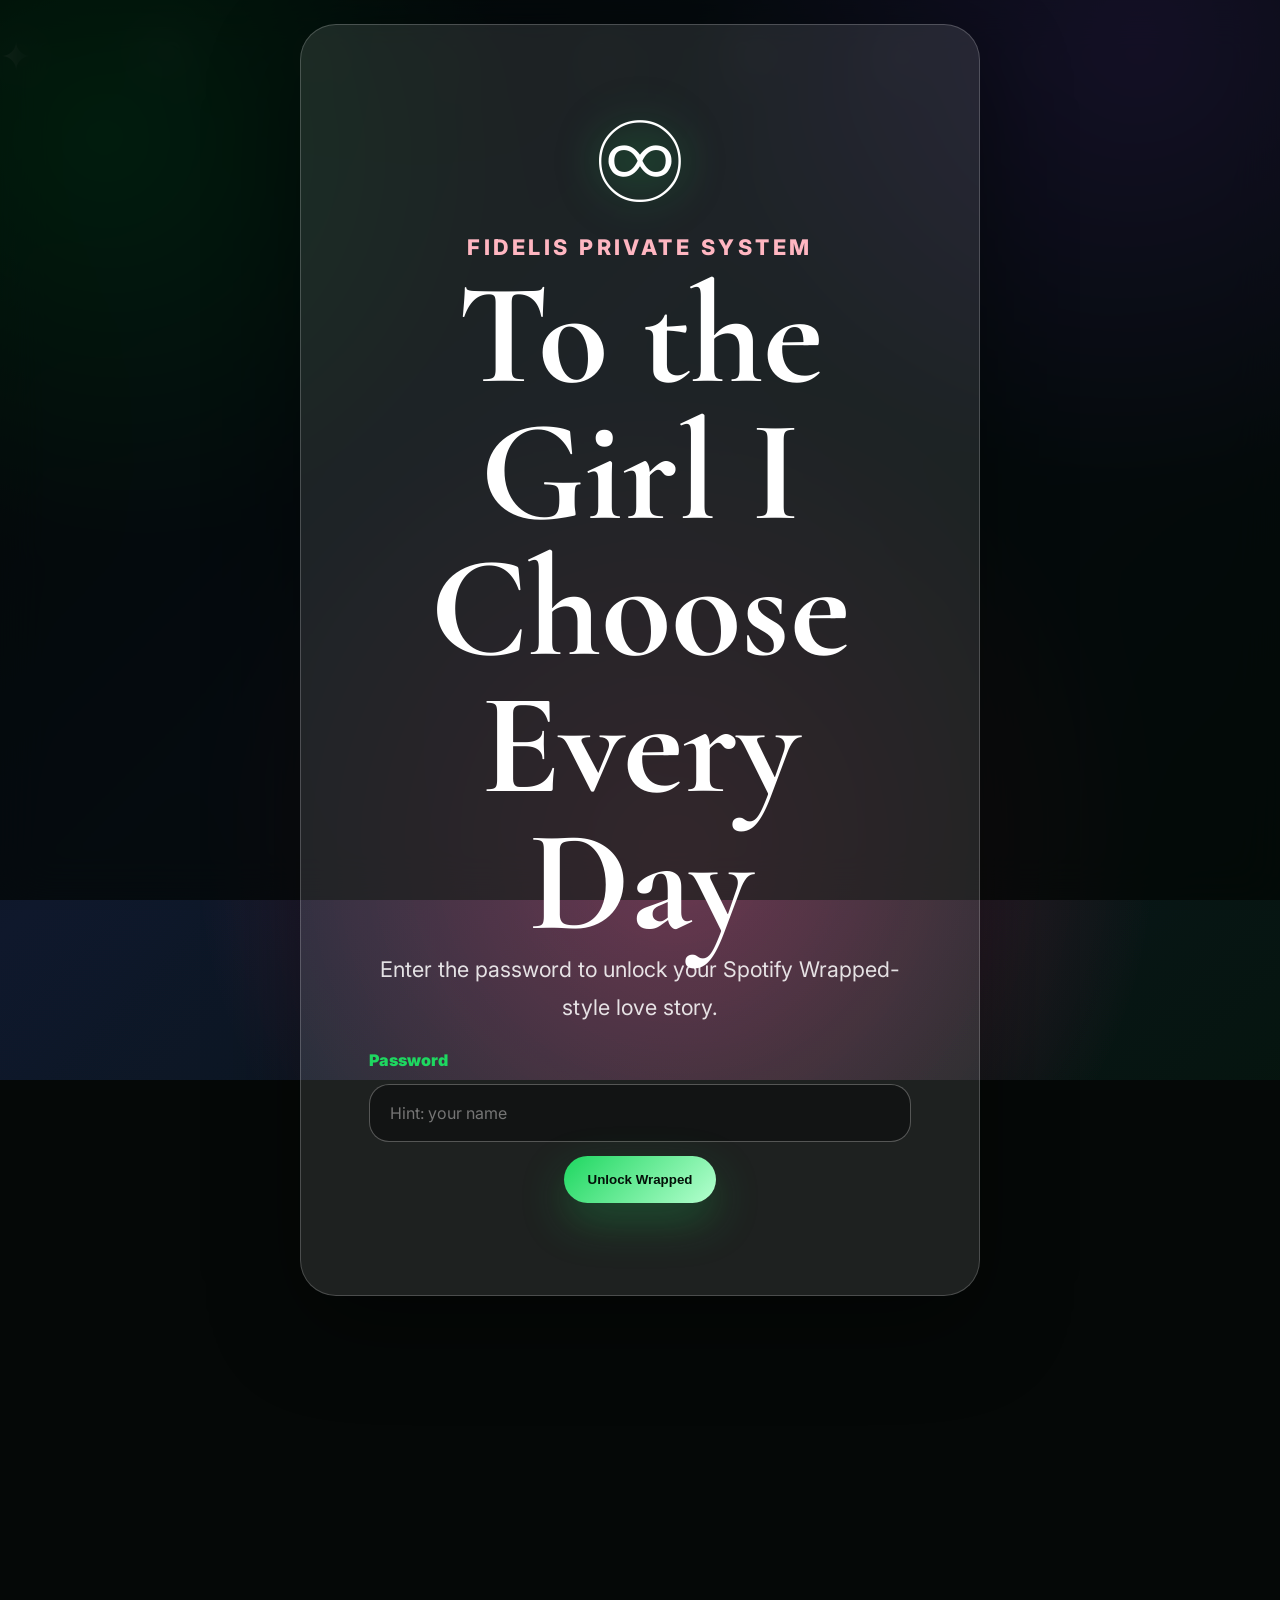
==== commit b37bcaaa: "Merge branch 'main' into codex/add-link-to-test-questions-at-0.50-qolr1l" ====
--- a/index.html
+++ b/index.html
@@ -67,6 +67,26 @@
       <strong class="mega-number">365</strong>
       <h2>I would still choose you all over again.</h2>
       <p>No skips. No shuffle. Only you.</p>
+    <section class="panel video-panel">
+      <p class="eyebrow">A song to make your day</p>
+      <h2>Send this to your girlfriend</h2>
+      <p>Press play whenever you want a sweet reminder that this whole page was made just for you.</p>
+      <div class="video-frame">
+        <iframe src="https://www.youtube.com/embed/xZ2QHpz_gtk" title="Send this to your girlfriend to make her day" allow="accelerometer; autoplay; clipboard-write; encrypted-media; gyroscope; picture-in-picture; web-share" allowfullscreen></iframe>
+      </div>
+    </section>
+
+    <section id="story" class="panel split">
+      <div>
+        <p class="eyebrow">February 4, 2023</p>
+        <h2>The day I knew you</h2>
+        <p>I joined Camp Brethren High School in January, but on February 4, 2023, something changed. I said hello, you clicked, we vibed, and somehow a simple moment became the beginning of my favourite story.</p>
+      </div>
+      <div class="memory-card">
+        <span>📍</span>
+        <strong>Camp Brethren High School</strong>
+        <p>Form 3. History class. Besties first. Then April came, I asked you, and we began.</p>
+      </div>
     </section>
 
     <section class="wrapped-slide">
@@ -108,6 +128,13 @@
         <article>❤️<span>First Laugh</span></article>
         <article>❤️<span>First Time I Missed You</span></article>
         <article>❤️<span>Every Little Moment</span></article>
+    <section id="love-test" class="panel quiz-panel">
+      <p class="eyebrow">30 marks • $0.50 each</p>
+      <h2>A smarter love test</h2>
+      <p class="quiz-intro">This is not multiple choice anymore. Type your answers, let the page reason through them, then continue to an M-Pesa checkout total based on your score at $0.50 per mark.</p>
+      <div class="hero-actions">
+        <a class="button" href="test.html">Start the typed test</a>
+        <a class="button ghost" href="checkout.html">View checkout</a>
       </div>
     </section>
 
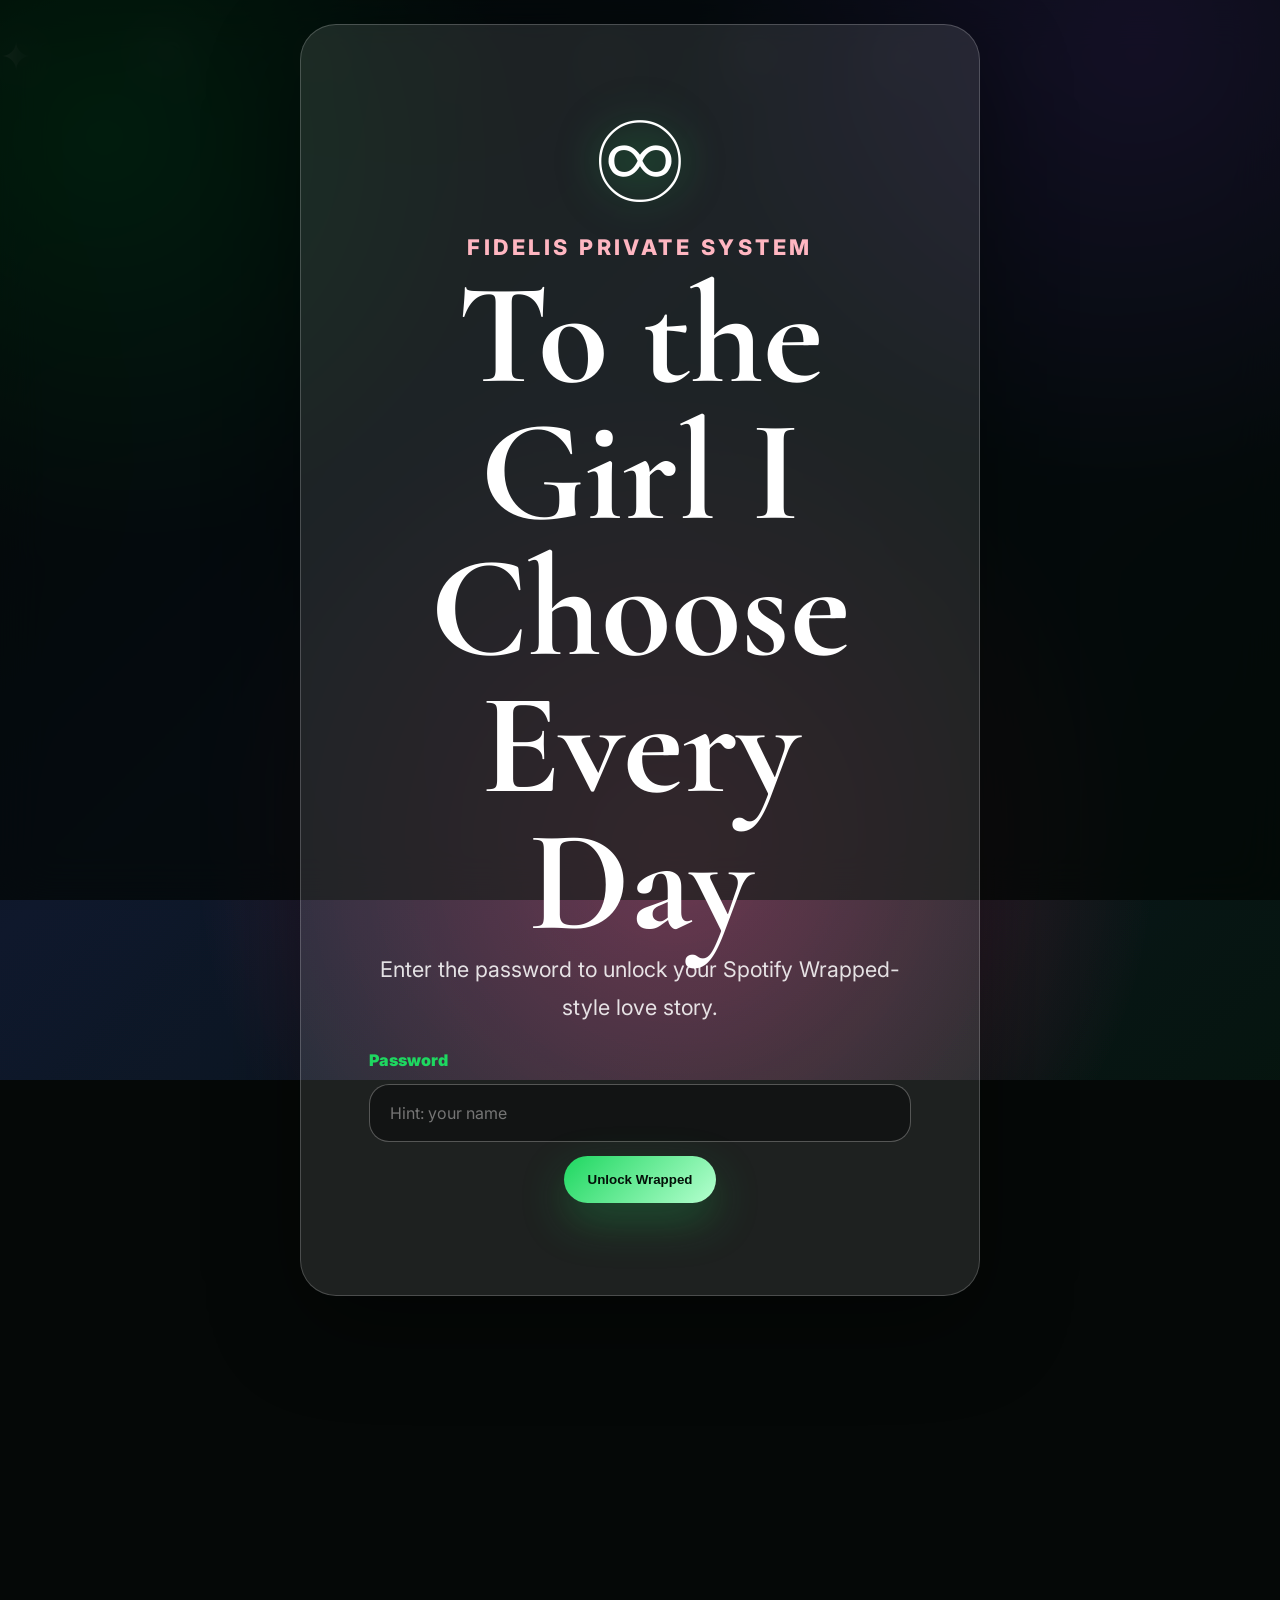
==== commit b0f07309: "Enhance mobile styles and add experience link Added mobile responsiveness styles and a new experienc" ====
--- a/index.html
+++ b/index.html
@@ -2,12 +2,77 @@
 <html lang="en">
 <head>
   <meta charset="UTF-8" />
-  <meta name="viewport" content="width=device-width, initial-scale=1.0" />
+  <meta name="viewport" content="width=device-width, initial-scale=1.0, maximum-scale=5.0" />
   <title>♾️ To the Girl I Choose Every Day</title>
+  
+  <!-- Fonts -->
   <link rel="preconnect" href="https://fonts.googleapis.com">
   <link rel="preconnect" href="https://fonts.gstatic.com" crossorigin>
   <link href="https://fonts.googleapis.com/css2?family=Cormorant+Garamond:wght@500;700&family=Inter:wght@400;600;800;900&family=Pacifico&display=swap" rel="stylesheet">
+  
+  <!-- Original Stylesheet -->
   <link rel="stylesheet" href="style.css" />
+  
+  <!-- Mobile responsiveness & custom element enhancements -->
+  <style>
+    /* Responsive tweaks for mobile devices */
+    @media (max-width: 768px) {
+      .login-card, .loader-card, .panel, .wrapped-slide {
+        width: 92% !important;
+        padding: 1.5rem !important;
+        margin: 1rem auto !important;
+      }
+
+      h1 { font-size: 2rem !important; }
+      h2 { font-size: 1.5rem !important; }
+      .mega-number { font-size: 3.5rem !important; }
+
+      .top-nav {
+        display: flex;
+        flex-wrap: wrap;
+        justify-content: center;
+        gap: 0.5rem;
+        padding: 0.75rem;
+      }
+
+      .top-nav a {
+        padding: 0.5rem 0.75rem;
+        font-size: 0.9rem;
+      }
+
+      .habit-grid, .achievement-grid {
+        grid-template-columns: 1fr !important;
+        gap: 0.75rem !important;
+      }
+
+      .video-frame iframe {
+        width: 100%;
+        height: auto;
+        aspect-ratio: 16/9;
+      }
+    }
+
+    /* Style for the new Love Button link */
+    .love-button {
+      display: inline-block;
+      margin: 1rem 0;
+      padding: 0.85rem 1.75rem;
+      background-color: #1db954;
+      color: #ffffff;
+      font-size: 1.1rem;
+      font-weight: 700;
+      border-radius: 50px;
+      text-decoration: none;
+      text-align: center;
+      box-shadow: 0 4px 15px rgba(29, 185, 84, 0.4);
+      transition: transform 0.2s ease, background-color 0.2s ease;
+    }
+
+    .love-button:hover, .love-button:focus {
+      background-color: #1ed760;
+      transform: scale(1.05);
+    }
+  </style>
 </head>
 <body class="wrapped-body locked">
   <div class="aurora" aria-hidden="true"></div>
@@ -42,7 +107,10 @@
 
   <main id="wrappedExperience" class="wrapped-experience hidden-screen">
     <nav class="top-nav panel mini-panel wrapped-nav" aria-label="Site pages">
-      <a href="index.html" aria-current="page">Wrapped</a><a href="test.html">Love test</a><a href="letter.html">Love letter</a><a href="checkout.html">Checkout</a>
+      <a href="index.html" aria-current="page">Wrapped</a>
+      <a href="test.html">Love test</a>
+      <a href="letter.html">Love letter</a>
+      <a href="checkout.html">Checkout</a>
     </nav>
 
     <section class="wrapped-slide landing-slide active-slide">
@@ -51,7 +119,15 @@
       <p class="eyebrow">Fidelis ❤️</p>
       <h1>To the Girl I Choose Every Day</h1>
       <p class="tagline">Not because I have to. Not because it's easy. Simply because, every single day, I'd choose you again.</p>
-      <button class="button spotify-button next-slide" type="button">Swipe to begin →</button>
+      
+      <!-- Newly added Experience Link -->
+      <a href="https://everyday-swart-iota.vercel.app/" class="love-button">
+        ❤️ Begin the Experience
+      </a>
+
+      <div>
+        <button class="button spotify-button next-slide" type="button">Swipe to begin →</button>
+      </div>
     </section>
 
     <section class="wrapped-slide">
@@ -67,6 +143,8 @@
       <strong class="mega-number">365</strong>
       <h2>I would still choose you all over again.</h2>
       <p>No skips. No shuffle. Only you.</p>
+    </section>
+
     <section class="panel video-panel">
       <p class="eyebrow">A song to make your day</p>
       <h2>Send this to your girlfriend</h2>
@@ -128,6 +206,9 @@
         <article>❤️<span>First Laugh</span></article>
         <article>❤️<span>First Time I Missed You</span></article>
         <article>❤️<span>Every Little Moment</span></article>
+      </div>
+    </section>
+
     <section id="love-test" class="panel quiz-panel">
       <p class="eyebrow">30 marks • $0.50 each</p>
       <h2>A smarter love test</h2>
